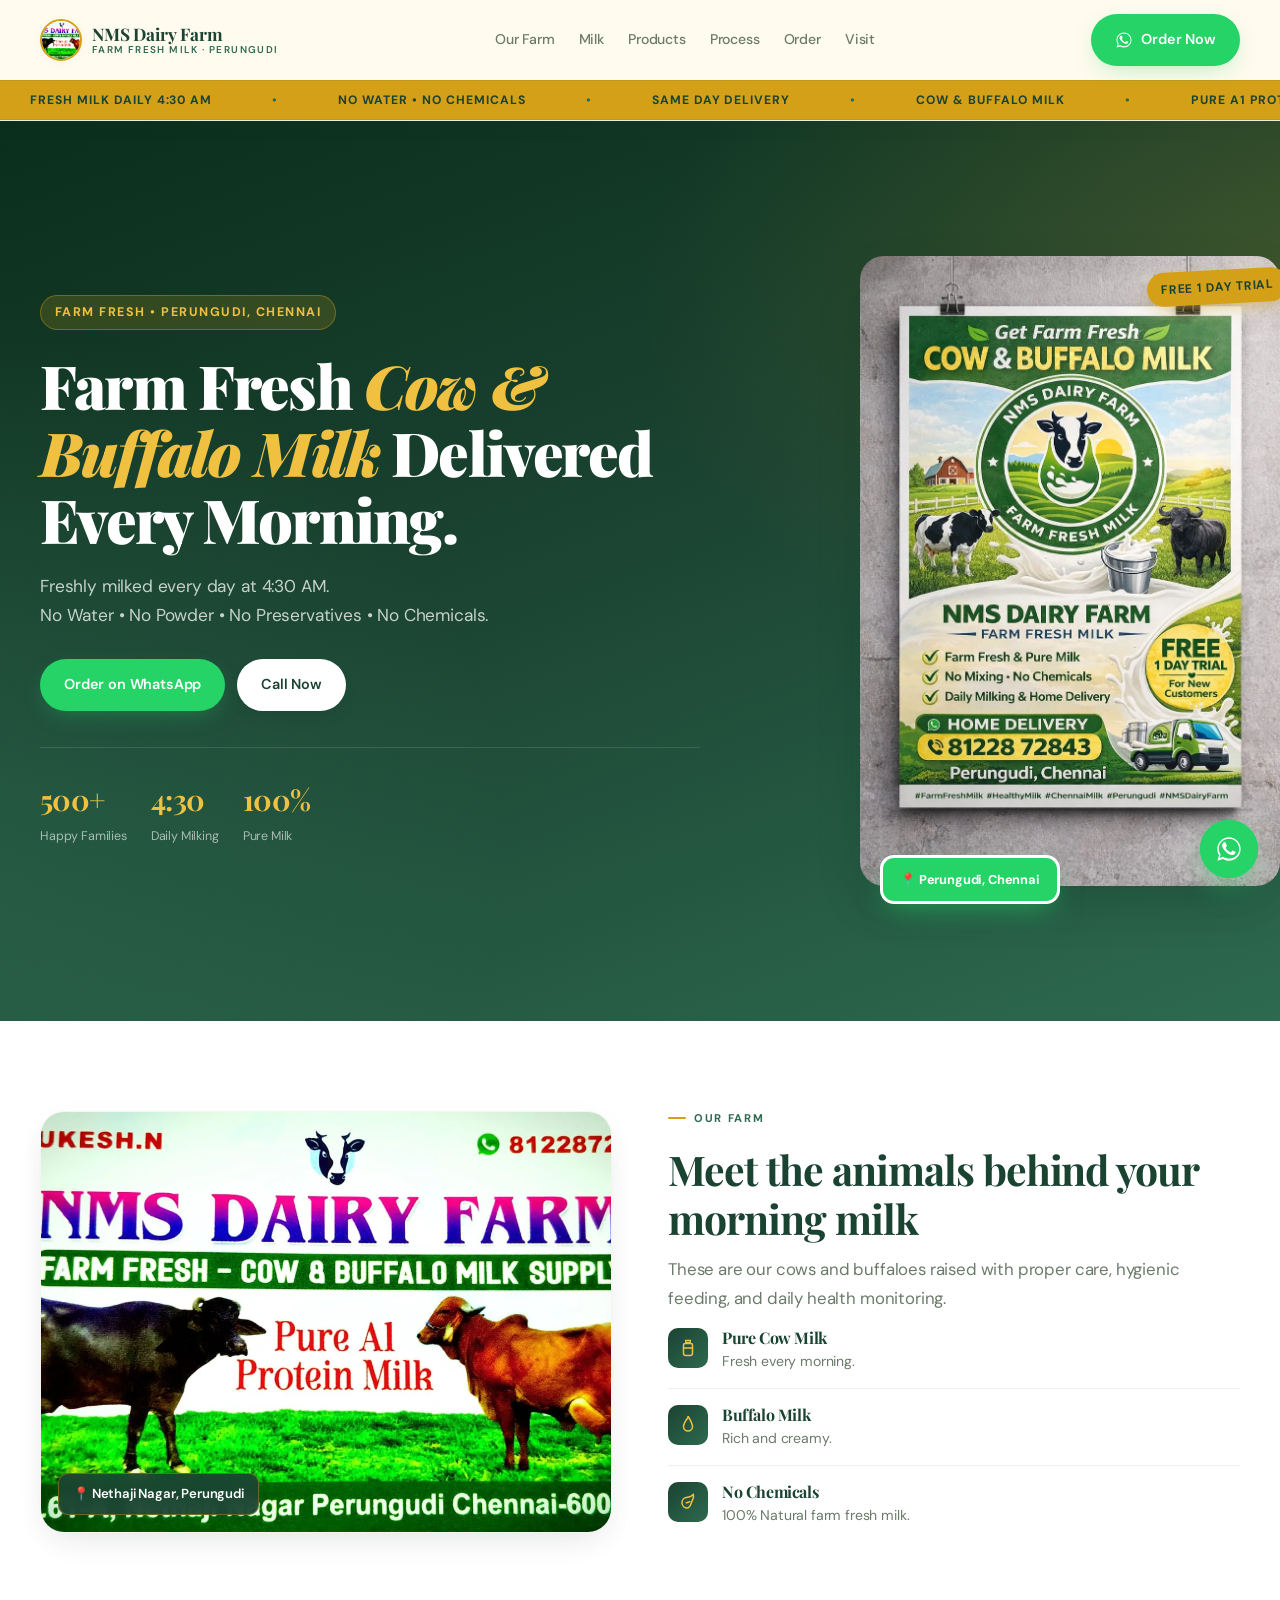
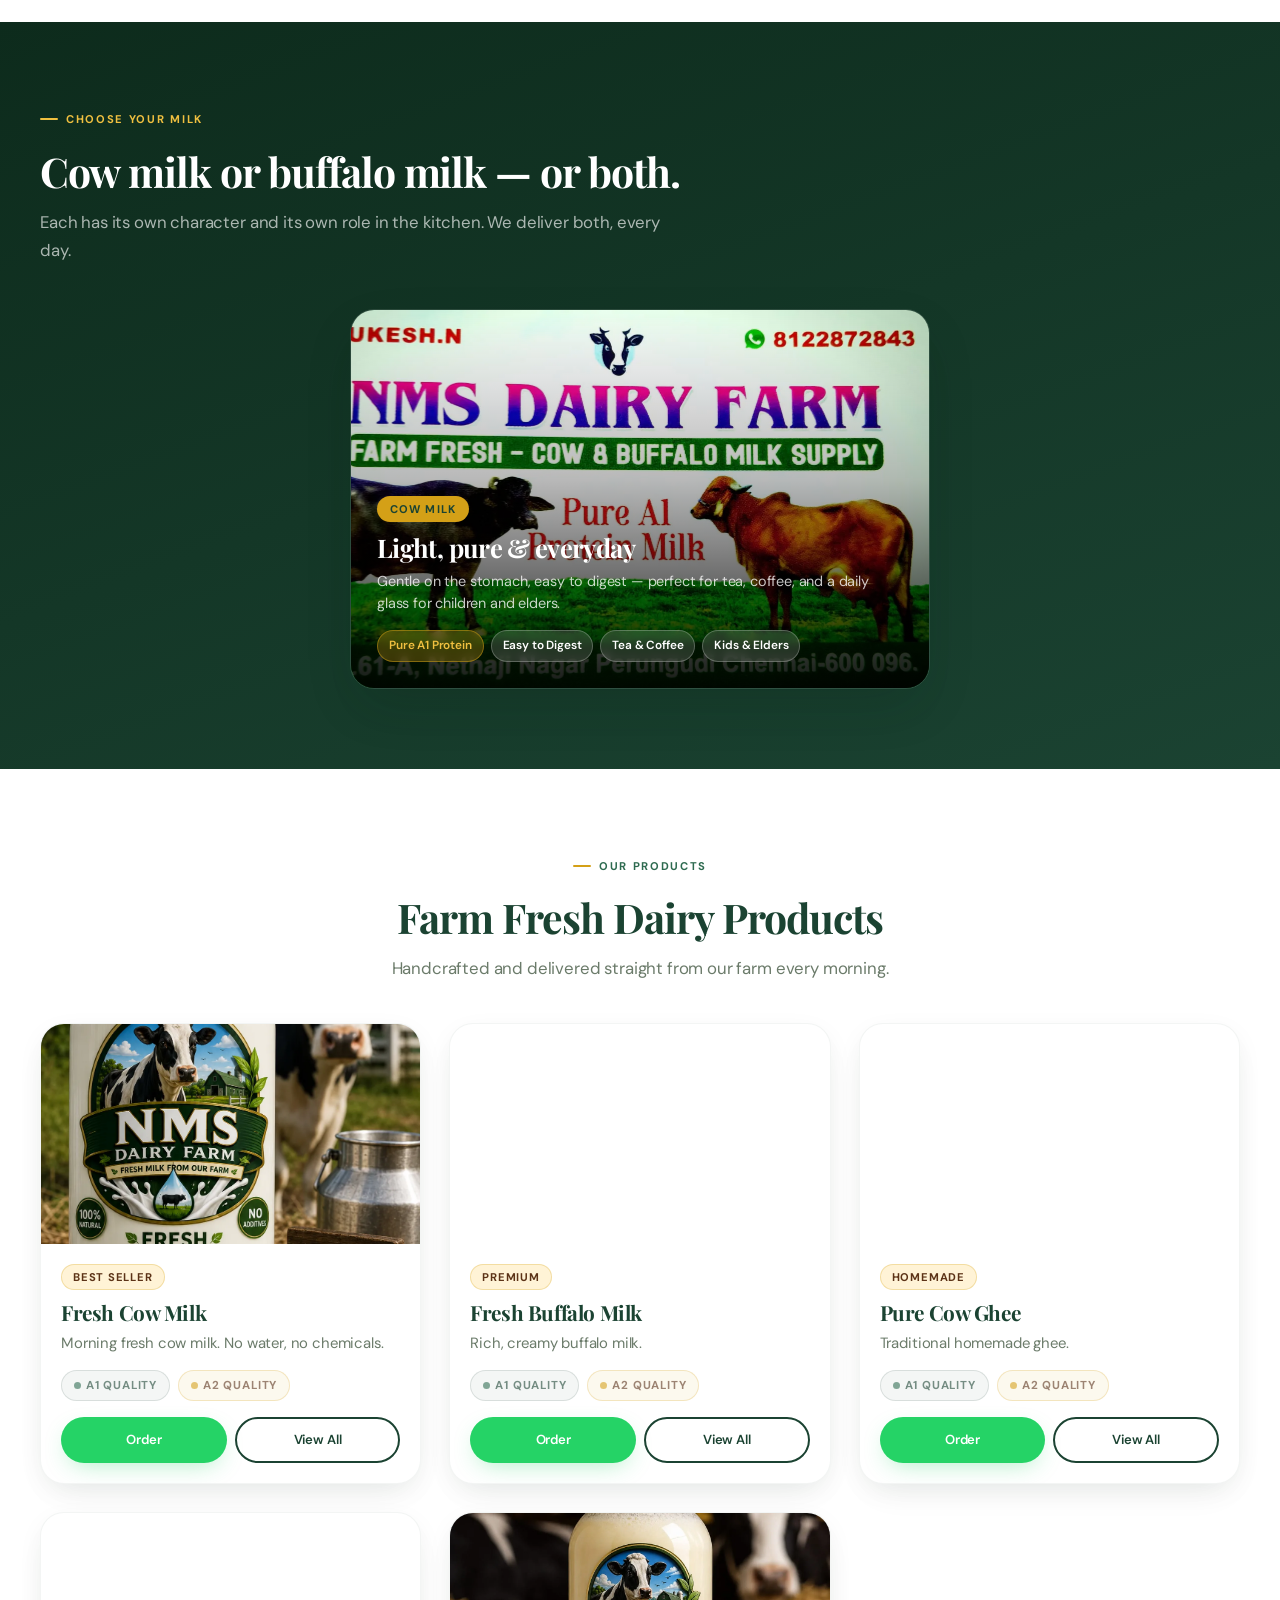
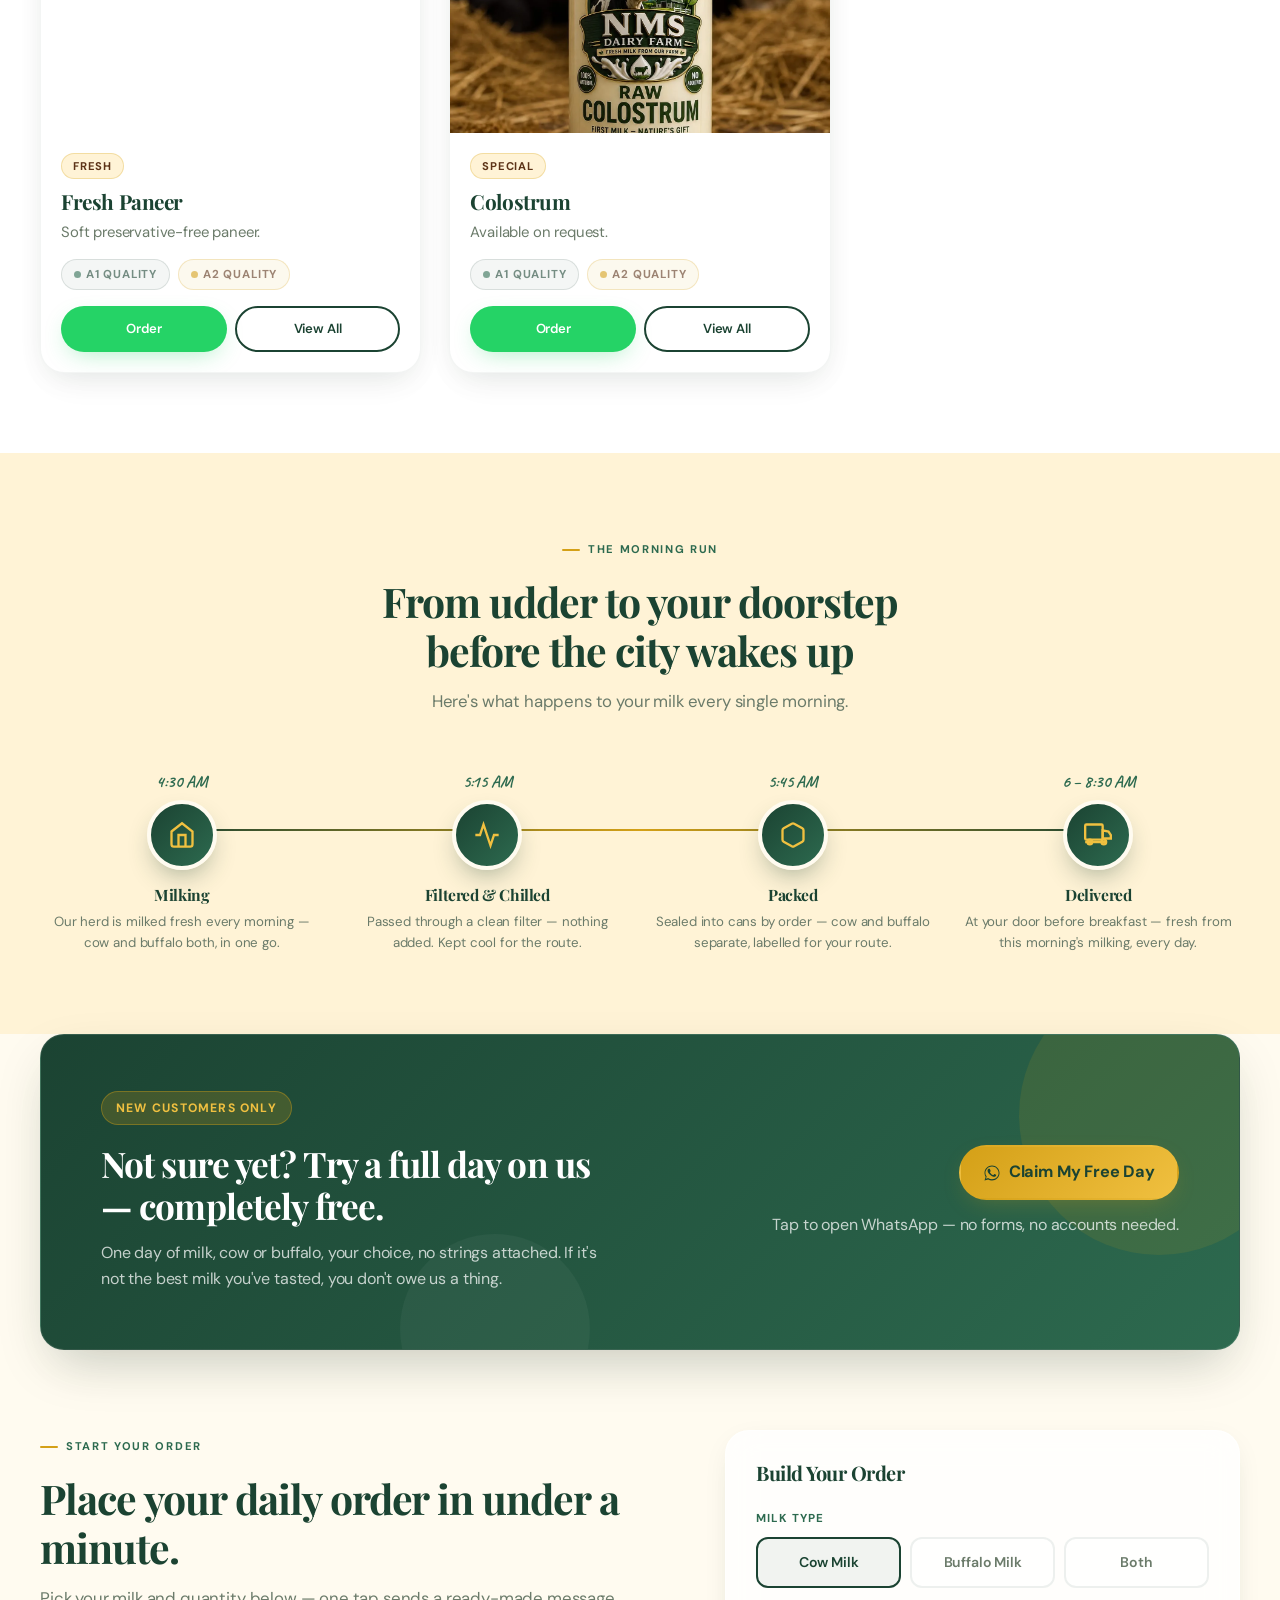
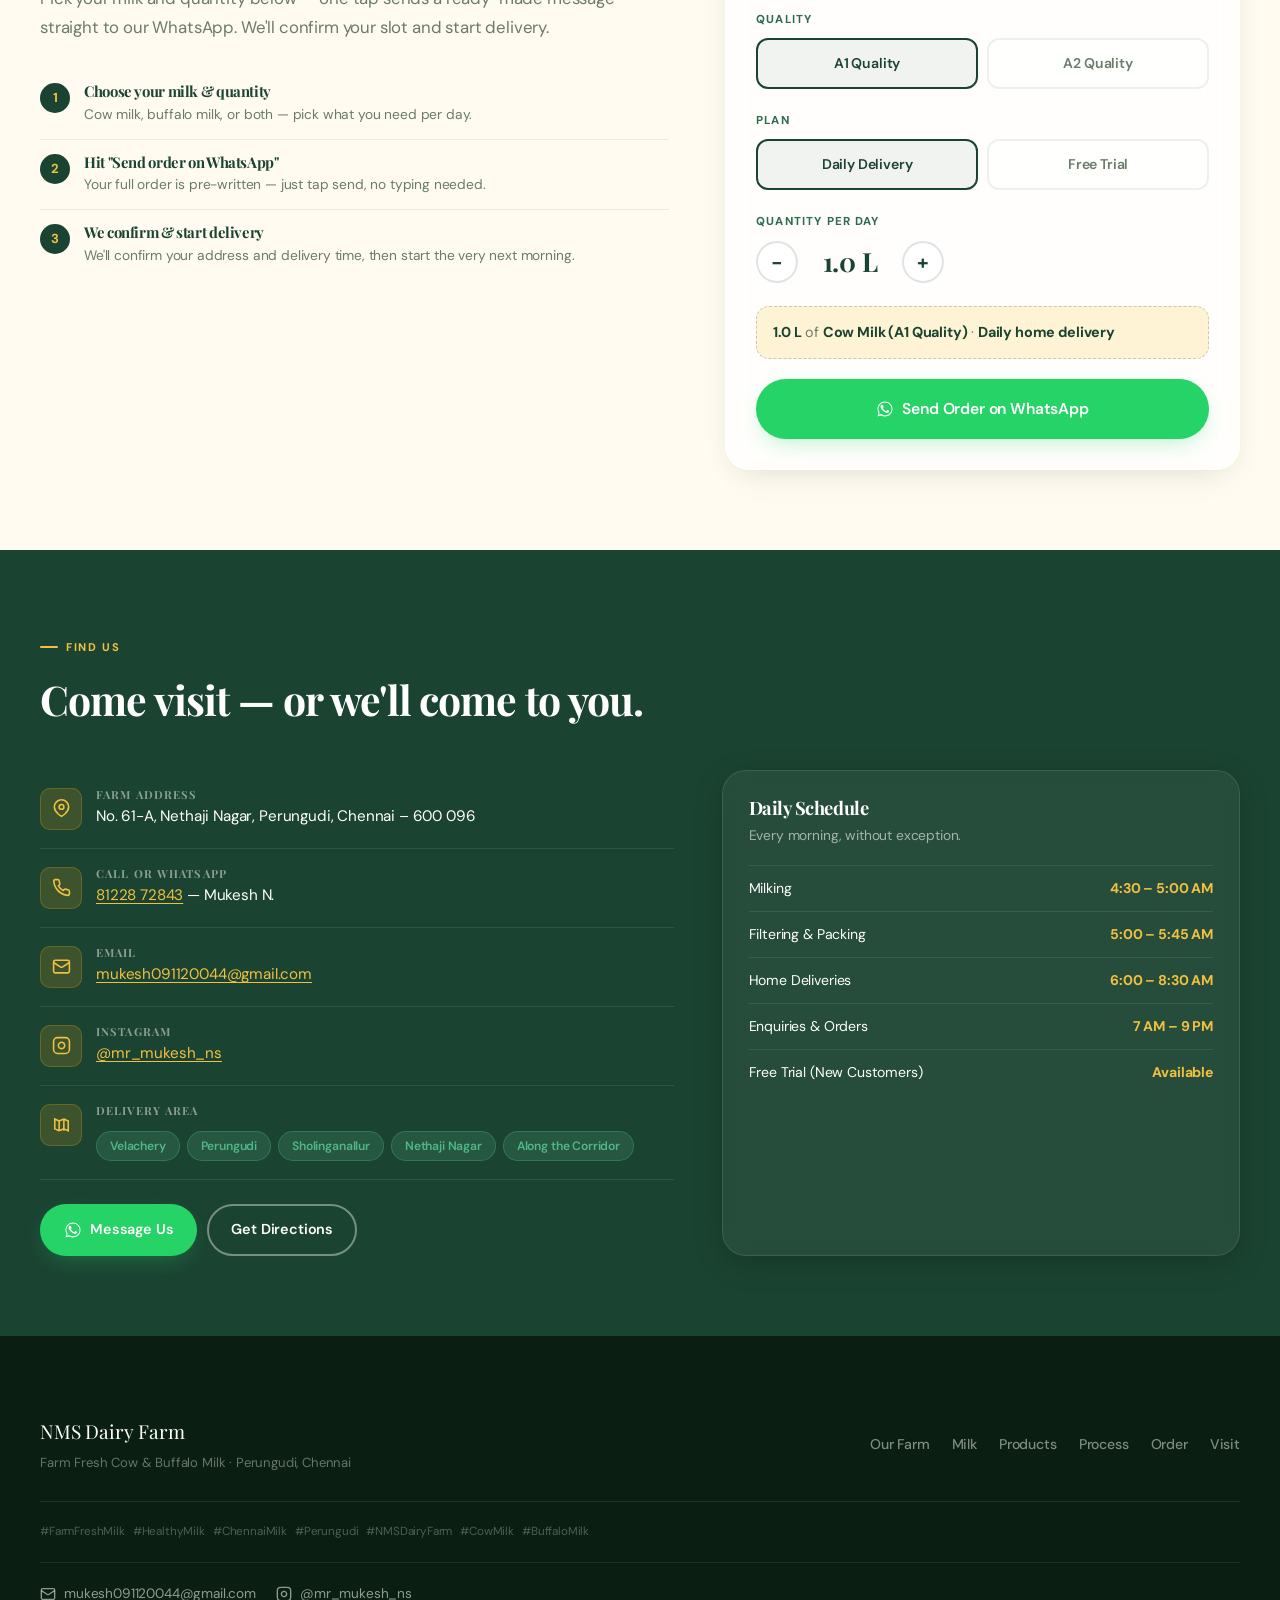
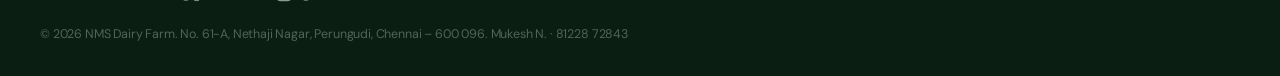
==== index.html @ 17b7739c "Add files via upload" ====
<!DOCTYPE html>
<html lang="en">

<head>
  <meta name="google-site-verification" content="FIwdEo8dIdttKMompDkvit5PTXpS1z3GjPGA3_YH7To" />
  <meta charset="UTF-8">
  <meta name="viewport" content="width=device-width, initial-scale=1.0">
  <title>NMS Dairy Farm | Farm Fresh Cow &amp; Buffalo Milk</title>
  <meta name="description"
    content="Pure cow and buffalo milk, milked at 4:30 AM and delivered to your door in Perungudi, Velachery, Sholinganallur. No mixing, no chemicals.">
  <meta name="keywords"
    content="NMS Dairy Farm, fresh milk Chennai, cow milk Perungudi, buffalo milk Velachery, organic ghee, homemade paneer, daily milk delivery Chennai, A1 milk Chennai, A2 milk Chennai">
  <meta name="robots" content="index, follow">
  <meta name="theme-color" content="#1B4332">
  <link rel="canonical" href="https://nmsdairyfarm.com/">

  <!-- Open Graph / Facebook -->
  <meta property="og:type" content="website">
  <meta property="og:url" content="https://nmsdairyfarm.com/">
  <meta property="og:title" content="NMS Dairy Farm | Farm Fresh Cow &amp; Buffalo Milk">
  <meta property="og:description"
    content="Pure cow and buffalo milk, milked at 4:30 AM and delivered to your door in Perungudi, Velachery, Sholinganallur. No mixing, no chemicals.">
  <meta property="og:image" content="https://nmsdairyfarm.com/img/one.webp">
  <meta property="og:site_name" content="NMS Dairy Farm">

  <!-- Twitter -->
  <meta name="twitter:card" content="summary_large_image">
  <meta name="twitter:url" content="https://nmsdairyfarm.com/">
  <meta name="twitter:title" content="NMS Dairy Farm | Farm Fresh Cow &amp; Buffalo Milk">
  <meta name="twitter:description"
    content="Pure cow and buffalo milk, milked at 4:30 AM and delivered to your door in Perungudi, Velachery, Sholinganallur. No mixing, no chemicals.">
  <meta name="twitter:image" content="https://nmsdairyfarm.com/img/one.webp">

  <!-- Favicon -->
  <link rel="icon" type="image/webp" href="img/logo.webp">
  <link rel="apple-touch-icon" href="img/logo.webp">

  <!-- Preload critical LCP assets -->
  <link rel="preload" as="image" href="img/one.webp" type="image/webp">
  <link rel="preload" as="image" href="img/two.webp" type="image/webp">

  <link rel="preconnect" href="https://fonts.googleapis.com">
  <link rel="preconnect" href="https://fonts.gstatic.com" crossorigin>
  <link
    href="https://fonts.googleapis.com/css2?family=Playfair+Display:ital,wght@0,700;0,900;1,700&family=DM+Sans:wght@400;500;600;700&family=Caveat:wght@700&display=swap"
    rel="stylesheet">
  <link rel="stylesheet" href="style.css">
</head>

<body>

  <!-- ── HEADER ── -->
  <header>
    <div class="nav">
      <a href="#home" class="brand">
        <div class="brand-logo">
          <img src="img/two.webp" alt="NMS Dairy Farm logo" width="42" height="42" decoding="async">
        </div>
        <div class="brand-name">NMS Dairy Farm<span>Farm Fresh Milk · Perungudi</span></div>
      </a>
      <nav class="nav-links" aria-label="Main navigation">
        <a href="#showcase">Our Farm</a>
        <a href="#animals">Milk</a>
        <a href="products.html">Products</a>
        <a href="#process">Process</a>
        <a href="#order">Order</a>
        <a href="#visit">Visit</a>
      </nav>
      <a class="btn btn-wa nav-wa" id="navWa" href="#" target="_blank" rel="noopener" aria-label="Order on WhatsApp">
        <svg viewBox="0 0 24 24" fill="currentColor" aria-hidden="true">
          <path
            d="M17.5 14.4c-.3-.1-1.7-.8-2-1-.3-.1-.5-.1-.7.1-.2.3-.8 1-.9 1.1-.2.2-.3.2-.6.1-.3-.1-1.2-.5-2.4-1.5-.9-.8-1.5-1.8-1.6-2.1-.2-.3 0-.5.1-.6.1-.1.3-.3.4-.5.1-.1.2-.3.3-.4.1-.2 0-.4 0-.5 0-.1-.7-1.7-.9-2.3-.3-.6-.5-.5-.7-.5h-.6c-.2 0-.5.1-.8.4-.3.3-1 1-1 2.4s1 2.8 1.2 3c.1.2 2 3 4.8 4.3.7.3 1.2.5 1.6.6.7.2 1.3.2 1.8.1.5-.1 1.7-.7 1.9-1.4.2-.7.2-1.3.2-1.4-.1-.2-.3-.2-.6-.4Z" />
          <path
            d="M12 2C6.5 2 2 6.5 2 12c0 1.9.5 3.7 1.5 5.3L2 22l4.8-1.5C8.3 21.5 10.1 22 12 22c5.5 0 10-4.5 10-10S17.5 2 12 2Zm0 18.2c-1.7 0-3.3-.5-4.7-1.3l-.3-.2-3.1 1 1-3-.2-.3C3.7 15 3.2 13.5 3.2 12 3.2 7.1 7.1 3.2 12 3.2S20.8 7.1 20.8 12 16.9 20.2 12 20.2Z" />
        </svg>
        Order Now
      </a>
      <button class="hamburger" id="menuOpen" aria-label="Open menu" aria-expanded="false" aria-controls="mobileNav">
        <svg viewBox="0 0 24 24" fill="none" stroke="currentColor" stroke-width="2" aria-hidden="true">
          <path d="M3 6h18M3 12h18M3 18h18" stroke-linecap="round" />
        </svg>
      </button>
    </div>
    <!-- ticker -->
    <div class="ticker-wrap" aria-hidden="true">
      <div class="ticker-track">
        <div class="ticker-item">Fresh Milk Daily 4:30 AM</div>
        <div class="ticker-item">No Water • No Chemicals</div>
        <div class="ticker-item">Same Day Delivery</div>
        <div class="ticker-item">Cow &amp; Buffalo Milk</div>
        <div class="ticker-item">Pure A1 Protein Milk</div>
        <div class="ticker-item">Serving Perungudi, Velachery, Thoraipakkam &amp; Sholinganallur</div>
        <!-- duplicate for seamless loop -->
        <div class="ticker-item">Fresh Milk Daily 4:30 AM</div>
        <div class="ticker-item">No Water • No Chemicals</div>
        <div class="ticker-item">Same Day Delivery</div>
        <div class="ticker-item">Cow &amp; Buffalo Milk</div>
        <div class="ticker-item">Pure A1 Protein Milk</div>
        <div class="ticker-item">Serving Perungudi, Velachery, Thoraipakkam &amp; Sholinganallur</div>
      </div>
    </div>
  </header>

  <!-- MOBILE NAV -->
  <div class="mobile-nav" id="mobileNav" role="dialog" aria-modal="true" aria-label="Mobile navigation">
    <button class="close" id="menuClose" aria-label="Close menu">
      <svg viewBox="0 0 24 24" fill="none" stroke="currentColor" stroke-width="2" aria-hidden="true">
        <path d="M6 6l12 12M18 6L6 18" stroke-linecap="round" />
      </svg>
    </button>
    <a href="#showcase">Our Farm</a>
    <a href="#animals">Milk</a>
    <a href="products.html">Products</a>
    <a href="#process">Process</a>
    <a href="#order">Order</a>
    <a href="#visit">Visit</a>
  </div>

  <main>
    <!-- ── HERO ── -->
    <section class="hero" id="home">
      <div class="hero-bg"></div>
      <div class="hero-particles" id="particles" aria-hidden="true"></div>
      <div class="hero-grid">
        <!-- LEFT -->
        <div class="hero-content">
          <div class="hero-eyebrow">Farm Fresh • Perungudi, Chennai</div>
          <h1>Farm Fresh <em>Cow &amp; Buffalo Milk</em> Delivered Every Morning.</h1>
          <p class="hero-sub">Freshly milked every day at 4:30 AM.<br>No Water • No Powder • No Preservatives • No
            Chemicals.</p>
          <div class="hero-cta">
            <a class="btn btn-wa" id="heroWa" href="#" target="_blank" rel="noopener">Order on WhatsApp</a>
            <a class="btn btn-white" href="tel:+918122872843">Call Now</a>
          </div>
          <div class="hero-stats">
            <div class="hero-stat">
              <div class="num">500+</div>
              <div class="lbl">Happy Families</div>
            </div>
            <div class="hero-stat">
              <div class="num">4:30</div>
              <div class="lbl">Daily Milking</div>
            </div>
            <div class="hero-stat">
              <div class="num">100%</div>
              <div class="lbl">Pure Milk</div>
            </div>
          </div>
        </div>
        <!-- RIGHT -->
        <div class="poster-wrap">
          <div class="poster-frame">
            <img src="img/one.webp" alt="NMS Dairy Farm fresh milk" width="420" height="560" fetchpriority="high">
            <div class="poster-tag">FREE 1 DAY TRIAL</div>
            <div class="poster-badge">📍 Perungudi, Chennai</div>
          </div>
        </div>
      </div>
    </section>

    <!-- ── SHOWCASE ── -->
    <section class="showcase section" id="showcase">
      <div class="section-inner">
        <div class="showcase-grid">
          <div class="showcase-img-wrap reveal">
            <div class="showcase-img">
              <img src="img/two.webp" alt="NMS Dairy Farm cows at Perungudi" loading="lazy" width="600" height="420" decoding="async">
              <div class="img-label">📍 Nethaji Nagar, Perungudi</div>
            </div>
          </div>
          <div class="reveal">
            <span class="label">Our Farm</span>
            <div class="section-head">
              <h2>Meet the animals behind your morning milk</h2>
              <p>These are our cows and buffaloes raised with proper care, hygienic feeding, and daily health
                monitoring.
              </p>
            </div>
            <div>
              <div class="showcase-point">
                <div class="point-icon">
                  <svg viewBox="0 0 24 24" fill="none" stroke="currentColor" stroke-width="2" width="20" height="20"
                    aria-hidden="true">
                    <path d="M9 2h6v3H9zM6 8a2 2 0 0 1 2-2h8a2 2 0 0 1 2 2v11a3 3 0 0 1-3 3H9a3 3 0 0 1-3-3V8z" />
                    <path d="M6 12h12" />
                  </svg>
                </div>
                <div class="point-text">
                  <h3>Pure Cow Milk</h3>
                  <p>Fresh every morning.</p>
                </div>
              </div>
              <div class="showcase-point">
                <div class="point-icon">
                  <svg viewBox="0 0 24 24" fill="none" stroke="currentColor" stroke-width="2" width="20" height="20"
                    aria-hidden="true">
                    <path d="M12 2C12 2 6 10 6 14a6 6 0 0 0 12 0c0-4-6-14-6-14z" />
                  </svg>
                </div>
                <div class="point-text">
                  <h3>Buffalo Milk</h3>
                  <p>Rich and creamy.</p>
                </div>
              </div>
              <div class="showcase-point">
                <div class="point-icon">
                  <svg viewBox="0 0 24 24" fill="none" stroke="currentColor" stroke-width="2" width="20" height="20"
                    aria-hidden="true">
                    <path d="M11 20A7 7 0 0 1 9.8 6.1C15.5 5 17 4.48 19 2c1 2 0.2 5-1.5 8.5C16 13.9 14.9 20 11 20z" />
                    <path d="M9 13.5c2-1 4.5-1 6-2.5" />
                  </svg>
                </div>
                <div class="point-text">
                  <h3>No Chemicals</h3>
                  <p>100% Natural farm fresh milk.</p>
                </div>
              </div>
            </div>
          </div>
        </div>
      </div>
    </section>

    <!-- ── ANIMALS ── -->
    <section class="animals" id="animals">
      <div class="animals-inner">
        <div class="section-head reveal">
          <span class="label">Choose Your Milk</span>
          <h2>Cow milk or buffalo milk — or both.</h2>
          <p>Each has its own character and its own role in the kitchen. We deliver both, every day.</p>
        </div>
        <div class="animal-cards">
          <div class="animal-card reveal">
            <img src="img/two.webp" alt="Cow at NMS Dairy Farm Perungudi" loading="lazy" width="580" height="380"
              style="object-position:right center;" decoding="async">
            <div class="animal-card-overlay"></div>
            <div class="animal-card-content">
              <span class="animal-card-tag">Cow Milk</span>
              <h3>Light, pure &amp; everyday</h3>
              <p>Gentle on the stomach, easy to digest — perfect for tea, coffee, and a daily glass for children and
                elders.</p>
              <div class="benefits">
                <span class="benefit gold">Pure A1 Protein</span>
                <span class="benefit">Easy to Digest</span>
                <span class="benefit">Tea &amp; Coffee</span>
                <span class="benefit">Kids &amp; Elders</span>
              </div>
            </div>
          </div>
        </div>
      </div>
    </section>

    <!-- ── PRODUCTS SECTION ── -->
    <section class="section" id="products-homepage" style="background:#fff;">
      <div class="section-inner">
        <div class="section-head reveal text-center" style="max-width:580px;margin:0 auto 40px;">
          <span class="label" style="justify-content:center;">Our Products</span>
          <h2>Farm Fresh Dairy Products</h2>
          <p style="margin:12px auto 0;">Handcrafted and delivered straight from our farm every morning.</p>
        </div>
        <div class="grid">
          <!-- Cow Milk -->
          <div class="card reveal">
            <img src="img/cow milk.webp" alt="Fresh Cow Milk" loading="lazy" width="400" height="220" decoding="async">
            <div class="content">
              <span class="tag">Best Seller</span>
              <h3>Fresh Cow Milk</h3>
              <p>Morning fresh cow milk. No water, no chemicals.</p>
              <div class="quality-badges">
                <span class="quality-badge a1">A1 Quality</span>
                <span class="quality-badge a2">A2 Quality</span>
              </div>
              <div class="card-actions">
                <a class="btn btn-wa"
                  href="https://wa.me/918122872843?text=Hi%20NMS%20Dairy%20Farm!%20I'd%20like%20to%20order%20Fresh%20Cow%20Milk%20%5BPlease%20specify%20A1%20or%20A2%20Quality%5D."
                  target="_blank" rel="noopener">Order</a>
                <a class="btn btn-outline" href="products.html">View All</a>
              </div>
            </div>
          </div>
          <!-- Buffalo Milk -->
          <div class="card reveal">
            <img src="img/bmilk.webp" alt="Fresh Buffalo Milk" loading="lazy" width="400" height="220" decoding="async">
            <div class="content">
              <span class="tag">Premium</span>
              <h3>Fresh Buffalo Milk</h3>
              <p>Rich, creamy buffalo milk.</p>
              <div class="quality-badges">
                <span class="quality-badge a1">A1 Quality</span>
                <span class="quality-badge a2">A2 Quality</span>
              </div>
              <div class="card-actions">
                <a class="btn btn-wa"
                  href="https://wa.me/918122872843?text=Hi%20NMS%20Dairy%20Farm!%20I'd%20like%20to%20order%20Fresh%20Buffalo%20Milk%20%5BPlease%20specify%20A1%20or%20A2%20Quality%5D."
                  target="_blank" rel="noopener">Order</a>
                <a class="btn btn-outline" href="products.html">View All</a>
              </div>
            </div>
          </div>
          <!-- Ghee -->
          <div class="card reveal">
            <img src="img/ghee.webp" alt="Pure Cow Ghee" loading="lazy" width="400" height="220" decoding="async">
            <div class="content">
              <span class="tag">Homemade</span>
              <h3>Pure Cow Ghee</h3>
              <p>Traditional homemade ghee.</p>
              <div class="quality-badges">
                <span class="quality-badge a1">A1 Quality</span>
                <span class="quality-badge a2">A2 Quality</span>
              </div>
              <div class="card-actions">
                <a class="btn btn-wa"
                  href="https://wa.me/918122872843?text=Hi%20NMS%20Dairy%20Farm!%20I'd%20like%20to%20order%20Pure%20Cow%20Ghee."
                  target="_blank" rel="noopener">Order</a>
                <a class="btn btn-outline" href="products.html">View All</a>
              </div>
            </div>
          </div>
          <!-- Paneer -->
          <div class="card reveal">
            <img src="img/panneer.webp" alt="Fresh Paneer" loading="lazy" width="400" height="220" decoding="async">
            <div class="content">
              <span class="tag">Fresh</span>
              <h3>Fresh Paneer</h3>
              <p>Soft preservative-free paneer.</p>
              <div class="quality-badges">
                <span class="quality-badge a1">A1 Quality</span>
                <span class="quality-badge a2">A2 Quality</span>
              </div>
              <div class="card-actions">
                <a class="btn btn-wa"
                  href="https://wa.me/918122872843?text=Hi%20NMS%20Dairy%20Farm!%20I'd%20like%20to%20order%20Fresh%20Paneer."
                  target="_blank" rel="noopener">Order</a>
                <a class="btn btn-outline" href="products.html">View All</a>
              </div>
            </div>
          </div>
          <!-- Colostrum -->
          <div class="card reveal">
            <img src="img/colostrum.webp" alt="Colostrum" loading="lazy" width="400" height="220" decoding="async">
            <div class="content">
              <span class="tag">Special</span>
              <h3>Colostrum</h3>
              <p>Available on request.</p>
              <div class="quality-badges">
                <span class="quality-badge a1">A1 Quality</span>
                <span class="quality-badge a2">A2 Quality</span>
              </div>
              <div class="card-actions">
                <a class="btn btn-wa"
                  href="https://wa.me/918122872843?text=Hi%20NMS%20Dairy%20Farm!%20I'd%20like%20to%20order%20Colostrum."
                  target="_blank" rel="noopener">Order</a>
                <a class="btn btn-outline" href="products.html">View All</a>
              </div>
            </div>
          </div>
        </div>
      </div>
    </section>

    <!-- ── PROCESS ── -->
    <section class="section process" id="process">
      <div class="section-inner">
        <div class="section-head reveal text-center" style="max-width:580px;margin:0 auto;">
          <span class="label" style="justify-content:center;">The Morning Run</span>
          <h2 style="text-align:center;">From udder to your doorstep before the city wakes up</h2>
          <p style="text-align:center;margin:12px auto 0;">Here's what happens to your milk every single morning.</p>
        </div>
        <div class="process-steps">
          <div class="process-step reveal">
            <div class="step-time">4:30 AM</div>
            <div class="step-circle"><svg viewBox="0 0 24 24" fill="none" stroke="currentColor" stroke-width="2"
                aria-hidden="true">
                <path d="M3 9l9-7 9 7v11a2 2 0 0 1-2 2H5a2 2 0 0 1-2-2z" />
                <polyline points="9 22 9 12 15 12 15 22" />
              </svg></div>
            <h3>Milking</h3>
            <p>Our herd is milked fresh every morning — cow and buffalo both, in one go.</p>
          </div>
          <div class="process-step reveal">
            <div class="step-time">5:15 AM</div>
            <div class="step-circle"><svg viewBox="0 0 24 24" fill="none" stroke="currentColor" stroke-width="2"
                aria-hidden="true">
                <path d="M22 12h-4l-3 9L9 3l-3 9H2" />
              </svg></div>
            <h3>Filtered &amp; Chilled</h3>
            <p>Passed through a clean filter — nothing added. Kept cool for the route.</p>
          </div>
          <div class="process-step reveal">
            <div class="step-time">5:45 AM</div>
            <div class="step-circle"><svg viewBox="0 0 24 24" fill="none" stroke="currentColor" stroke-width="2"
                aria-hidden="true">
                <path
                  d="M21 16V8a2 2 0 0 0-1-1.73l-7-4a2 2 0 0 0-2 0l-7 4A2 2 0 0 0 3 8v8a2 2 0 0 0 1 1.73l7 4a2 2 0 0 0 2 0l7-4A2 2 0 0 0 21 16z" />
              </svg></div>
            <h3>Packed</h3>
            <p>Sealed into cans by order — cow and buffalo separate, labelled for your route.</p>
          </div>
          <div class="process-step reveal">
            <div class="step-time">6 – 8:30 AM</div>
            <div class="step-circle"><svg viewBox="0 0 24 24" fill="none" stroke="currentColor" stroke-width="2"
                aria-hidden="true">
                <rect x="1" y="3" width="15" height="13" rx="1" />
                <path d="m16 8 5 1 2 3v3h-7V8ZM1 18h18" />
                <circle cx="5" cy="18" r="2" />
                <circle cx="17" cy="18" r="2" />
              </svg></div>
            <h3>Delivered</h3>
            <p>At your door before breakfast — fresh from this morning's milking, every day.</p>
          </div>
        </div>
      </div>
    </section>

    <!-- ── TRIAL BANNER ── -->
    <div class="trial-wrap">
      <div class="trial reveal">
        <div>
          <div class="trial-badge">New Customers Only</div>
          <h2>Not sure yet? Try a full day on us — completely free.</h2>
          <p>One day of milk, cow or buffalo, your choice, no strings attached. If it's not the best milk you've tasted,
            you don't owe us a thing.</p>
        </div>
        <div class="trial-cta">
          <a class="btn btn-gold" id="trialWa" href="#" target="_blank" rel="noopener" style="font-size:1.02rem;">
            <svg viewBox="0 0 24 24" fill="currentColor" aria-hidden="true">
              <path
                d="M17.5 14.4c-.3-.1-1.7-.8-2-1-.3-.1-.5-.1-.7.1-.2.3-.8 1-.9 1.1-.2.2-.3.2-.6.1-.3-.1-1.2-.5-2.4-1.5-.9-.8-1.5-1.8-1.6-2.1-.2-.3 0-.5.1-.6.1-.1.3-.3.4-.5.1-.1.2-.3.3-.4.1-.2 0-.4 0-.5 0-.1-.7-1.7-.9-2.3-.3-.6-.5-.5-.7-.5h-.6c-.2 0-.5.1-.8.4-.3.3-1 1-1 2.4s1 2.8 1.2 3c.1.2 2 3 4.8 4.3.7.3 1.2.5 1.6.6.7.2 1.3.2 1.8.1.5-.1 1.7-.7 1.9-1.4.2-.7.2-1.3.2-1.4-.1-.2-.3-.2-.6-.4Z" />
              <path
                d="M12 2C6.5 2 2 6.5 2 12c0 1.9.5 3.7 1.5 5.3L2 22l4.8-1.5C8.3 21.5 10.1 22 12 22c5.5 0 10-4.5 10-10S17.5 2 12 2Zm0 18.2c-1.7 0-3.3-.5-4.7-1.3l-.3-.2-3.1 1 1-3-.2-.3C3.7 15 3.2 13.5 3.2 12 3.2 7.1 7.1 3.2 12 3.2S20.8 7.1 20.8 12 16.9 20.2 12 20.2Z" />
            </svg>
            Claim My Free Day
          </a>
          <p class="trial-note">Tap to open WhatsApp — no forms, no accounts needed.</p>
        </div>
      </div>
    </div>

    <!-- ── ORDER ── -->
    <section class="section order" id="order" style="padding-top:0;">
      <div class="section-inner">
        <div class="order-grid">
          <div class="reveal">
            <span class="label">Start Your Order</span>
            <div class="section-head">
              <h2>Place your daily order in under a minute.</h2>
              <p>Pick your milk and quantity below — one tap sends a ready-made message straight to our WhatsApp. We'll
                confirm your slot and start delivery.</p>
            </div>
            <div class="order-steps-list">
              <div class="order-step-item">
                <span class="step-num">1</span>
                <div>
                  <h3>Choose your milk &amp; quantity</h3>
                  <p>Cow milk, buffalo milk, or both — pick what you need per day.</p>
                </div>
              </div>
              <div class="order-step-item">
                <span class="step-num">2</span>
                <div>
                  <h3>Hit "Send order on WhatsApp"</h3>
                  <p>Your full order is pre-written — just tap send, no typing needed.</p>
                </div>
              </div>
              <div class="order-step-item">
                <span class="step-num">3</span>
                <div>
                  <h3>We confirm &amp; start delivery</h3>
                  <p>We'll confirm your address and delivery time, then start the very next morning.</p>
                </div>
              </div>
            </div>
          </div>
          <div class="order-builder reveal">
            <h3 class="builder-title">Build Your Order</h3>
            <span class="field-label">Milk type</span>
            <div class="choice-wrap" id="milkChoice">
              <label class="choice active"><input type="radio" name="mt" value="Cow Milk" checked class="sr-only"> Cow
                Milk</label>
              <label class="choice"><input type="radio" name="mt" value="Buffalo Milk" class="sr-only"> Buffalo Milk</label>
              <label class="choice"><input type="radio" name="mt" value="Both Cow &amp; Buffalo Milk" class="sr-only">
                Both</label>
            </div>
            <span class="field-label">Quality</span>
            <div class="choice-wrap" id="qualityChoice">
              <label class="choice active"><input type="radio" name="quality" value="A1 Quality" checked class="sr-only"> A1 Quality</label>
              <label class="choice"><input type="radio" name="quality" value="A2 Quality" class="sr-only"> A2 Quality</label>
            </div>
            <span class="field-label">Plan</span>
            <div class="choice-wrap" id="planChoice">
              <label class="choice active"><input type="radio" name="plan" value="Daily home delivery" checked class="sr-only">
                Daily Delivery</label>
              <label class="choice"><input type="radio" name="plan" value="Free 1-day trial" class="sr-only"> Free Trial</label>
            </div>
            <span class="field-label">Quantity per day</span>
            <div class="qty-wrap">
              <button class="qty-btn" id="qtyMinus" aria-label="Decrease quantity">−</button>
              <span class="qty-display" id="qtyVal">1.0 L</span>
              <button class="qty-btn" id="qtyPlus" aria-label="Increase quantity">+</button>
            </div>
            <div class="order-preview" id="orderPreview">
              <strong>1.0 L</strong> of <strong>Cow Milk</strong> · <strong>Daily home delivery</strong>
            </div>
            <a class="btn btn-wa" id="orderWa" href="#" target="_blank" rel="noopener">
              <svg viewBox="0 0 24 24" fill="currentColor" aria-hidden="true">
                <path
                  d="M17.5 14.4c-.3-.1-1.7-.8-2-1-.3-.1-.5-.1-.7.1-.2.3-.8 1-.9 1.1-.2.2-.3.2-.6.1-.3-.1-1.2-.5-2.4-1.5-.9-.8-1.5-1.8-1.6-2.1-.2-.3 0-.5.1-.6.1-.1.3-.3.4-.5.1-.1.2-.3.3-.4.1-.2 0-.4 0-.5 0-.1-.7-1.7-.9-2.3-.3-.6-.5-.5-.7-.5h-.6c-.2 0-.5.1-.8.4-.3.3-1 1-1 2.4s1 2.8 1.2 3c.1.2 2 3 4.8 4.3.7.3 1.2.5 1.6.6.7.2 1.3.2 1.8.1.5-.1 1.7-.7 1.9-1.4.2-.7.2-1.3.2-1.4-.1-.2-.3-.2-.6-.4Z" />
                <path
                  d="M12 2C6.5 2 2 6.5 2 12c0 1.9.5 3.7 1.5 5.3L2 22l4.8-1.5C8.3 21.5 10.1 22 12 22c5.5 0 10-4.5 10-10S17.5 2 12 2Zm0 18.2c-1.7 0-3.3-.5-4.7-1.3l-.3-.2-3.1 1 1-3-.2-.3C3.7 15 3.2 13.5 3.2 12 3.2 7.1 7.1 3.2 12 3.2S20.8 7.1 20.8 12 16.9 20.2 12 20.2Z" />
              </svg>
              Send Order on WhatsApp
            </a>
          </div>
        </div>
      </div>
    </section>

    <!-- ── VISIT ── -->
    <section class="section visit" id="visit">
      <div class="section-inner">
        <div class="reveal">
          <span class="label">Find Us</span>
          <h2 style="color:#fff;font-size:clamp(1.7rem,3.2vw,2.6rem);margin-top:6px;">Come visit — or we'll come to you.
          </h2>
        </div>
        <div class="visit-grid">
          <div class="reveal">
            <div class="info-item">
              <div class="info-icon"><svg viewBox="0 0 24 24" fill="none" stroke="currentColor" stroke-width="2"
                  aria-hidden="true">
                  <path d="M21 10c0 7-9 12-9 12s-9-5-9-12a9 9 0 0 1 18 0Z" />
                  <circle cx="12" cy="10" r="3" />
                </svg></div>
              <div>
                <h3>Farm Address</h3>
                <p>No. 61-A, Nethaji Nagar, Perungudi, Chennai – 600 096</p>
              </div>
            </div>
            <div class="info-item">
              <div class="info-icon"><svg viewBox="0 0 24 24" fill="none" stroke="currentColor" stroke-width="2"
                  aria-hidden="true">
                  <path
                    d="M22 16.9v3a2 2 0 0 1-2.2 2 19.8 19.8 0 0 1-8.6-3 19.5 19.5 0 0 1-6-6 19.8 19.8 0 0 1-3-8.7A2 2 0 0 1 4.1 2h3a2 2 0 0 1 2 1.7c.1 1 .4 2 .7 2.9a2 2 0 0 1-.5 2.1L8.1 9.9a16 16 0 0 0 6 6l1.2-1.2a2 2 0 0 1 2.1-.5c.9.3 1.9.6 2.9.7a2 2 0 0 1 1.7 2.1Z" />
                </svg></div>
              <div>
                <h3>Call or WhatsApp</h3>
                <p><a href="tel:+918122872843">81228 72843</a> — Mukesh N.</p>
              </div>
            </div>
            <div class="info-item">
              <div class="info-icon"><svg viewBox="0 0 24 24" fill="none" stroke="currentColor" stroke-width="2"
                  aria-hidden="true">
                  <rect width="20" height="16" x="2" y="4" rx="2" />
                  <path d="m22 7-8.97 5.7a1.94 1.94 0 0 1-2.06 0L2 7" />
                </svg></div>
              <div>
                <h3>Email</h3>
                <p><a href="mailto:mukesh091120044@gmail.com">mukesh091120044@gmail.com</a></p>
              </div>
            </div>
            <div class="info-item">
              <div class="info-icon"><svg viewBox="0 0 24 24" fill="none" stroke="currentColor" stroke-width="2"
                  aria-hidden="true">
                  <rect width="20" height="20" x="2" y="2" rx="5" ry="5" />
                  <path d="M16 11.37A4 4 0 1 1 12.63 8 4 4 0 0 1 16 11.37z" />
                  <line x1="17.5" x2="17.51" y1="6.5" y2="6.5" />
                </svg></div>
              <div>
                <h3>Instagram</h3>
                <p><a href="https://instagram.com/mr_mukesh_ns" target="_blank" rel="noopener">@mr_mukesh_ns</a></p>
              </div>
            </div>
            <div class="info-item">
              <div class="info-icon"><svg viewBox="0 0 24 24" fill="none" stroke="currentColor" stroke-width="2"
                  aria-hidden="true">
                  <path d="M9 20l-5.5-2.5V5L9 7.5m0 12.5 6-2.5m-6 2.5V7.5m6 10 5.5 2.5V7.5L15 5m0 15V5m0 0L9 7.5" />
                </svg></div>
              <div>
                <h3>Delivery Area</h3>
                <div class="area-pills">
                  <span class="area-pill">Velachery</span>
                  <span class="area-pill">Perungudi</span>
                  <span class="area-pill">Sholinganallur</span>
                  <span class="area-pill">Nethaji Nagar</span>
                  <span class="area-pill">Along the Corridor</span>
                </div>
              </div>
            </div>
            <div class="visit-actions">
              <a class="btn btn-wa" id="visitWa" href="#" target="_blank" rel="noopener">
                <svg viewBox="0 0 24 24" fill="currentColor" aria-hidden="true">
                  <path
                    d="M17.5 14.4c-.3-.1-1.7-.8-2-1-.3-.1-.5-.1-.7.1-.2.3-.8 1-.9 1.1-.2.2-.3.2-.6.1-.3-.1-1.2-.5-2.4-1.5-.9-.8-1.5-1.8-1.6-2.1-.2-.3 0-.5.1-.6.1-.1.3-.3.4-.5.1-.1.2-.3.3-.4.1-.2 0-.4 0-.5 0-.1-.7-1.7-.9-2.3-.3-.6-.5-.5-.7-.5h-.6c-.2 0-.5.1-.8.4-.3.3-1 1-1 2.4s1 2.8 1.2 3c.1.2 2 3 4.8 4.3.7.3 1.2.5 1.6.6.7.2 1.3.2 1.8.1.5-.1 1.7-.7 1.9-1.4.2-.7.2-1.3.2-1.4-.1-.2-.3-.2-.6-.4Z" />
                  <path
                    d="M12 2C6.5 2 2 6.5 2 12c0 1.9.5 3.7 1.5 5.3L2 22l4.8-1.5C8.3 21.5 10.1 22 12 22c5.5 0 10-4.5 10-10S17.5 2 12 2Zm0 18.2c-1.7 0-3.3-.5-4.7-1.3l-.3-.2-3.1 1 1-3-.2-.3C3.7 15 3.2 13.5 3.2 12 3.2 7.1 7.1 3.2 12 3.2S20.8 7.1 20.8 12 16.9 20.2 12 20.2Z" />
                </svg>
                Message Us
              </a>
              <a class="btn btn-outline" style="border-color:rgba(255,255,255,0.4);color:#fff;" id="directionsBtn" href="#"
                target="_blank" rel="noopener">Get Directions</a>
            </div>
          </div>
          <div class="hours-card reveal">
            <h3>Daily Schedule</h3>
            <p>Every morning, without exception.</p>
            <div class="hour-row"><span>Milking</span><span class="time">4:30 – 5:00 AM</span></div>
            <div class="hour-row"><span>Filtering &amp; Packing</span><span class="time">5:00 – 5:45 AM</span></div>
            <div class="hour-row"><span>Home Deliveries</span><span class="time">6:00 – 8:30 AM</span></div>
            <div class="hour-row"><span>Enquiries &amp; Orders</span><span class="time">7 AM – 9 PM</span></div>
            <div class="hour-row"><span>Free Trial (New Customers)</span><span class="time"
                style="color:var(--gold2);">Available</span></div>
          </div>
        </div>
      </div>
    </section>
  </main>

  <!-- ── FOOTER ── -->
  <footer>
    <div class="footer-inner">
      <div class="footer-top">
        <div>
          <div class="footer-brand-name">NMS Dairy Farm</div>
          <p style="color:rgba(255,255,255,0.38);font-size:.82rem;margin-top:4px;">Farm Fresh Cow &amp; Buffalo Milk ·
            Perungudi, Chennai</p>
        </div>
        <nav class="footer-links" aria-label="Footer navigation">
          <a href="#showcase">Our Farm</a>
          <a href="#animals">Milk</a>
          <a href="products.html">Products</a>
          <a href="#process">Process</a>
          <a href="#order">Order</a>
          <a href="#visit">Visit</a>
        </nav>
      </div>
      <div class="footer-tags" style="margin-top:20px;">
        <span>#FarmFreshMilk</span><span>#HealthyMilk</span><span>#ChennaiMilk</span><span>#Perungudi</span><span>#NMSDairyFarm</span><span>#CowMilk</span><span>#BuffaloMilk</span>
      </div>
      <div class="footer-social"
        style="display:flex;gap:20px;align-items:center;margin-top:20px;padding-top:20px;border-top:1px solid rgba(255,255,255,.08);">
        <a href="mailto:mukesh091120044@gmail.com"
          style="display:inline-flex;align-items:center;gap:8px;color:rgba(255,255,255,.55);font-size:.85rem;transition:color .25s;"
          onmouseover="this.style.color='var(--gold2)'" onmouseout="this.style.color='rgba(255,255,255,.55)'">
          <svg width="16" height="16" viewBox="0 0 24 24" fill="none" stroke="currentColor" stroke-width="2"
            aria-hidden="true">
            <rect width="20" height="16" x="2" y="4" rx="2" />
            <path d="m22 7-8.97 5.7a1.94 1.94 0 0 1-2.06 0L2 7" />
          </svg>
          mukesh091120044@gmail.com
        </a>
        <a href="https://instagram.com/mr_mukesh_ns" target="_blank" rel="noopener"
          style="display:inline-flex;align-items:center;gap:8px;color:rgba(255,255,255,.55);font-size:.85rem;transition:color .25s;"
          onmouseover="this.style.color='var(--gold2)'" onmouseout="this.style.color='rgba(255,255,255,.55)'">
          <svg width="16" height="16" viewBox="0 0 24 24" fill="none" stroke="currentColor" stroke-width="2"
            aria-hidden="true">
            <rect width="20" height="20" x="2" y="2" rx="5" ry="5" />
            <path d="M16 11.37A4 4 0 1 1 12.63 8 4 4 0 0 1 16 11.37z" />
            <line x1="17.5" x2="17.51" y1="6.5" y2="6.5" />
          </svg>
          @mr_mukesh_ns
        </a>
      </div>
      <div class="footer-bottom">
        <p>© <span id="yr"></span> NMS Dairy Farm. No. 61-A, Nethaji Nagar, Perungudi, Chennai – 600 096. Mukesh N. ·
          81228 72843</p>
      </div>
    </div>
  </footer>

  <!-- ── FAB ── -->
  <a class="fab" id="fabWa" href="#" target="_blank" rel="noopener" aria-label="Chat on WhatsApp">
    <span class="fab-pulse" aria-hidden="true"></span>
    <svg viewBox="0 0 24 24" fill="currentColor" aria-hidden="true">
      <path
        d="M17.5 14.4c-.3-.1-1.7-.8-2-1-.3-.1-.5-.1-.7.1-.2.3-.8 1-.9 1.1-.2.2-.3.2-.6.1-.3-.1-1.2-.5-2.4-1.5-.9-.8-1.5-1.8-1.6-2.1-.2-.3 0-.5.1-.6.1-.1.3-.3.4-.5.1-.1.2-.3.3-.4.1-.2 0-.4 0-.5 0-.1-.7-1.7-.9-2.3-.3-.6-.5-.5-.7-.5h-.6c-.2 0-.5.1-.8.4-.3.3-1 1-1 2.4s1 2.8 1.2 3c.1.2 2 3 4.8 4.3.7.3 1.2.5 1.6.6.7.2 1.3.2 1.8.1.5-.1 1.7-.7 1.9-1.4.2-.7.2-1.3.2-1.4-.1-.2-.3-.2-.6-.4Z" />
      <path
        d="M12 2C6.5 2 2 6.5 2 12c0 1.9.5 3.7 1.5 5.3L2 22l4.8-1.5C8.3 21.5 10.1 22 12 22c5.5 0 10-4.5 10-10S17.5 2 12 2Zm0 18.2c-1.7 0-3.3-.5-4.7-1.3l-.3-.2-3.1 1 1-3-.2-.3C3.7 15 3.2 13.5 3.2 12 3.2 7.1 7.1 3.2 12 3.2S20.8 7.1 20.8 12 16.9 20.2 12 20.2Z" />
    </svg>
  </a>

  <script>
    (function () {
      'use strict';
      var PHONE = '918122872843';
      function wa(msg) { return 'https://wa.me/' + PHONE + '?text=' + encodeURIComponent(msg); }

      /* Year */
      document.getElementById('yr').textContent = new Date().getFullYear();

      /* WA links */
      document.getElementById('navWa').href = wa("Hi NMS Dairy Farm! I'd like to order farm fresh milk.");
      document.getElementById('heroWa').href = wa("Hi NMS Dairy Farm! I'd like to start ordering farm fresh milk for daily delivery.");
      document.getElementById('trialWa').href = wa("Hi! I'm a new customer and I'd like to claim my FREE 1-day trial of farm fresh milk from NMS Dairy Farm.");
      document.getElementById('visitWa').href = wa("Hi NMS Dairy Farm! I have a question about your milk delivery.");
      document.getElementById('fabWa').href = wa("Hi NMS Dairy Farm! I'd like to know more about your farm fresh milk.");
      document.getElementById('directionsBtn').href = 'https://www.google.com/maps/search/?api=1&query=' + encodeURIComponent('No.61-A Nethaji Nagar Perungudi Chennai 600096');

      /* Particles */
      var pw = document.getElementById('particles');
      for (var i = 0; i < 14; i++) {
        var s = document.createElement('span');
        var sz = Math.random() * 70 + 20;
        s.style.cssText = 'width:' + sz + 'px;height:' + sz + 'px;left:' + (Math.random() * 100) + '%;bottom:-' + sz + 'px;animation-duration:' + (Math.random() * 18 + 10) + 's;animation-delay:' + (Math.random() * 14) + 's;';
        pw.appendChild(s);
      }

      /* Order builder */
      var milkType = 'Cow Milk', plan = 'Daily home delivery', qty = 1.0, quality = 'A1 Quality';
      function setActive(groupId, clicked) {
        document.querySelectorAll('#' + groupId + ' .choice').forEach(function (el) { el.classList.remove('active'); });
        clicked.classList.add('active');
      }
      document.querySelectorAll('#milkChoice .choice').forEach(function (lbl) {
        lbl.addEventListener('click', function () { milkType = lbl.querySelector('input').value; setActive('milkChoice', lbl); update(); });
      });
      document.querySelectorAll('#qualityChoice .choice').forEach(function (lbl) {
        lbl.addEventListener('click', function () { quality = lbl.querySelector('input').value; setActive('qualityChoice', lbl); update(); });
      });
      document.querySelectorAll('#planChoice .choice').forEach(function (lbl) {
        lbl.addEventListener('click', function () { plan = lbl.querySelector('input').value; setActive('planChoice', lbl); update(); });
      });
      document.getElementById('qtyMinus').onclick = function () { qty = Math.max(0.5, +(qty - 0.5).toFixed(1)); update(); };
      document.getElementById('qtyPlus').onclick = function () { qty = Math.min(10, +(qty + 0.5).toFixed(1)); update(); };
      function update() {
        document.getElementById('qtyVal').textContent = qty.toFixed(1) + ' L';
        document.getElementById('orderPreview').innerHTML = '<strong>' + qty.toFixed(1) + ' L</strong> of <strong>' + milkType + ' (' + quality + ')</strong> · <strong>' + plan + '</strong>';
        var msg = "Hi NMS Dairy Farm!\n\nI'd like to place an order:\n• Milk: " + milkType + " (" + quality + ")\n• Quantity: " + qty.toFixed(1) + " litre(s) per day\n• Plan: " + plan + "\n\nPlease confirm delivery to my address.";
        document.getElementById('orderWa').href = wa(msg);
      }
      update();

      /* Mobile nav */
      var mNav = document.getElementById('mobileNav');
      var menuOpen = document.getElementById('menuOpen');
      var menuClose = document.getElementById('menuClose');
      function openMenu() { mNav.classList.add('open'); menuOpen.setAttribute('aria-expanded', 'true'); document.body.style.overflow = 'hidden'; }
      function closeMenu() { mNav.classList.remove('open'); menuOpen.setAttribute('aria-expanded', 'false'); document.body.style.overflow = ''; }
      menuOpen.onclick = openMenu;
      menuClose.onclick = closeMenu;
      mNav.querySelectorAll('a').forEach(function (a) { a.onclick = closeMenu; });
      /* Close on Escape */
      document.addEventListener('keydown', function (e) { if (e.key === 'Escape' && mNav.classList.contains('open')) closeMenu(); });

      /* Scroll reveal */
      if ('IntersectionObserver' in window) {
        var io = new IntersectionObserver(function (entries) {
          entries.forEach(function (e) { if (e.isIntersecting) { e.target.classList.add('in'); io.unobserve(e.target); } });
        }, { threshold: 0.1, rootMargin: '0px 0px -40px 0px' });
        document.querySelectorAll('.reveal').forEach(function (el) { io.observe(el); });
      } else {
        document.querySelectorAll('.reveal').forEach(function (el) { el.classList.add('in'); });
      }

      /* Quality Badges Selection for Cards */
      document.querySelectorAll('.card').forEach(function (card) {
        var badges = card.querySelectorAll('.quality-badge');
        var waBtn = card.querySelector('.btn-wa');
        if (badges.length > 0 && waBtn) {
          var originalHref = waBtn.getAttribute('href');
          var baseHref = originalHref.replace('%20%5BPlease%20specify%20A1%20or%20A2%20Quality%5D', '');
          badges.forEach(function (badge) {
            badge.addEventListener('click', function () {
              badges.forEach(function (b) { b.classList.remove('active'); });
              badge.classList.add('active');
              var quality = badge.textContent.trim();
              waBtn.setAttribute('href', baseHref + '%20(' + encodeURIComponent(quality) + ')');
            });
          });
        }
      });
    })();
  </script>

  <!-- JSON-LD: LocalBusiness -->
  <script type="application/ld+json">
  {
    "@context": "https://schema.org",
    "@type": "LocalBusiness",
    "@id": "https://nmsdairyfarm.com/#business",
    "name": "NMS Dairy Farm",
    "description": "Pure cow and buffalo milk, milked at 4:30 AM and delivered to your door in Perungudi, Velachery, Sholinganallur. No mixing, no chemicals.",
    "url": "https://nmsdairyfarm.com/",
    "telephone": "+918122872843",
    "email": "mukesh091120044@gmail.com",
    "image": "https://nmsdairyfarm.com/img/one.webp",
    "logo": "https://nmsdairyfarm.com/img/logo.webp",
    "address": {
      "@type": "PostalAddress",
      "streetAddress": "No. 61-A, Nethaji Nagar, Perungudi",
      "addressLocality": "Chennai",
      "addressRegion": "Tamil Nadu",
      "postalCode": "600096",
      "addressCountry": "IN"
    },
    "geo": {
      "@type": "GeoCoordinates",
      "latitude": 12.9611,
      "longitude": 80.2394
    },
    "openingHoursSpecification": [
      {
        "@type": "OpeningHoursSpecification",
        "dayOfWeek": ["Monday","Tuesday","Wednesday","Thursday","Friday","Saturday","Sunday"],
        "opens": "04:30",
        "closes": "21:00"
      }
    ],
    "areaServed": [
      { "@type": "Place", "name": "Perungudi, Chennai" },
      { "@type": "Place", "name": "Velachery, Chennai" },
      { "@type": "Place", "name": "Sholinganallur, Chennai" },
      { "@type": "Place", "name": "Thoraipakkam, Chennai" },
      { "@type": "Place", "name": "Nethaji Nagar, Chennai" }
    ],
    "sameAs": [
      "https://instagram.com/mr_mukesh_ns"
    ],
    "priceRange": "$$",
    "currenciesAccepted": "INR",
    "paymentAccepted": "Cash, UPI"
  }
  </script>

  <!-- JSON-LD: Products -->
  <script type="application/ld+json">
  [
    {
      "@context": "https://schema.org",
      "@type": "Product",
      "name": "Fresh Cow Milk",
      "description": "Morning fresh cow milk milked at 4:30 AM daily. Pure A1 protein, no water, no chemicals, no preservatives.",
      "image": "https://nmsdairyfarm.com/img/cow milk.webp",
      "brand": { "@type": "Brand", "name": "NMS Dairy Farm" },
      "category": "Dairy Products",
      "url": "https://nmsdairyfarm.com/products.html",
      "offers": {
        "@type": "Offer",
        "availability": "https://schema.org/InStock",
        "priceCurrency": "INR",
        "price": "0",
        "priceValidUntil": "2027-12-31",
        "url": "https://nmsdairyfarm.com/products.html",
        "seller": { "@type": "Organization", "name": "NMS Dairy Farm" }
      }
    },
    {
      "@context": "https://schema.org",
      "@type": "Product",
      "name": "Fresh Buffalo Milk",
      "description": "Rich, thick and creamy buffalo milk with higher fat content. Ideal for curd, paneer and sweets.",
      "image": "https://nmsdairyfarm.com/img/bmilk.webp",
      "brand": { "@type": "Brand", "name": "NMS Dairy Farm" },
      "category": "Dairy Products",
      "url": "https://nmsdairyfarm.com/products.html",
      "offers": {
        "@type": "Offer",
        "availability": "https://schema.org/InStock",
        "priceCurrency": "INR",
        "price": "0",
        "priceValidUntil": "2027-12-31",
        "url": "https://nmsdairyfarm.com/products.html",
        "seller": { "@type": "Organization", "name": "NMS Dairy Farm" }
      }
    },
    {
      "@context": "https://schema.org",
      "@type": "Product",
      "name": "Pure Cow Ghee",
      "description": "Traditional homemade ghee prepared from fresh cow milk. Pure, aromatic, no additives. Perfect for cooking and health.",
      "image": "https://nmsdairyfarm.com/img/ghee.webp",
      "brand": { "@type": "Brand", "name": "NMS Dairy Farm" },
      "category": "Dairy Products",
      "url": "https://nmsdairyfarm.com/products.html",
      "offers": {
        "@type": "Offer",
        "availability": "https://schema.org/InStock",
        "priceCurrency": "INR",
        "price": "0",
        "priceValidUntil": "2027-12-31",
        "url": "https://nmsdairyfarm.com/products.html",
        "seller": { "@type": "Organization", "name": "NMS Dairy Farm" }
      }
    },
    {
      "@context": "https://schema.org",
      "@type": "Product",
      "name": "Fresh Paneer",
      "description": "Soft, fresh paneer made without preservatives, directly from farm milk. Ideal for curries, grills and snacks.",
      "image": "https://nmsdairyfarm.com/img/panneer.webp",
      "brand": { "@type": "Brand", "name": "NMS Dairy Farm" },
      "category": "Dairy Products",
      "url": "https://nmsdairyfarm.com/products.html",
      "offers": {
        "@type": "Offer",
        "availability": "https://schema.org/InStock",
        "priceCurrency": "INR",
        "price": "0",
        "priceValidUntil": "2027-12-31",
        "url": "https://nmsdairyfarm.com/products.html",
        "seller": { "@type": "Organization", "name": "NMS Dairy Farm" }
      }
    },
    {
      "@context": "https://schema.org",
      "@type": "Product",
      "name": "Colostrum",
      "description": "Highly nutritious first milk produced right after calving, packed with antibodies and nutrients. Available on request.",
      "image": "https://nmsdairyfarm.com/img/colostrum.webp",
      "brand": { "@type": "Brand", "name": "NMS Dairy Farm" },
      "category": "Dairy Products",
      "url": "https://nmsdairyfarm.com/products.html",
      "offers": {
        "@type": "Offer",
        "availability": "https://schema.org/LimitedAvailability",
        "priceCurrency": "INR",
        "price": "0",
        "priceValidUntil": "2027-12-31",
        "url": "https://nmsdairyfarm.com/products.html",
        "seller": { "@type": "Organization", "name": "NMS Dairy Farm" }
      }
    }
  ]
  </script>
</body>

</html>
---- style.css ----
*,*::before,*::after{box-sizing:border-box;margin:0;padding:0;}:root{--g:#1B4332;--g2:#2D6A4F;--g3:#52B788;--gold:#D4A017;--gold2:#F0C040;--cream:#FFFBF0;--warm:#FFF3D6;--brown:#5C3317;--ink:#1A1A1A;--muted:#6B7B6A;--wa:#25D366;--wa2:#128C7E;--sp:80px;--sp-m:60px;--mw:1280px;--px:clamp(16px,4vw,40px);--r-lg:24px;--r-md:16px;--r-sm:12px;--r-pill:999px;--sh-a:0 2px 12px rgba(10,47,27,.04);--sh-b:0 8px 30px -8px rgba(10,47,27,.10),0 16px 40px -12px rgba(0,0,0,.05);--sh-c:0 20px 55px -12px rgba(10,47,27,.18),0 28px 48px -18px rgba(0,0,0,.07);--glass-bg:rgba(255,255,255,.78);--glass-border:1px solid rgba(255,255,255,.65);--glass-dark-bg:rgba(255,255,255,.05);--glass-dark-border:1px solid rgba(255,255,255,.10);--ease:cubic-bezier(.16,1,.3,1);--ease-std:cubic-bezier(.4,0,.2,1);}html{scroll-behavior:smooth;-webkit-text-size-adjust:100%;}body{font-family:'DM Sans',sans-serif;background:var(--cream);color:var(--ink);overflow-x:hidden;line-height:1.65;letter-spacing:-.01em;-webkit-font-smoothing:antialiased;}img{display:block;max-width:100%;height:auto;}a{color:inherit;text-decoration:none;}button{font-family:inherit;}h1,h2,h3,h4{font-family:'Playfair Display',serif;line-height:1.2;color:var(--g);letter-spacing:-.025em;}::-webkit-scrollbar{width:6px;}::-webkit-scrollbar-track{background:var(--cream);}::-webkit-scrollbar-thumb{background:var(--g2);border-radius:6px;}header{position:sticky;top:0;z-index:100;width:100%;background:rgba(255,251,240,.88);backdrop-filter:blur(20px) saturate(180%);-webkit-backdrop-filter:blur(20px) saturate(180%);border-bottom:1px solid rgba(27,67,50,.08);box-shadow:0 4px 24px rgba(10,47,27,.04);}.nav{display:flex;align-items:center;justify-content:space-between;padding:14px var(--px);max-width:var(--mw);margin:0 auto;width:100%;gap:16px;}.brand{display:flex;align-items:center;gap:10px;flex-shrink:0;}.brand-logo{width:42px;height:42px;border-radius:50%;border:2px solid var(--gold);overflow:hidden;flex:0 0 auto;box-shadow:var(--sh-a);}.brand-logo img{width:100%;height:100%;object-fit:cover;}.brand-name{font-family:'Playfair Display',serif;font-size:1.08rem;font-weight:700;color:var(--g);line-height:1.1;}.brand-name span{display:block;font-family:'DM Sans',sans-serif;font-size:.62rem;font-weight:600;letter-spacing:.14em;text-transform:uppercase;color:var(--g2);margin-top:2px;}.nav-links{display:flex;gap:24px;font-weight:500;font-size:.88rem;flex-shrink:0;}.nav-links a{color:var(--muted);transition:color .25s var(--ease-std);position:relative;white-space:nowrap;}.nav-links a:hover{color:var(--g);}.nav-links a::after{content:"";position:absolute;bottom:-3px;left:0;width:100%;height:2px;background:var(--g2);transform:scaleX(0);transform-origin:right;transition:transform .3s var(--ease-std);}.nav-links a:hover::after{transform:scaleX(1);transform-origin:left;}.hamburger{display:none;background:none;border:none;cursor:pointer;padding:4px;color:var(--g);transition:opacity .2s;}.hamburger:active{opacity:.6;}.hamburger svg{width:24px;height:24px;}@media(max-width:960px){.nav-links,.nav-wa{display:none;}.hamburger{display:flex;align-items:center;justify-content:center;}}@media(max-width:480px){.brand-name span{display:none;}.brand-name{font-size:1rem;}}.mobile-nav{display:none;flex-direction:column;align-items:center;justify-content:center;gap:28px;position:fixed;inset:0;z-index:200;background:var(--g);padding:24px;}.mobile-nav.open{display:flex;}.mobile-nav a{font-family:'Playfair Display',serif;font-size:clamp(1.6rem,5vw,2.2rem);color:#fff;font-weight:700;transition:color .2s;}.mobile-nav a:hover{color:var(--gold2);}.mobile-nav .close{position:absolute;top:20px;right:20px;background:none;border:none;color:#fff;cursor:pointer;}.mobile-nav .close svg{width:28px;height:28px;}.btn{display:inline-flex;align-items:center;justify-content:center;gap:8px;padding:12px 22px;border-radius:var(--r-pill);font-weight:600;font-size:.9rem;border:2px solid transparent;cursor:pointer;transition:all .3s var(--ease);white-space:nowrap;-webkit-tap-highlight-color:transparent;}.btn svg{width:18px;height:18px;flex-shrink:0;}.btn-wa{background:var(--wa);color:#fff;box-shadow:0 8px 24px -8px rgba(37,211,102,.4);}.btn-wa:hover{background:var(--wa2);transform:translateY(-2px);box-shadow:0 12px 28px -6px rgba(37,211,102,.6);}.btn-gold{background:linear-gradient(135deg,var(--gold),var(--gold2));color:var(--g);font-weight:700;box-shadow:0 8px 24px -8px rgba(212,160,23,.3);}.btn-gold:hover{transform:translateY(-2px);box-shadow:0 12px 28px -6px rgba(212,160,23,.5);}.btn-outline{background:transparent;border-color:var(--g);color:var(--g);}.btn-outline:hover{background:var(--g);color:#fff;transform:translateY(-2px);}.btn-white{background:#fff;color:var(--g);box-shadow:0 8px 20px -8px rgba(0,0,0,.12);}.btn-white:hover{transform:translateY(-2px);box-shadow:0 12px 24px -6px rgba(0,0,0,.22);}@media(max-width:480px){.btn{padding:11px 18px;font-size:.85rem;}}.hero{position:relative;min-height:100svh;background:linear-gradient(160deg,#0A2F1B 0%,#1B4332 45%,#2D6A4F 100%);display:flex;align-items:center;overflow:hidden;padding:0 var(--px);}.hero-bg{position:absolute;inset:0;background-image:radial-gradient(ellipse 60% 50% at 110% 20%,rgba(212,160,23,.22),transparent),radial-gradient(ellipse 50% 60% at -10% 80%,rgba(82,183,136,.18),transparent);pointer-events:none;}.hero-particles{position:absolute;inset:0;overflow:hidden;pointer-events:none;}.hero-particles span{position:absolute;border-radius:50%;background:rgba(212,160,23,.15);animation:float linear infinite;}@keyframes float{0%{transform:translateY(0) scale(1);opacity:.7;}100%{transform:translateY(-120vh) scale(1.5);opacity:0;}}.hero-grid{position:relative;z-index:2;display:grid;grid-template-columns:55% 45%;gap:40px;align-items:center;max-width:var(--mw);margin:0 auto;width:100%;padding:100px 0;}.hero-eyebrow{display:inline-flex;align-items:center;gap:8px;background:rgba(212,160,23,.18);border:1px solid rgba(212,160,23,.4);border-radius:var(--r-pill);padding:6px 14px;font-size:.78rem;font-weight:700;letter-spacing:.12em;text-transform:uppercase;color:var(--gold2);margin-bottom:22px;}.hero h1{font-size:clamp(2rem,5vw,3.8rem);font-weight:900;color:#fff;line-height:1.1;letter-spacing:-.03em;}.hero h1 em{font-style:italic;color:var(--gold2);}.hero-sub{margin-top:20px;color:rgba(255,255,255,.75);font-size:clamp(.95rem,2vw,1.08rem);line-height:1.65;max-width:42ch;}.hero-cta{display:flex;flex-wrap:wrap;gap:12px;margin-top:30px;}.hero-stats{display:flex;gap:24px;flex-wrap:wrap;margin-top:36px;padding-top:28px;border-top:1px solid rgba(255,255,255,.12);}.hero-stat .num{font-family:'Playfair Display',serif;font-size:1.8rem;font-weight:700;color:var(--gold2);letter-spacing:-.02em;}.hero-stat .lbl{font-size:.78rem;color:rgba(255,255,255,.6);margin-top:2px;}.poster-wrap{display:flex;justify-content:flex-end;align-items:center;}.poster-frame{position:relative;width:100%;max-width:420px;border-radius:var(--r-lg);box-shadow:var(--sh-c);overflow:visible;transition:transform .5s var(--ease),box-shadow .5s var(--ease);}.poster-frame img{width:100%;height:auto;display:block;border-radius:var(--r-lg);}.poster-frame:hover{transform:translateY(-10px) scale(1.01);box-shadow:0 40px 80px rgba(10,47,27,.38);}.poster-badge{position:absolute;bottom:-18px;left:20px;z-index:3;background:var(--wa);color:#fff;border-radius:14px;padding:11px 17px;font-weight:700;font-size:.8rem;box-shadow:0 12px 28px -8px rgba(37,211,102,.55);display:flex;align-items:center;gap:8px;border:3px solid #fff;}.poster-tag{position:absolute;top:14px;right:-8px;z-index:3;background:var(--gold);color:var(--g);border-radius:var(--r-pill);padding:7px 14px;font-weight:700;font-size:.76rem;letter-spacing:.06em;text-transform:uppercase;box-shadow:0 6px 18px -6px rgba(212,160,23,.65);transform:rotate(-3deg);}@media(max-width:900px){.hero{min-height:auto;padding-top:calc(var(--sp-m) + 40px);padding-bottom:var(--sp-m);}.hero-grid{grid-template-columns:1fr;padding:40px 0 0;gap:40px;}.poster-wrap{justify-content:center;}.poster-frame{max-width:360px;}}@media(max-width:480px){.hero-grid{gap:32px;padding:28px 0 0;}.hero-stats{gap:16px;}.hero-cta{flex-direction:column;}.hero-cta .btn{width:100%;justify-content:center;}.poster-frame{max-width:100%;}.poster-badge{font-size:.72rem;padding:9px 13px;}.poster-tag{right:-4px;font-size:.7rem;}}.section{padding:var(--sp) var(--px);display:flex;justify-content:center;width:100%;}.section-inner{max-width:var(--mw);margin:0 auto;width:100%;}@media(max-width:768px){.section{padding:var(--sp-m) var(--px);}}.label{display:inline-flex;align-items:center;gap:8px;font-size:.7rem;font-weight:700;letter-spacing:.15em;text-transform:uppercase;color:var(--g2);margin-bottom:12px;}.label::before{content:"";width:18px;height:2px;background:var(--gold);border-radius:2px;}.section-head h2{font-size:clamp(1.7rem,3.2vw,2.6rem);color:var(--g);margin-top:6px;}.section-head p{margin-top:12px;color:var(--muted);font-size:clamp(.95rem,1.5vw,1.05rem);line-height:1.7;max-width:52ch;}.showcase{background:#fff;}.showcase-grid{display:grid;grid-template-columns:1fr 1fr;gap:56px;align-items:center;}.showcase-img-wrap{position:relative;}.showcase-img{border-radius:var(--r-lg);overflow:hidden;box-shadow:var(--sh-b);border:1px solid rgba(27,67,50,.05);}.showcase-img img{width:100%;height:420px;object-fit:cover;transition:transform .6s var(--ease);}.showcase-img:hover img{transform:scale(1.03);}.img-label{position:absolute;bottom:18px;left:18px;background:rgba(27,67,50,.92);backdrop-filter:blur(8px);color:#fff;border-radius:10px;padding:9px 14px;font-weight:600;font-size:.82rem;display:flex;align-items:center;gap:8px;border:1px solid rgba(212,160,23,.4);}.showcase-point{display:flex;gap:14px;padding:16px 0;border-bottom:1px solid rgba(27,67,50,.08);}.showcase-point:last-child{border-bottom:none;}.point-icon{width:40px;height:40px;border-radius:10px;flex-shrink:0;background:linear-gradient(135deg,var(--g),var(--g2));display:flex;align-items:center;justify-content:center;}.point-icon svg{width:18px;height:18px;color:var(--gold2);}.point-text h3{font-family:'Playfair Display',serif;font-size:1rem;color:var(--g);margin-bottom:3px;}.point-text p{font-size:.88rem;color:var(--muted);line-height:1.55;}@media(max-width:860px){.showcase-grid{grid-template-columns:1fr;gap:36px;}.showcase-img img{height:320px;}}@media(max-width:480px){.showcase-img img{height:240px;}}.animals{background:linear-gradient(160deg,#0D2B1C,#1B4332);padding:var(--sp) var(--px);}@media(max-width:768px){.animals{padding:var(--sp-m) var(--px);}}.animals-inner{max-width:var(--mw);margin:0 auto;}.animals .label{color:var(--gold2);}.animals .label::before{background:var(--gold2);}.animals .section-head h2{color:#fff;}.animals .section-head p{color:rgba(255,255,255,.65);}.animal-cards{display:flex;justify-content:center;margin-top:44px;width:100%;}.animal-card{border-radius:var(--r-lg);overflow:hidden;position:relative;min-height:380px;display:flex;flex-direction:column;justify-content:flex-end;width:100%;max-width:580px;box-shadow:var(--sh-c);border:1px solid rgba(255,255,255,.1);}.animal-card img{position:absolute;inset:0;width:100%;height:100%;object-fit:cover;transition:transform .5s var(--ease);}.animal-card:hover img{transform:scale(1.05);}.animal-card-overlay{position:absolute;inset:0;background:linear-gradient(to top,rgba(0,0,0,.9) 0%,rgba(0,0,0,.28) 55%,transparent 100%);}.animal-card-content{position:relative;z-index:2;padding:26px;}.animal-card-tag{display:inline-block;background:var(--gold);color:var(--g);border-radius:var(--r-pill);padding:4px 13px;font-size:.7rem;font-weight:700;letter-spacing:.1em;text-transform:uppercase;margin-bottom:10px;}.animal-card h3{font-size:1.6rem;color:#fff;margin-bottom:7px;}.animal-card p{color:rgba(255,255,255,.78);font-size:.9rem;line-height:1.55;margin-bottom:16px;}.animal-card .benefits{display:flex;flex-wrap:wrap;gap:7px;}.benefit{background:rgba(255,255,255,.14);backdrop-filter:blur(4px);-webkit-backdrop-filter:blur(4px);border:1px solid rgba(255,255,255,.24);border-radius:var(--r-pill);padding:5px 11px;font-size:.74rem;font-weight:600;color:#fff;}.benefit.gold{background:rgba(212,160,23,.28);border-color:rgba(212,160,23,.48);color:var(--gold2);}@media(max-width:480px){.animal-card{min-height:320px;}.animal-card h3{font-size:1.35rem;}.animal-card-content{padding:20px;}}.products-container{max-width:var(--mw);margin:0 auto;padding:var(--sp) var(--px);}@media(max-width:768px){.products-container{padding:var(--sp-m) var(--px);}}.grid{display:grid;grid-template-columns:repeat(auto-fill,minmax(min(280px,100%),1fr));gap:28px;}@media(max-width:600px){.grid{gap:20px;}}.card{background:#fff;border-radius:var(--r-lg);overflow:hidden;box-shadow:var(--sh-b);border:1px solid rgba(27,67,50,.05);display:flex;flex-direction:column;transition:transform .4s var(--ease),box-shadow .4s var(--ease);}.card:hover{transform:translateY(-7px);box-shadow:var(--sh-c);}.card img{width:100%;height:220px;object-fit:cover;transition:transform .5s var(--ease);}.card:hover img{transform:scale(1.04);}.card .content{padding:20px;display:flex;flex-direction:column;flex:1;}.card .tag{align-self:flex-start;background:var(--warm);color:var(--brown);border:1px solid rgba(212,160,23,.28);padding:3px 11px;border-radius:30px;font-size:.7rem;font-weight:700;text-transform:uppercase;letter-spacing:.07em;}.card h3{font-family:'Playfair Display',serif;font-size:1.3rem;color:var(--g);margin:10px 0 7px;letter-spacing:-.02em;}.card p{font-size:.93rem;color:var(--muted);line-height:1.6;flex:1;margin-bottom:14px;}.card .price{font-family:'Playfair Display',serif;font-size:1.25rem;font-weight:700;color:var(--g);margin-bottom:14px;}.card .card-actions{display:flex;gap:8px;margin-top:auto;}.card .card-actions .btn{flex:1;padding:10px 12px;font-size:.82rem;}@media(max-width:480px){.card img{height:190px;}.card .content{padding:16px;}}.process{background:var(--warm);}.process-steps{display:grid;grid-template-columns:repeat(4,1fr);gap:22px;margin-top:52px;position:relative;}.process-steps::before{content:"";position:absolute;top:61px;left:10%;right:10%;height:2px;background:linear-gradient(90deg,var(--g),var(--gold),var(--g));z-index:0;}.process-step{text-align:center;position:relative;z-index:1;transition:transform .35s var(--ease);}.process-step:hover{transform:translateY(-6px);}.step-time{font-family:'Caveat',cursive;font-size:1.05rem;color:var(--g2);font-weight:700;margin-bottom:5px;}.step-circle{width:70px;height:70px;border-radius:50%;margin:0 auto 16px;background:linear-gradient(135deg,var(--g),var(--g2));display:flex;align-items:center;justify-content:center;box-shadow:0 12px 28px -10px rgba(27,67,50,.48);border:4px solid var(--cream);transition:all .3s var(--ease);}.process-step:hover .step-circle{transform:scale(1.06);box-shadow:0 14px 32px -8px rgba(27,67,50,.55);}.step-circle svg{width:28px;height:28px;color:var(--gold2);}.process-step h3{font-family:'Playfair Display',serif;font-size:.98rem;color:var(--g);margin-bottom:7px;}.process-step p{font-size:.83rem;color:var(--muted);line-height:1.58;}@media(max-width:860px){.process-steps{grid-template-columns:1fr 1fr;gap:28px;}.process-steps::before{display:none;}}@media(max-width:480px){.process-steps{grid-template-columns:1fr;}}.trial-wrap{padding:0 var(--px) var(--sp);display:flex;justify-content:center;width:100%;}@media(max-width:768px){.trial-wrap{padding-bottom:var(--sp-m);}}.trial{max-width:var(--mw);margin:0 auto;width:100%;background:linear-gradient(135deg,var(--g) 0%,var(--g2) 100%);border-radius:var(--r-lg);padding:56px 5%;display:grid;grid-template-columns:1fr 1fr;gap:40px;align-items:center;position:relative;overflow:hidden;box-shadow:var(--sh-c);border:1px solid rgba(255,255,255,.1);}.trial::before{content:"";position:absolute;top:-60px;right:-60px;width:280px;height:280px;border-radius:50%;background:rgba(212,160,23,.11);}.trial::after{content:"";position:absolute;bottom:-75px;left:30%;width:190px;height:190px;border-radius:50%;background:rgba(255,255,255,.04);}.trial-badge{display:inline-flex;align-items:center;gap:8px;background:rgba(212,160,23,.2);border:1px solid rgba(212,160,23,.38);border-radius:var(--r-pill);padding:6px 14px;font-size:.76rem;font-weight:700;letter-spacing:.1em;text-transform:uppercase;color:var(--gold2);margin-bottom:18px;}.trial h2{color:#fff;font-size:clamp(1.5rem,2.8vw,2.2rem);}.trial p{color:rgba(255,255,255,.74);margin-top:12px;font-size:1rem;line-height:1.65;}.trial-cta{position:relative;z-index:1;text-align:right;}.trial-note{color:rgba(255,255,255,.5);font-size:.8rem;margin-top:12px;}@media(max-width:768px){.trial{grid-template-columns:1fr;padding:38px 24px;gap:24px;}.trial-cta{text-align:left;}}@media(max-width:480px){.trial{padding:30px 18px;}.trial-cta .btn{width:100%;justify-content:center;}}.order{background:var(--cream);}.order-grid{display:grid;grid-template-columns:1.1fr .9fr;gap:56px;align-items:start;}.order-steps-list{margin-top:28px;}.order-step-item{display:flex;gap:14px;padding:14px 0;border-bottom:1px solid rgba(27,67,50,.09);}.order-step-item:last-child{border-bottom:none;}.step-num{width:30px;height:30px;border-radius:50%;flex-shrink:0;background:var(--g);color:var(--gold2);display:flex;align-items:center;justify-content:center;font-weight:700;font-size:.82rem;}.order-step-item h3{font-size:.93rem;color:var(--g);margin-bottom:3px;font-family:'Playfair Display',serif;}.order-step-item p{font-size:.86rem;color:var(--muted);line-height:1.5;}.order-builder{background:var(--glass-bg);backdrop-filter:blur(16px);-webkit-backdrop-filter:blur(16px);border:var(--glass-border);border-radius:var(--r-lg);padding:30px;box-shadow:var(--sh-b);}.builder-title{font-family:'Playfair Display',serif;font-size:1.25rem;color:var(--g);margin-bottom:24px;}.field-label{font-size:.72rem;font-weight:700;letter-spacing:.1em;text-transform:uppercase;color:var(--g2);display:block;margin-bottom:9px;}.choice-wrap{display:flex;gap:9px;margin-bottom:22px;flex-wrap:wrap;}.choice{flex:1;min-width:110px;border:2px solid rgba(27,67,50,.08);border-radius:var(--r-sm);padding:12px 9px;text-align:center;cursor:pointer;font-weight:600;font-size:.88rem;color:var(--muted);background:rgba(255,255,255,.5);transition:all .3s var(--ease-std);}.choice:hover{border-color:var(--g3);color:var(--g);transform:translateY(-2px);background:#fff;box-shadow:var(--sh-a);}.choice.active{border-color:var(--g);background:rgba(27,67,50,.06);color:var(--g);}.choice.active:hover{transform:none;box-shadow:none;}.qty-wrap{display:flex;align-items:center;gap:14px;margin-bottom:22px;}.qty-btn{width:42px;height:42px;border-radius:50%;border:2px solid rgba(27,67,50,.14);background:#fff;font-size:1.25rem;font-weight:700;color:var(--g);cursor:pointer;display:flex;align-items:center;justify-content:center;transition:all .3s var(--ease-std);}.qty-btn:hover{border-color:var(--g);background:var(--g);color:#fff;transform:scale(1.08);}.qty-btn:active{transform:scale(.94);}.qty-display{font-family:'Playfair Display',serif;font-size:1.65rem;font-weight:700;color:var(--g);min-width:76px;text-align:center;}.order-preview{background:var(--warm);border:1.5px dashed rgba(27,67,50,.24);border-radius:13px;padding:14px 16px;margin-bottom:20px;font-size:.9rem;color:var(--muted);}.order-preview strong{color:var(--g);}.order-builder .btn{width:100%;justify-content:center;font-size:.98rem;padding:15px;}@media(max-width:960px){.order-grid{grid-template-columns:1fr;gap:44px;}}@media(max-width:480px){.order-builder{padding:20px 14px;}.choice{min-width:90px;padding:10px 6px;}}.visit{background:var(--g);padding:var(--sp) var(--px);}@media(max-width:768px){.visit{padding:var(--sp-m) var(--px);}}.visit .label{color:var(--gold2);}.visit .label::before{background:var(--gold2);}.visit-grid{display:grid;grid-template-columns:1.1fr .9fr;gap:48px;margin-top:46px;width:100%;}@media(max-width:860px){.visit-grid{grid-template-columns:1fr;gap:36px;}}.info-item{display:flex;gap:14px;padding:18px 0;border-bottom:1px solid rgba(255,255,255,.09);}.info-item:last-child{border-bottom:none;}.info-icon{width:42px;height:42px;border-radius:10px;flex-shrink:0;background:rgba(212,160,23,.18);border:1px solid rgba(212,160,23,.28);display:flex;align-items:center;justify-content:center;}.info-icon svg{width:19px;height:19px;color:var(--gold2);}.info-item h3{font-size:.7rem;font-weight:700;letter-spacing:.1em;text-transform:uppercase;color:rgba(255,255,255,.48);margin-bottom:4px;}.info-item p{color:#fff;font-size:.95rem;line-height:1.5;}.info-item a{color:var(--gold2);text-decoration:underline;text-underline-offset:3px;}.visit-actions{display:flex;gap:10px;flex-wrap:wrap;margin-top:24px;}.hours-card{background:rgba(255,255,255,.05);backdrop-filter:blur(12px);-webkit-backdrop-filter:blur(12px);border:1px solid rgba(255,255,255,.1);border-radius:var(--r-lg);padding:26px;box-shadow:0 8px 30px rgba(0,0,0,.18);transition:transform .4s var(--ease),box-shadow .4s var(--ease);}.hours-card:hover{transform:translateY(-5px);box-shadow:0 14px 38px rgba(0,0,0,.28);}.hours-card h3{color:#fff;font-family:'Playfair Display',serif;font-size:1.15rem;margin-bottom:5px;}.hours-card>p{color:rgba(255,255,255,.58);font-size:.86rem;margin-bottom:18px;}.hour-row{display:flex;justify-content:space-between;align-items:center;padding:11px 0;border-top:1px solid rgba(255,255,255,.09);font-size:.88rem;color:#fff;}.hour-row:last-child{padding-bottom:0;}.hour-row .time{color:var(--gold2);font-weight:700;}.area-pills{display:flex;flex-wrap:wrap;gap:7px;margin-top:14px;}.area-pill{background:rgba(82,183,136,.18);border:1px solid rgba(82,183,136,.32);border-radius:var(--r-pill);padding:4px 13px;font-size:.76rem;font-weight:600;color:var(--g3);}@media(max-width:480px){.visit-actions{flex-direction:column;}.visit-actions .btn{width:100%;justify-content:center;}.hours-card{padding:20px 16px;}}.gallery{max-width:var(--mw);margin:0 auto;padding:var(--sp) var(--px);}@media(max-width:768px){.gallery{padding:var(--sp-m) var(--px);}}.gallery h2{font-family:'Playfair Display',serif;font-size:clamp(1.7rem,3.2vw,2.5rem);color:var(--g);margin-bottom:28px;text-align:center;letter-spacing:-.02em;}.gallery-grid{display:grid;grid-template-columns:repeat(auto-fill,minmax(min(210px,100%),1fr));gap:18px;}.gallery-img-wrap{border-radius:var(--r-md);overflow:hidden;box-shadow:var(--sh-a);aspect-ratio:4/3;border:1px solid rgba(27,67,50,.05);}.gallery-img-wrap img{width:100%;height:100%;object-fit:cover;transition:transform .6s var(--ease);}.gallery-img-wrap:hover img{transform:scale(1.05);}footer{background:#0A1F12;padding:var(--sp) var(--px) calc(var(--sp)*.4);width:100%;}@media(max-width:768px){footer{padding:var(--sp-m) var(--px) 24px;}}.footer-inner{max-width:var(--mw);margin:0 auto;width:100%;}.footer-top{display:flex;justify-content:space-between;align-items:center;flex-wrap:wrap;gap:20px;padding-bottom:28px;border-bottom:1px solid rgba(255,255,255,.09);}.footer-brand-name{font-family:'Playfair Display',serif;font-size:1.2rem;color:#fff;}.footer-links{display:flex;gap:22px;flex-wrap:wrap;}.footer-links a{color:rgba(255,255,255,.48);font-size:.88rem;font-weight:500;transition:color .25s var(--ease-std);}.footer-links a:hover{color:var(--gold2);}.footer-tags{display:flex;flex-wrap:wrap;gap:8px;margin-top:20px;}.footer-tags span{color:rgba(255,255,255,.28);font-size:.73rem;}.footer-bottom{padding-top:20px;display:flex;justify-content:space-between;flex-wrap:wrap;gap:10px;}.footer-bottom p{color:rgba(255,255,255,.3);font-size:.78rem;line-height:1.5;}@media(max-width:600px){.footer-top{flex-direction:column;align-items:flex-start;}.footer-links{gap:14px;}}.fab{position:fixed;bottom:22px;right:22px;z-index:99;width:58px;height:58px;border-radius:50%;background:var(--wa);display:flex;align-items:center;justify-content:center;box-shadow:0 14px 32px -10px rgba(37,211,102,.6);transition:transform .3s var(--ease),box-shadow .3s var(--ease);}.fab:hover{transform:scale(1.1);box-shadow:0 18px 38px -10px rgba(37,211,102,.78);}.fab svg{width:28px;height:28px;color:#fff;}.fab-pulse{position:absolute;width:100%;height:100%;border-radius:50%;border:2px solid var(--wa);animation:fab-pulse 2.5s ease-out infinite;}@keyframes fab-pulse{0%{transform:scale(1);opacity:.8;}100%{transform:scale(1.72);opacity:0;}}.reveal{opacity:0;transform:translateY(22px);transition:opacity .65s var(--ease),transform .65s var(--ease);}.reveal.in{opacity:1;transform:none;}@media(prefers-reduced-motion:reduce){.reveal,.reveal.in{opacity:1;transform:none;transition:none;}.ticker-track,.fab-pulse,.hero-particles span{animation:none;}}.ticker-wrap{width:100%;overflow:hidden;padding:9px 0;background:var(--gold);border-top:1px solid rgba(27,67,50,.1);border-bottom:1px solid rgba(27,67,50,.1);}.ticker-track{display:flex;width:max-content;animation:ticker-scroll 32s linear infinite;white-space:nowrap;}.ticker-item{display:inline-flex;align-items:center;padding:0 30px;color:var(--g);font-family:'DM Sans',sans-serif;font-weight:700;font-size:.76rem;letter-spacing:.08em;text-transform:uppercase;}.ticker-item::after{content:"•";margin-left:60px;color:var(--g2);}@keyframes ticker-scroll{0%{transform:translateX(0)}100%{transform:translateX(-50%)}}.products-hero{min-height:auto;padding:calc(var(--sp-m) + 20px) var(--px) 40px;flex-direction:column;justify-content:center;text-align:center;}@media(max-width:768px){.products-hero{padding:calc(var(--sp-m) + 10px) var(--px) 30px;}}.quality-badges{display:flex;gap:8px;flex-wrap:wrap;margin-bottom:16px;align-items:center;}.quality-badge{display:inline-flex;align-items:center;gap:5px;padding:5px 12px;border-radius:var(--r-pill);font-size:.72rem;font-weight:700;letter-spacing:.07em;text-transform:uppercase;cursor:pointer;transition:all .2s var(--ease);opacity:0.6;}.quality-badge:hover{opacity:0.8;}.quality-badge.active{opacity:1;transform:translateY(-2px);box-shadow:0 4px 12px rgba(0,0,0,0.08);}.quality-badge.a1{background:rgba(27,67,50,.08);border:1.5px solid rgba(27,67,50,.22);color:var(--g);}.quality-badge.a2{background:rgba(212,160,23,.12);border:1.5px solid rgba(212,160,23,.38);color:var(--brown);}.quality-badge::before{content:"";width:7px;height:7px;border-radius:50%;flex-shrink:0;}.quality-badge.a1::before{background:var(--g2);}.quality-badge.a2::before{background:var(--gold);}.text-center{text-align:center;}.sr-only{position:absolute;width:1px;height:1px;padding:0;margin:-1px;overflow:hidden;clip:rect(0,0,0,0);white-space:nowrap;border-width:0;}a:focus-visible,button:focus-visible,.choice:focus-within{outline:3px solid var(--g3);outline-offset:2px;}
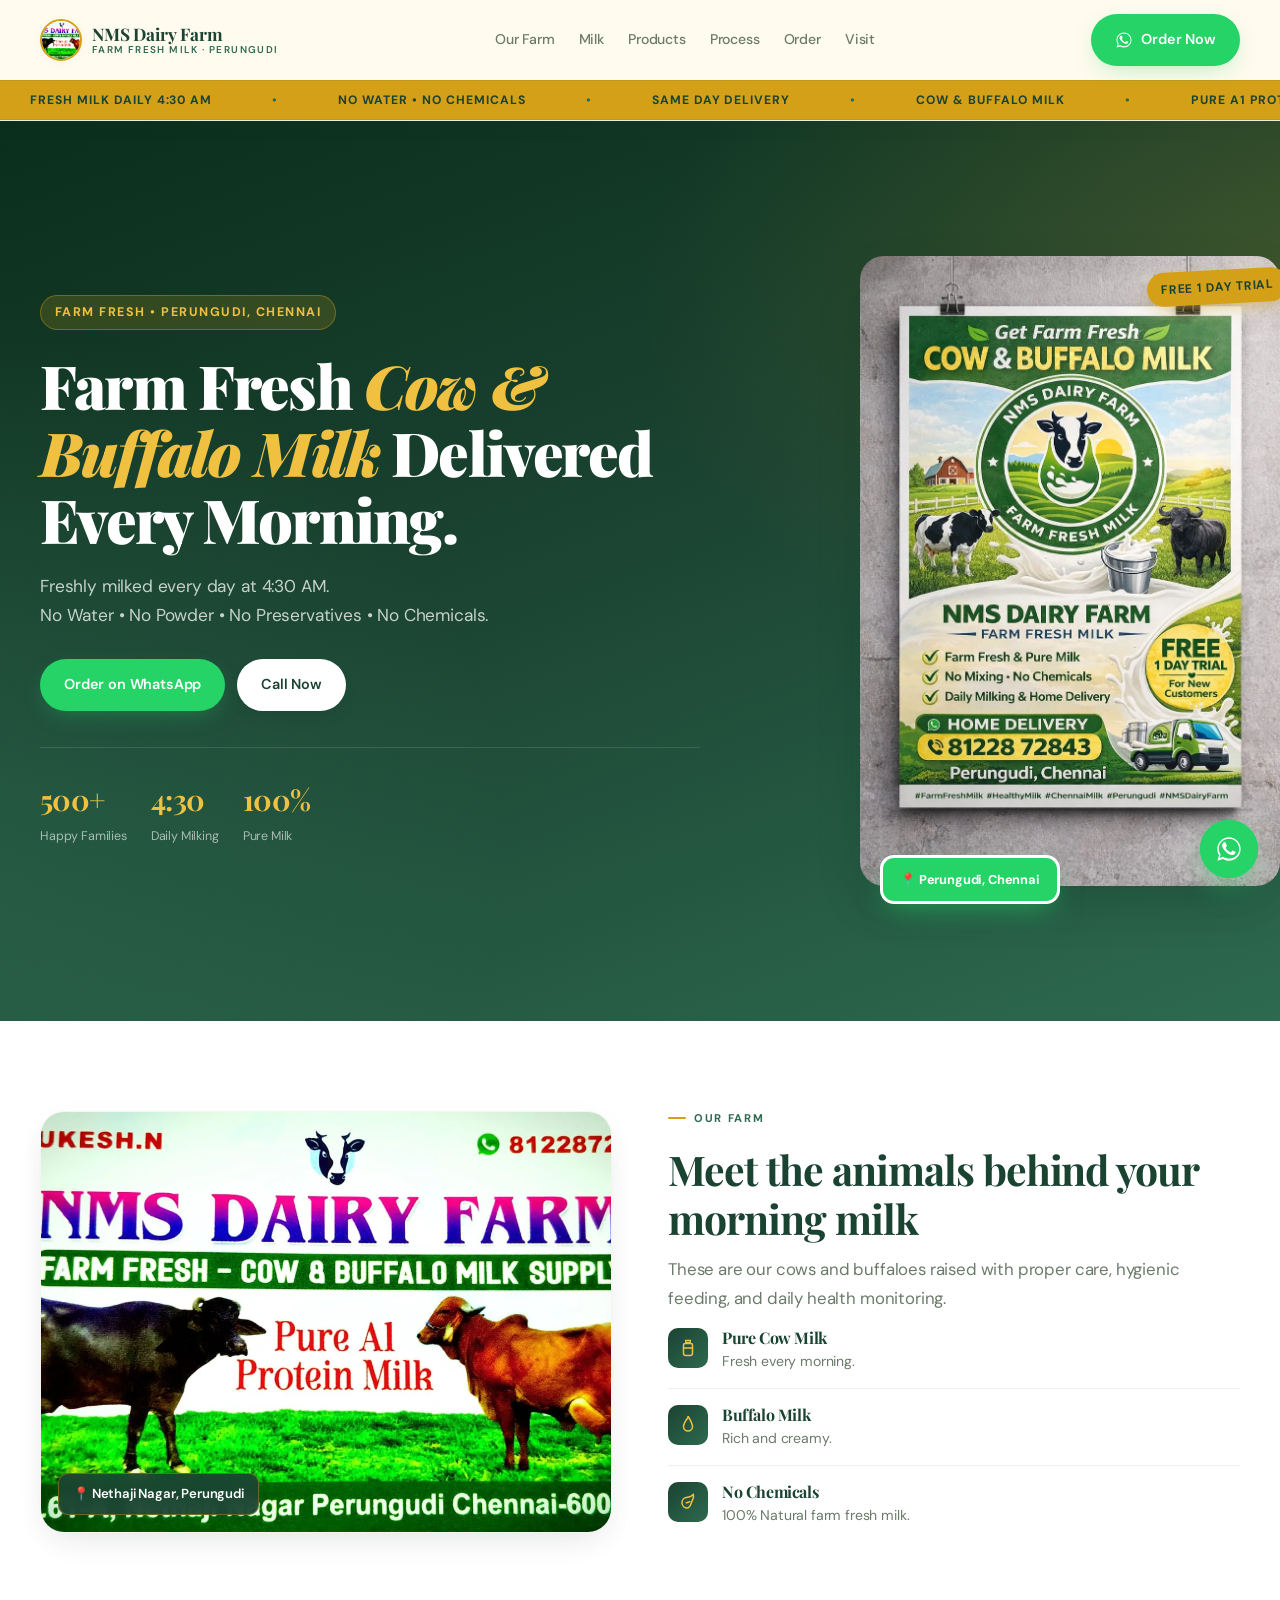
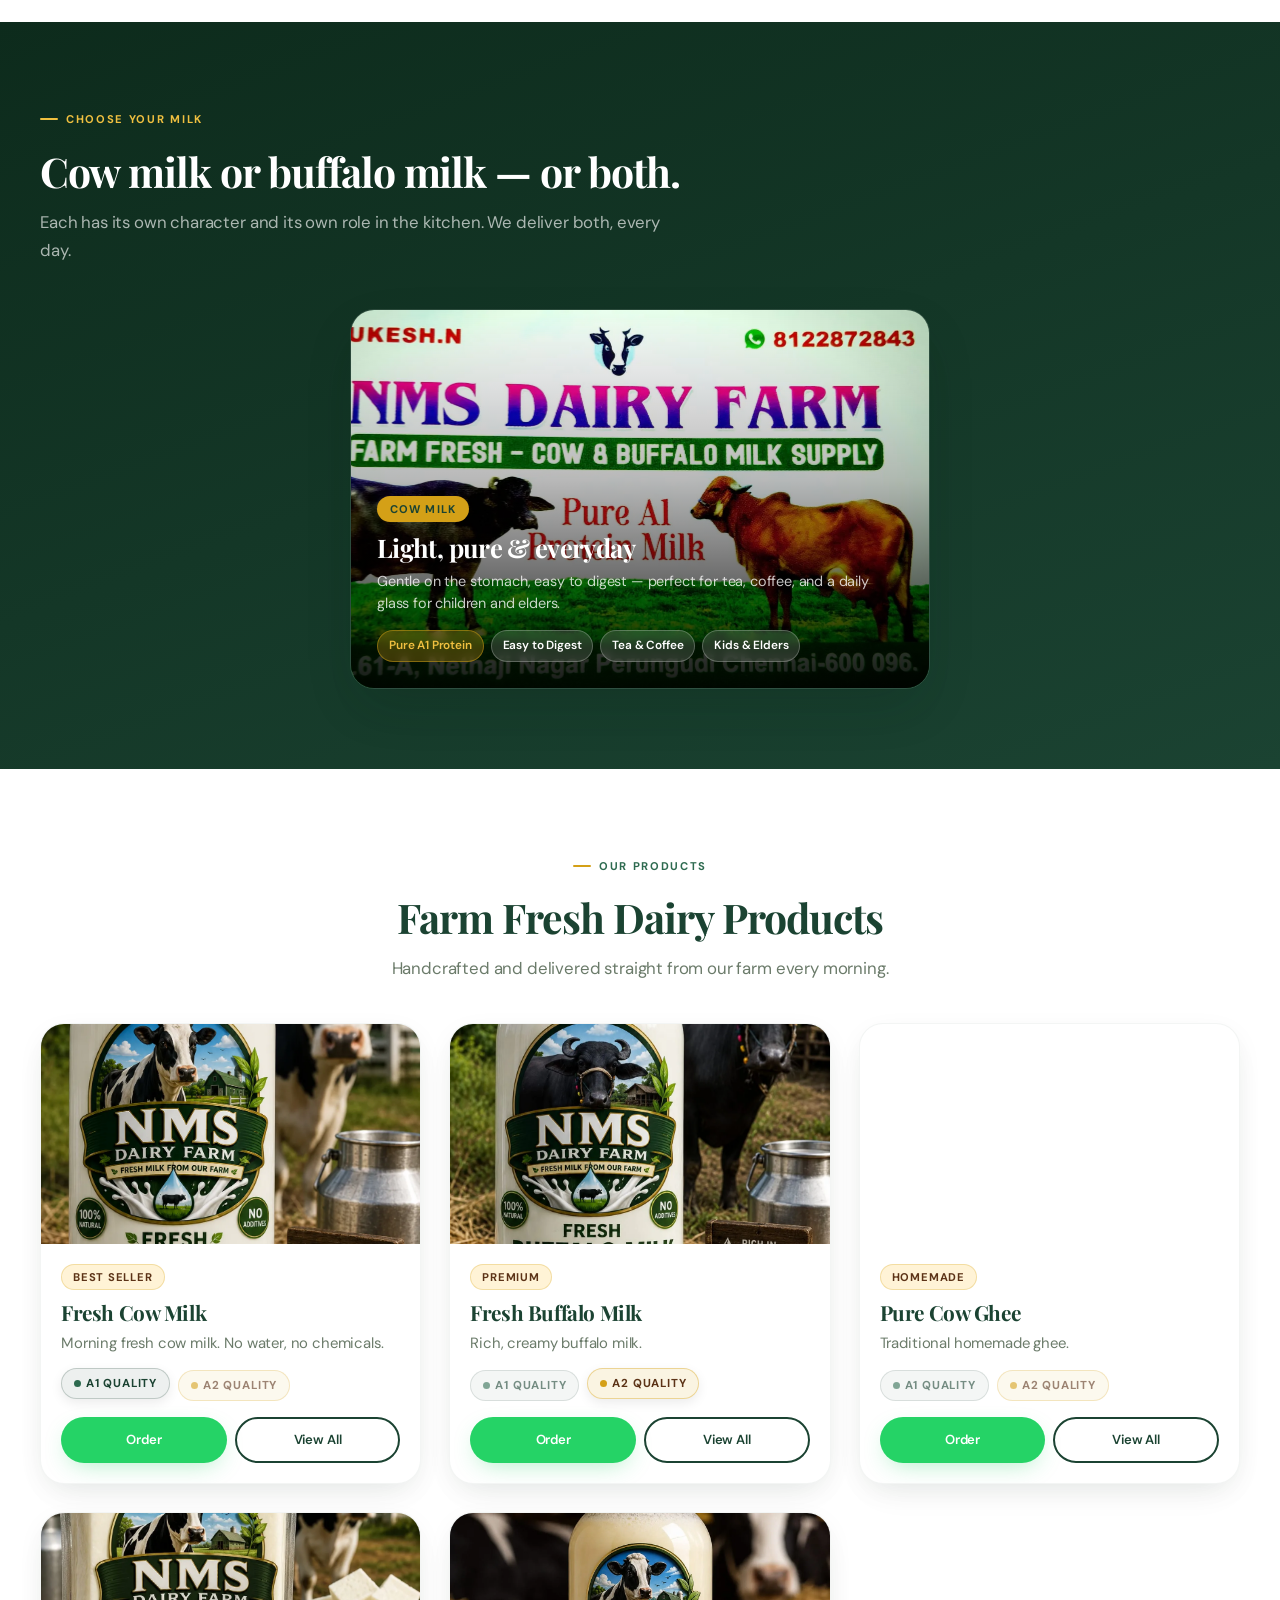
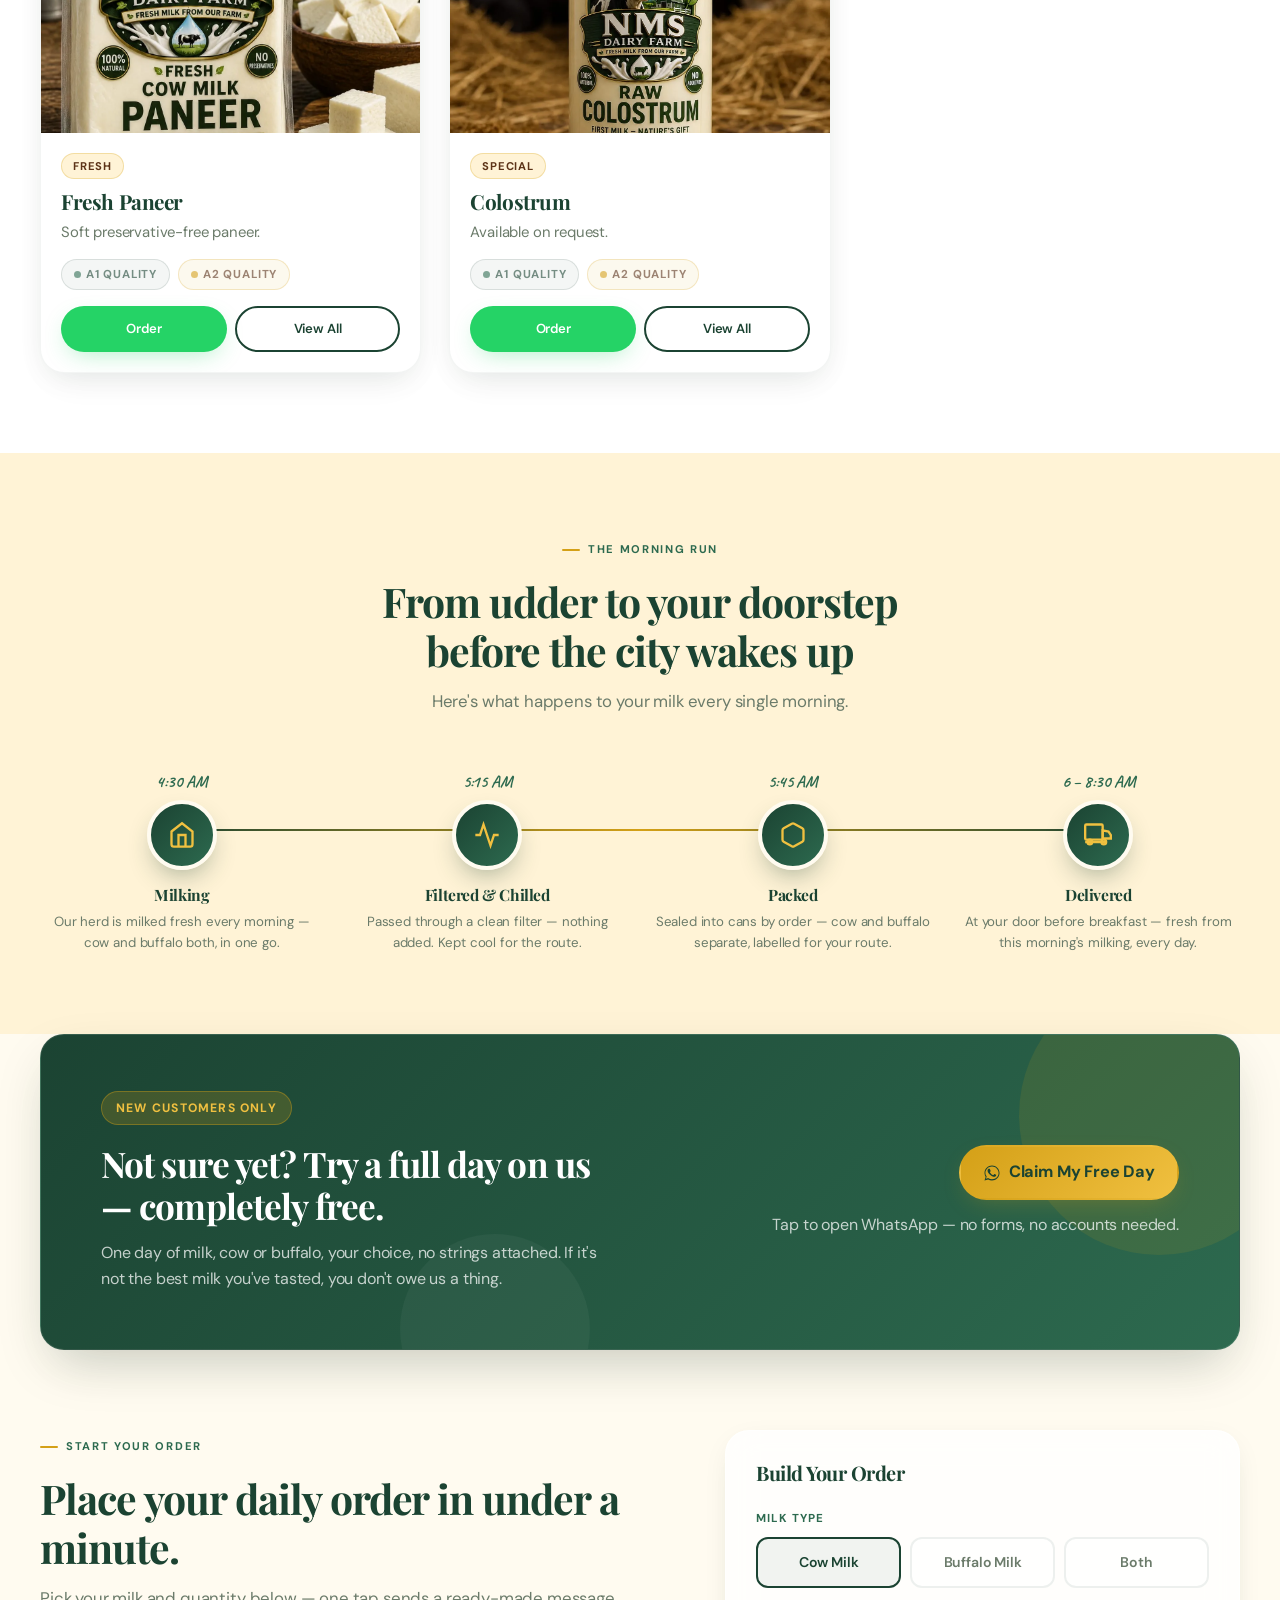
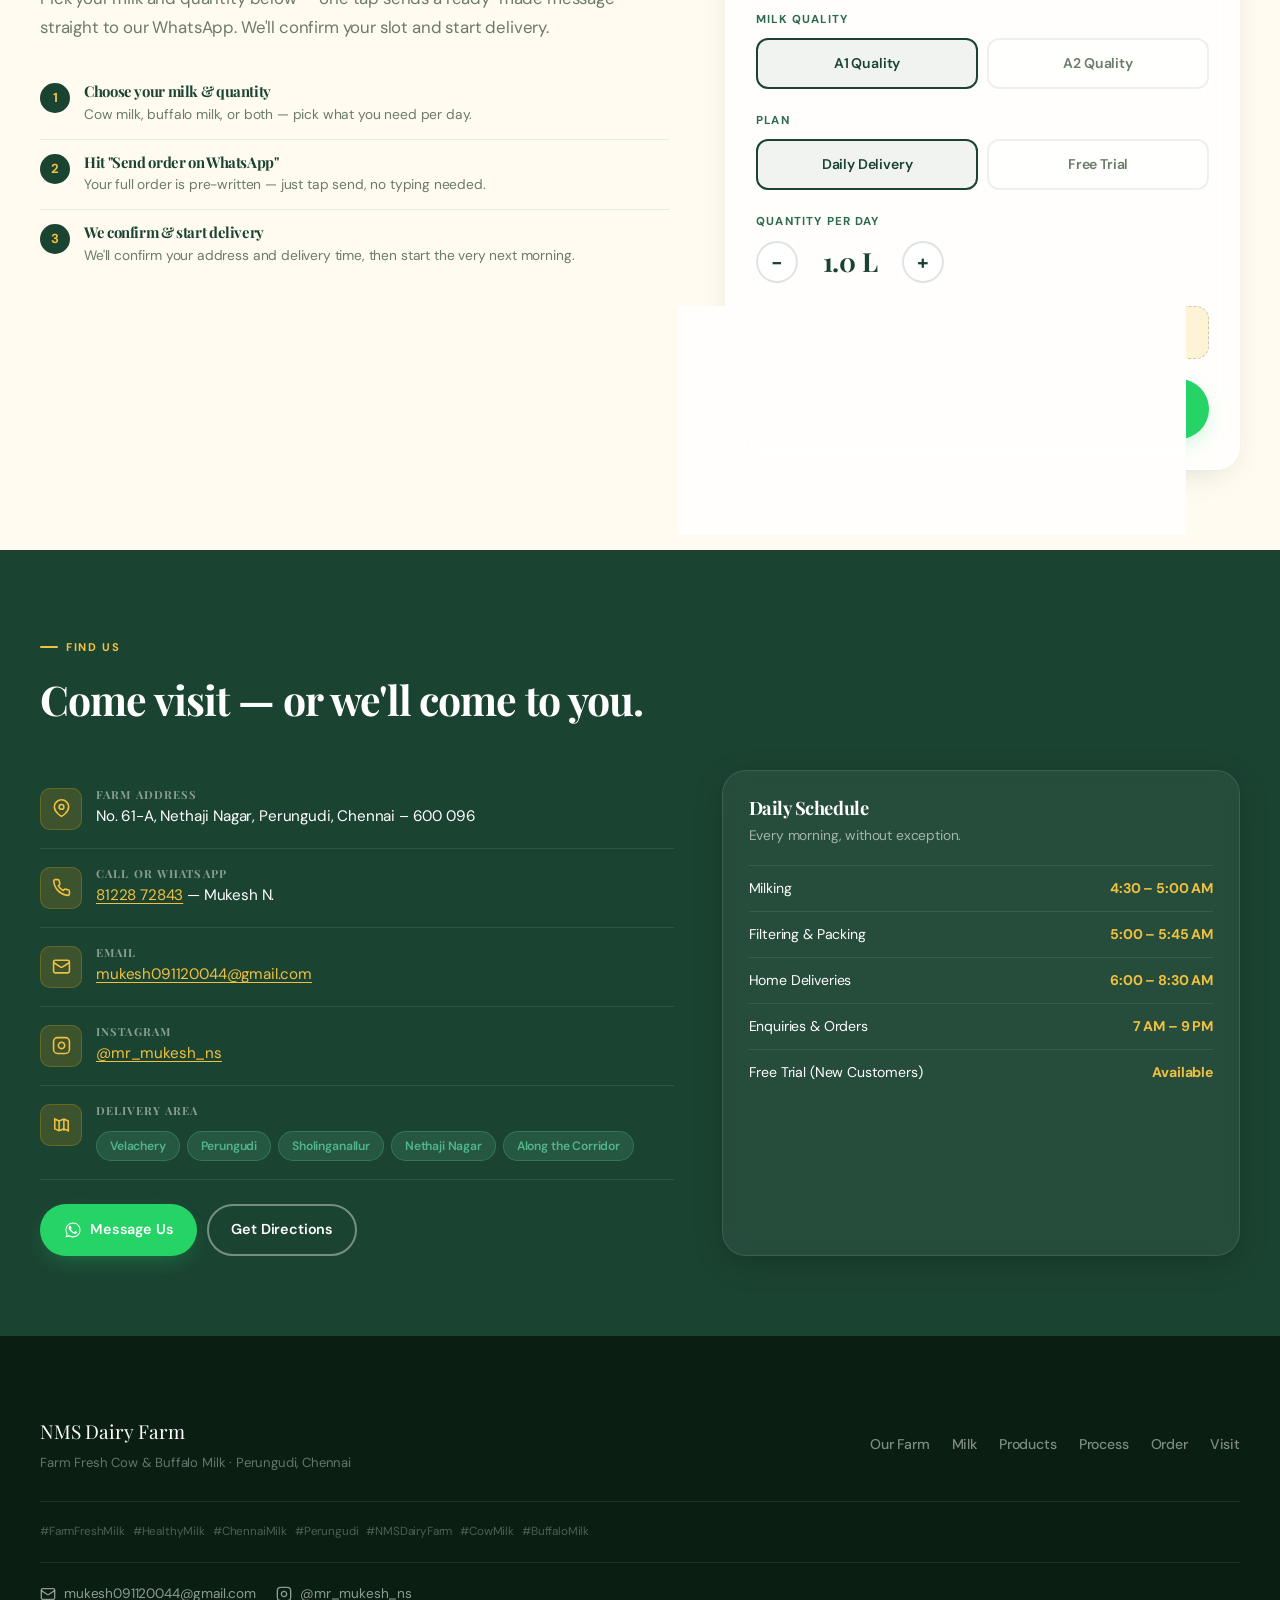
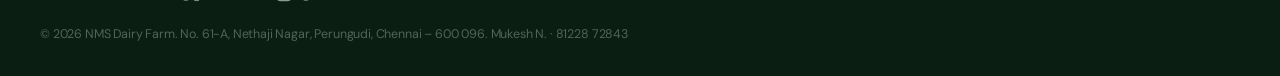
==== commit 5b51be7f: "Update Order section and card click-and-scroll selection behavior" ====
--- a/index.html
+++ b/index.html
@@ -268,7 +268,7 @@
               <h3>Fresh Cow Milk</h3>
               <p>Morning fresh cow milk. No water, no chemicals.</p>
               <div class="quality-badges">
-                <span class="quality-badge a1">A1 Quality</span>
+                <span class="quality-badge a1 active">A1 Quality</span>
                 <span class="quality-badge a2">A2 Quality</span>
               </div>
               <div class="card-actions">
@@ -288,7 +288,7 @@
               <p>Rich, creamy buffalo milk.</p>
               <div class="quality-badges">
                 <span class="quality-badge a1">A1 Quality</span>
-                <span class="quality-badge a2">A2 Quality</span>
+                <span class="quality-badge a2 active">A2 Quality</span>
               </div>
               <div class="card-actions">
                 <a class="btn btn-wa"
@@ -482,7 +482,7 @@
               <label class="choice"><input type="radio" name="mt" value="Both Cow &amp; Buffalo Milk" class="sr-only">
                 Both</label>
             </div>
-            <span class="field-label">Quality</span>
+            <span class="field-label">Milk Quality</span>
             <div class="choice-wrap" id="qualityChoice">
               <label class="choice active"><input type="radio" name="quality" value="A1 Quality" checked class="sr-only"> A1 Quality</label>
               <label class="choice"><input type="radio" name="quality" value="A2 Quality" class="sr-only"> A2 Quality</label>
@@ -711,6 +711,35 @@
         document.querySelectorAll('#' + groupId + ' .choice').forEach(function (el) { el.classList.remove('active'); });
         clicked.classList.add('active');
       }
+      function selectOrderBuilderOptions(type, qual) {
+        if (type) {
+          milkType = type;
+          document.querySelectorAll('#milkChoice .choice').forEach(function (el) {
+            var input = el.querySelector('input');
+            if (input.value === type) {
+              el.classList.add('active');
+              input.checked = true;
+            } else {
+              el.classList.remove('active');
+              input.checked = false;
+            }
+          });
+        }
+        if (qual) {
+          quality = qual;
+          document.querySelectorAll('#qualityChoice .choice').forEach(function (el) {
+            var input = el.querySelector('input');
+            if (input.value === qual) {
+              el.classList.add('active');
+              input.checked = true;
+            } else {
+              el.classList.remove('active');
+              input.checked = false;
+            }
+          });
+        }
+        update();
+      }
       document.querySelectorAll('#milkChoice .choice').forEach(function (lbl) {
         lbl.addEventListener('click', function () { milkType = lbl.querySelector('input').value; setActive('milkChoice', lbl); update(); });
       });
@@ -730,6 +759,14 @@
       }
       update();
 
+      // Parse URL parameters for direct linking from products.html
+      var urlParams = new URLSearchParams(window.location.search);
+      var paramMilkType = urlParams.get('milkType');
+      var paramQuality = urlParams.get('quality');
+      if (paramMilkType || paramQuality) {
+        selectOrderBuilderOptions(paramMilkType, paramQuality);
+      }
+
       /* Mobile nav */
       var mNav = document.getElementById('mobileNav');
       var menuOpen = document.getElementById('menuOpen');
@@ -752,19 +789,59 @@
         document.querySelectorAll('.reveal').forEach(function (el) { el.classList.add('in'); });
       }
 
-      /* Quality Badges Selection for Cards */
+      /* Quality Badges Selection for Cards & Order Button Handling */
       document.querySelectorAll('.card').forEach(function (card) {
         var badges = card.querySelectorAll('.quality-badge');
         var waBtn = card.querySelector('.btn-wa');
-        if (badges.length > 0 && waBtn) {
-          var originalHref = waBtn.getAttribute('href');
-          var baseHref = originalHref.replace('%20%5BPlease%20specify%20A1%20or%20A2%20Quality%5D', '');
+        var titleEl = card.querySelector('h3');
+        var title = titleEl ? titleEl.textContent.trim() : '';
+
+        // If it's Fresh Cow Milk or Fresh Buffalo Milk, intercept click
+        var isMilk = title.toLowerCase().includes('milk') && !title.toLowerCase().includes('ghee') && !title.toLowerCase().includes('paneer') && !title.toLowerCase().includes('colostrum');
+
+        if (isMilk && waBtn) {
+          waBtn.setAttribute('href', '#order');
+          waBtn.removeAttribute('target');
+          waBtn.removeAttribute('rel');
+          
+          waBtn.addEventListener('click', function (e) {
+            e.preventDefault();
+            
+            // Determine Milk Type
+            var mType = 'Cow Milk';
+            if (title.toLowerCase().includes('buffalo')) {
+              mType = 'Buffalo Milk';
+            }
+            
+            // Find active quality badge on this card
+            var activeBadge = card.querySelector('.quality-badge.active');
+            var mQual = activeBadge ? activeBadge.textContent.trim() : (mType === 'Buffalo Milk' ? 'A2 Quality' : 'A1 Quality');
+            
+            // Sync to builder
+            selectOrderBuilderOptions(mType, mQual);
+            
+            // Scroll to the order section
+            var targetSec = document.getElementById('order');
+            if (targetSec) {
+              targetSec.scrollIntoView({ behavior: 'smooth' });
+            }
+          });
+        }
+
+        // Keep badges interactive
+        if (badges.length > 0) {
           badges.forEach(function (badge) {
+            badge.style.cursor = 'pointer';
             badge.addEventListener('click', function () {
               badges.forEach(function (b) { b.classList.remove('active'); });
               badge.classList.add('active');
-              var quality = badge.textContent.trim();
-              waBtn.setAttribute('href', baseHref + '%20(' + encodeURIComponent(quality) + ')');
+              
+              if (!isMilk && waBtn) {
+                var originalHref = waBtn.getAttribute('href');
+                var baseHref = originalHref.replace('%20%5BPlease%20specify%20A1%20or%20A2%20Quality%5D', '').replace(/\s*\([^)]*\)$/, '');
+                var quality = badge.textContent.trim();
+                waBtn.setAttribute('href', baseHref + ' (' + quality + ')');
+              }
             });
           });
         }
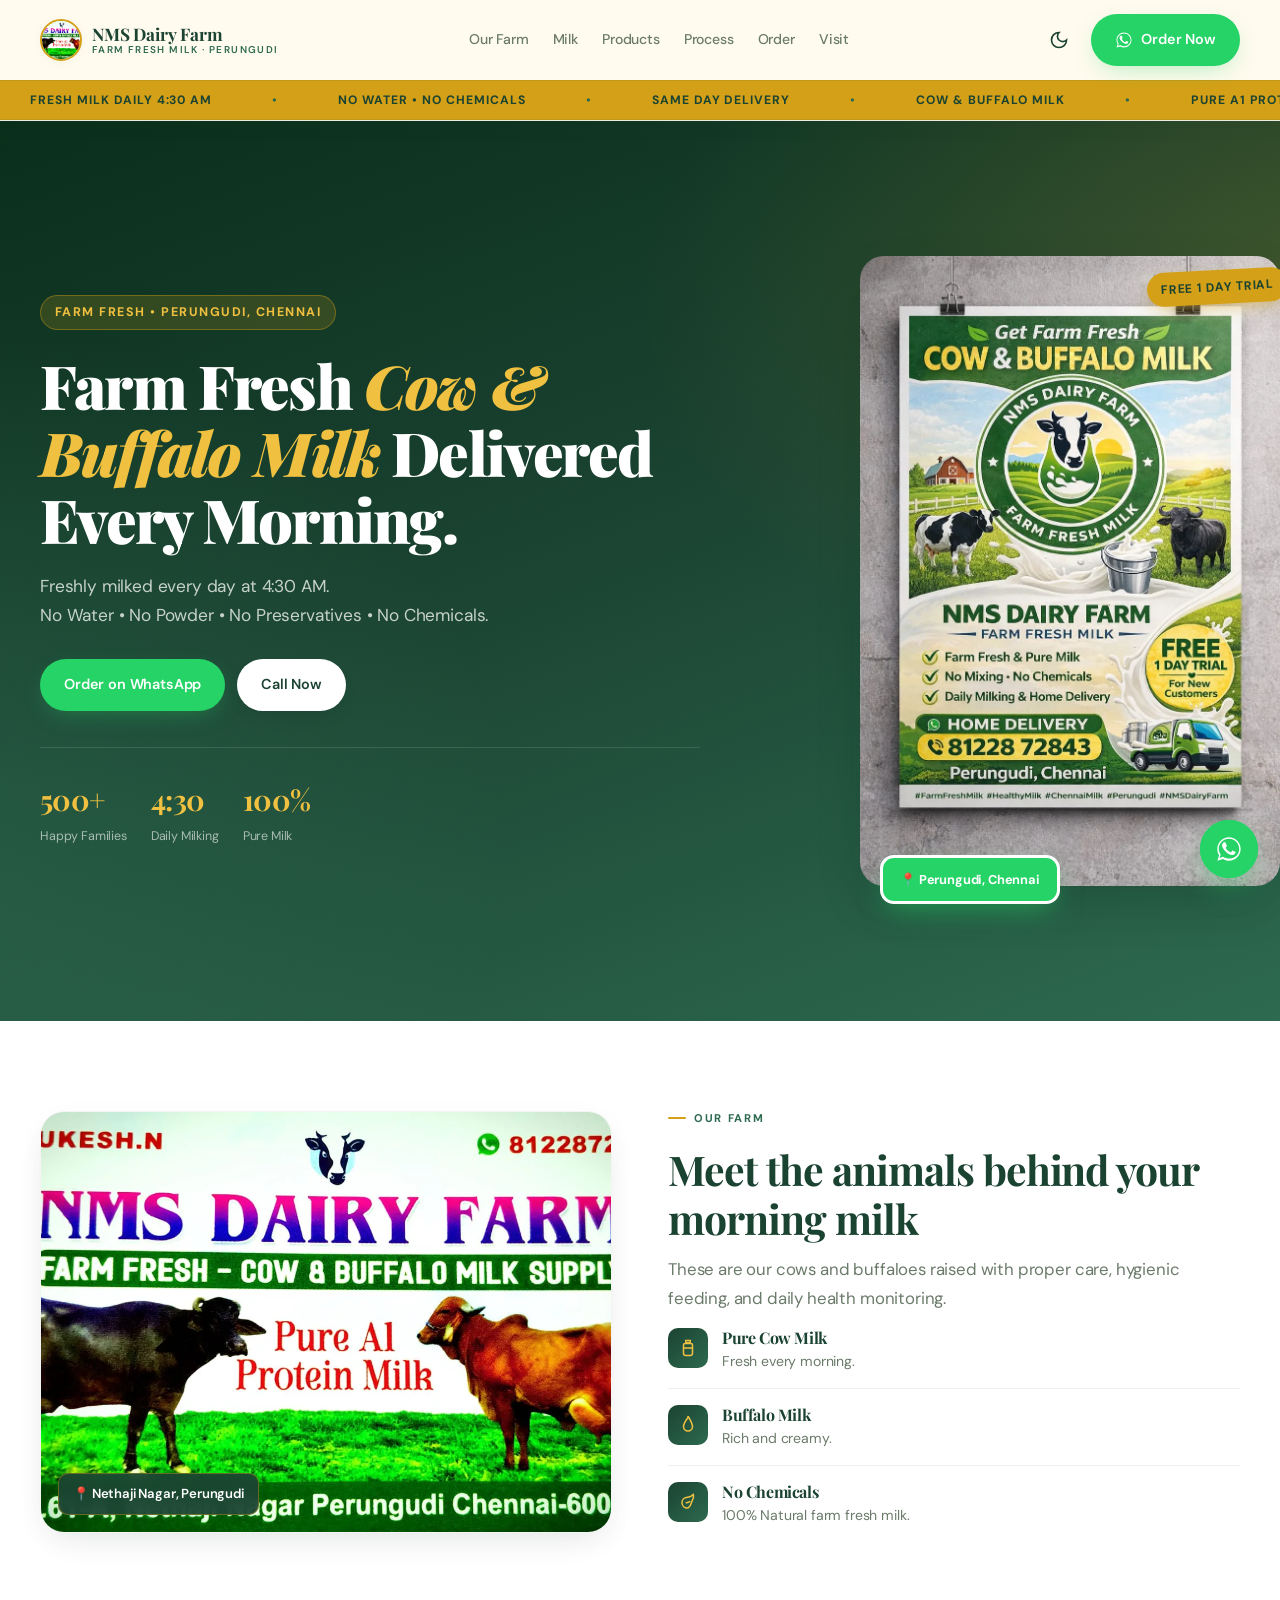
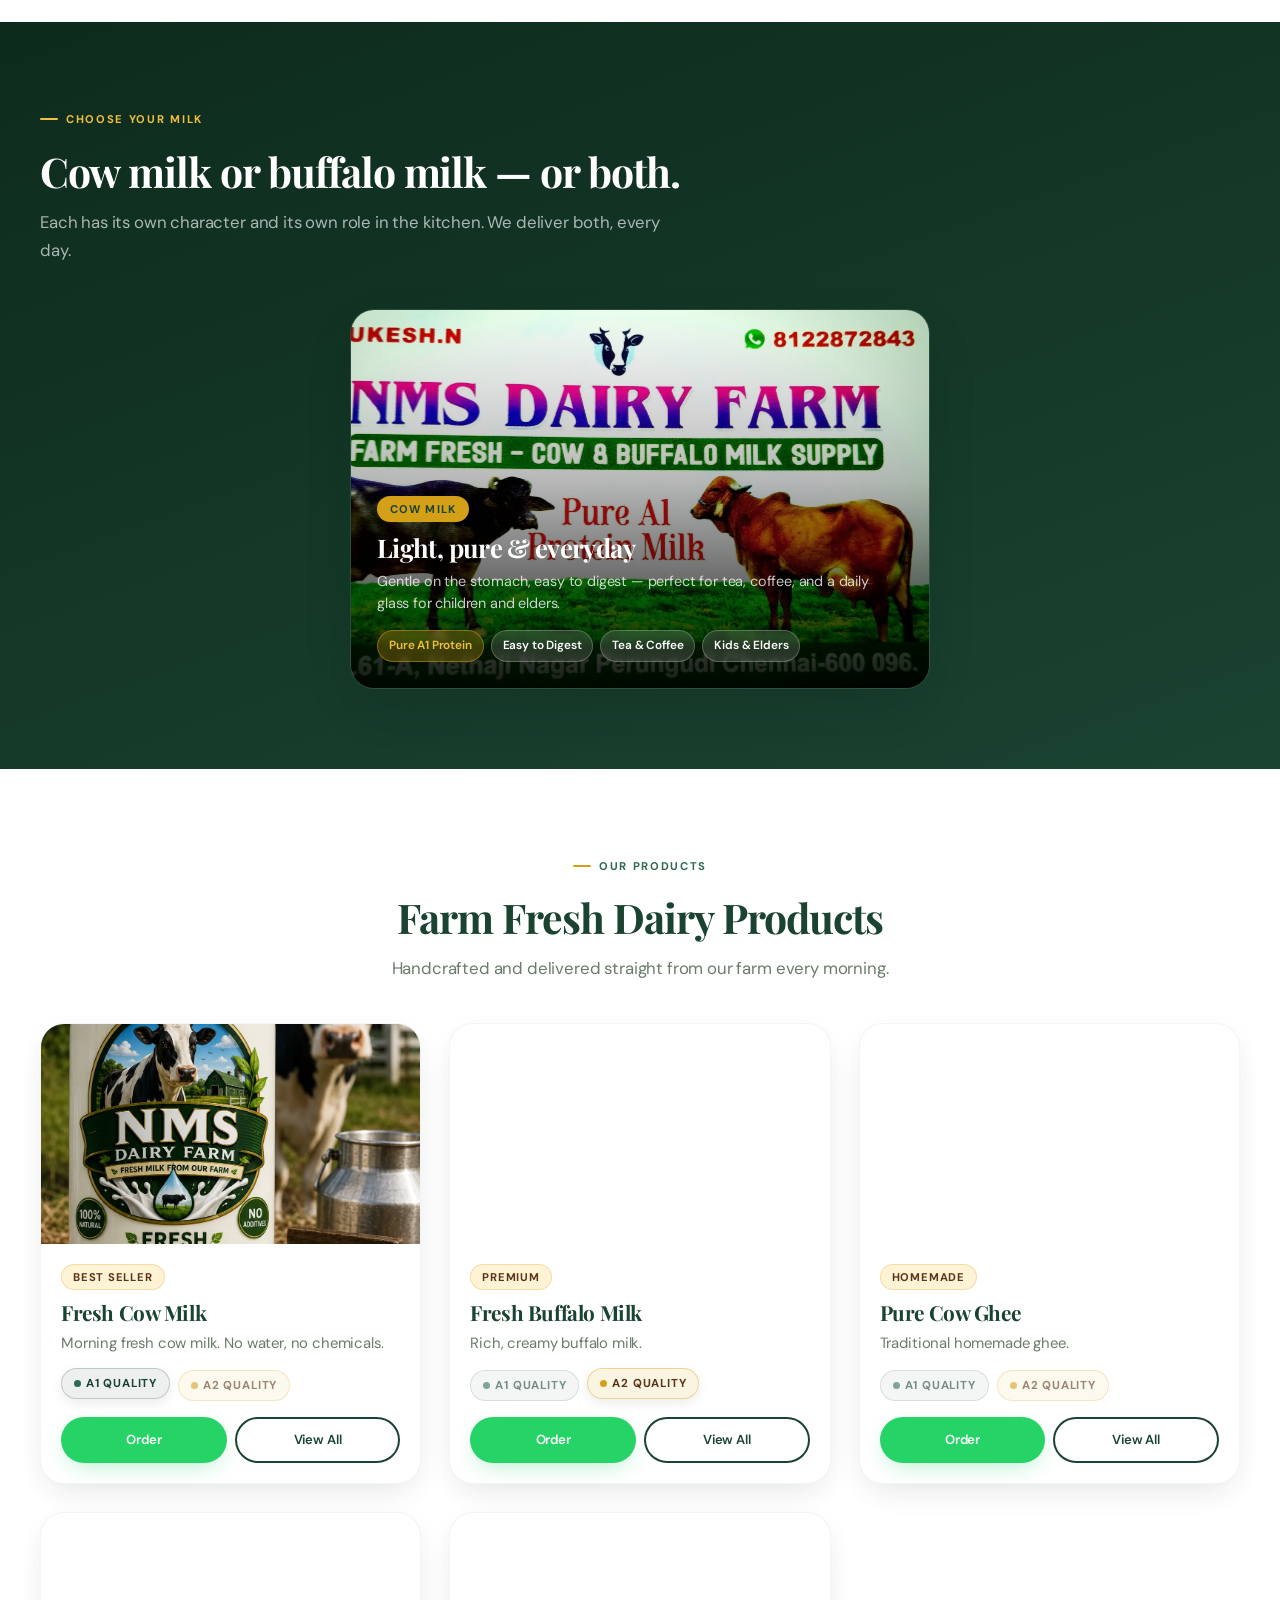
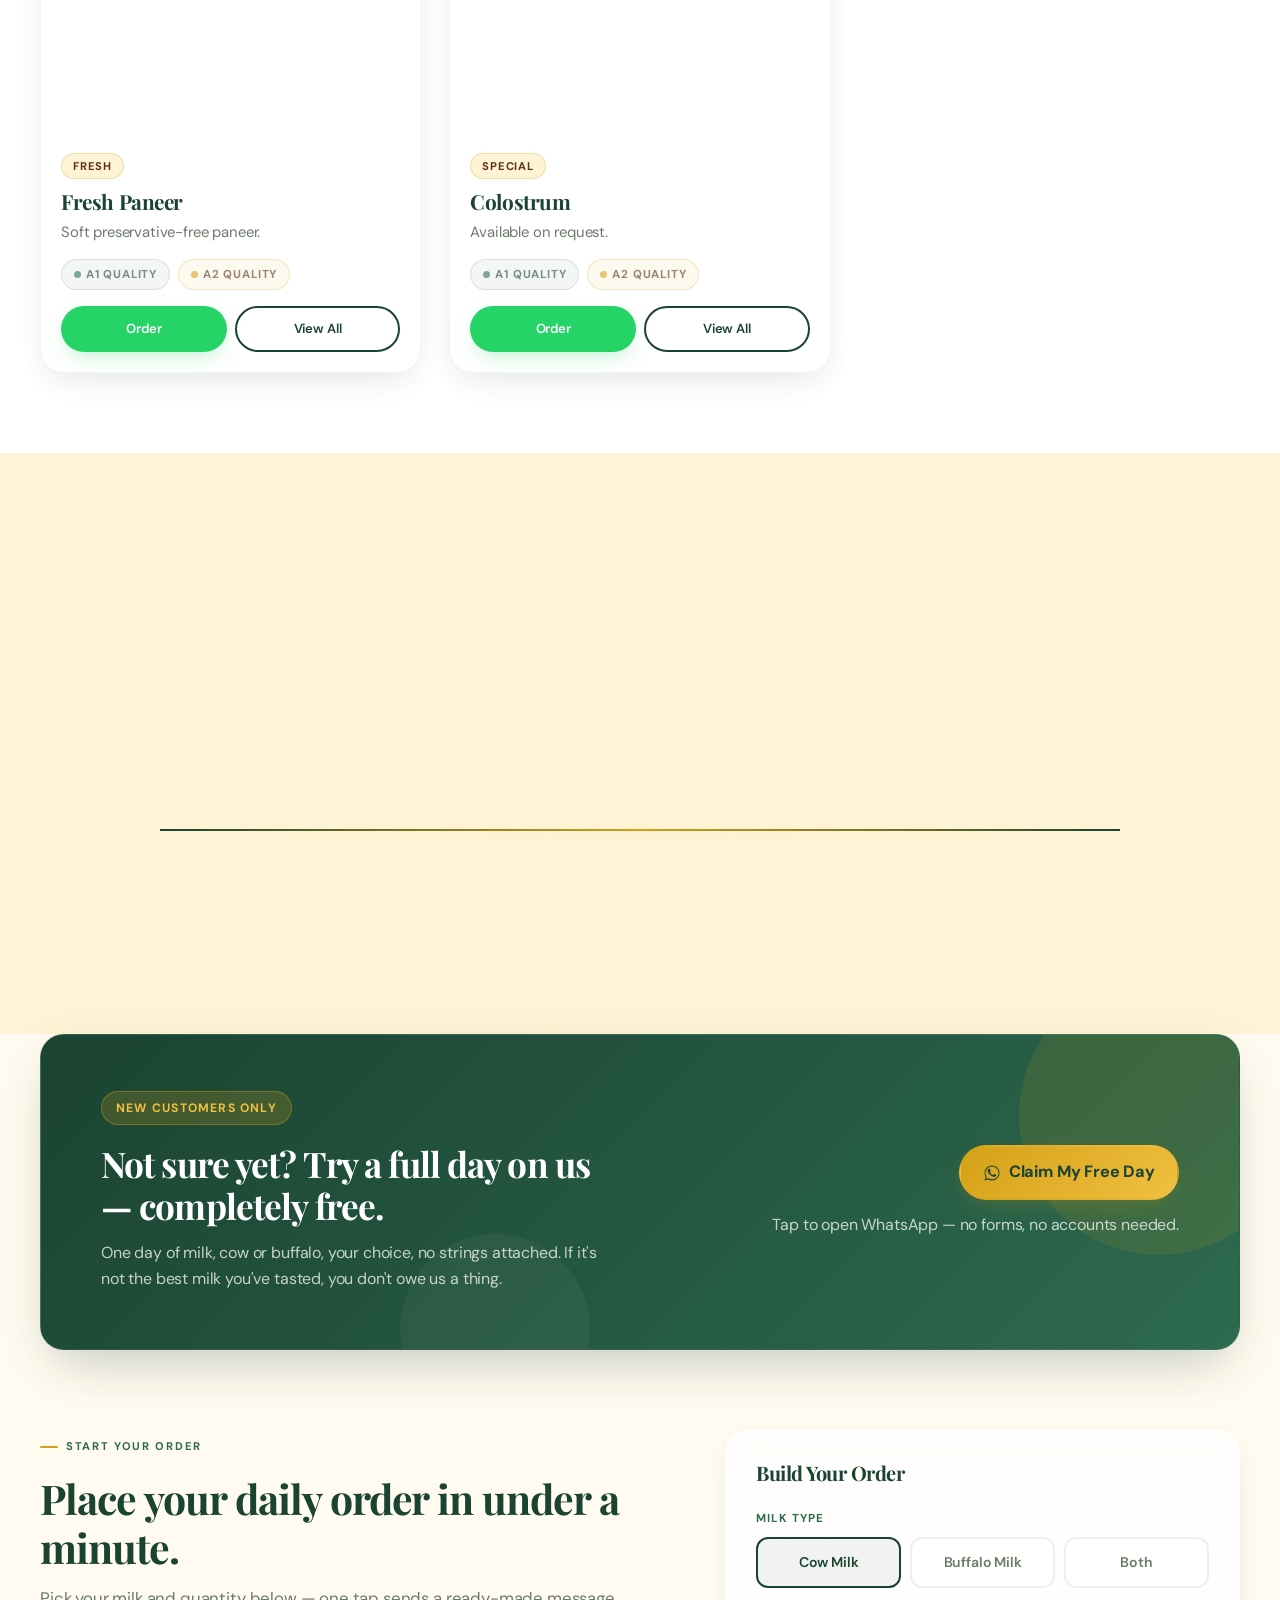
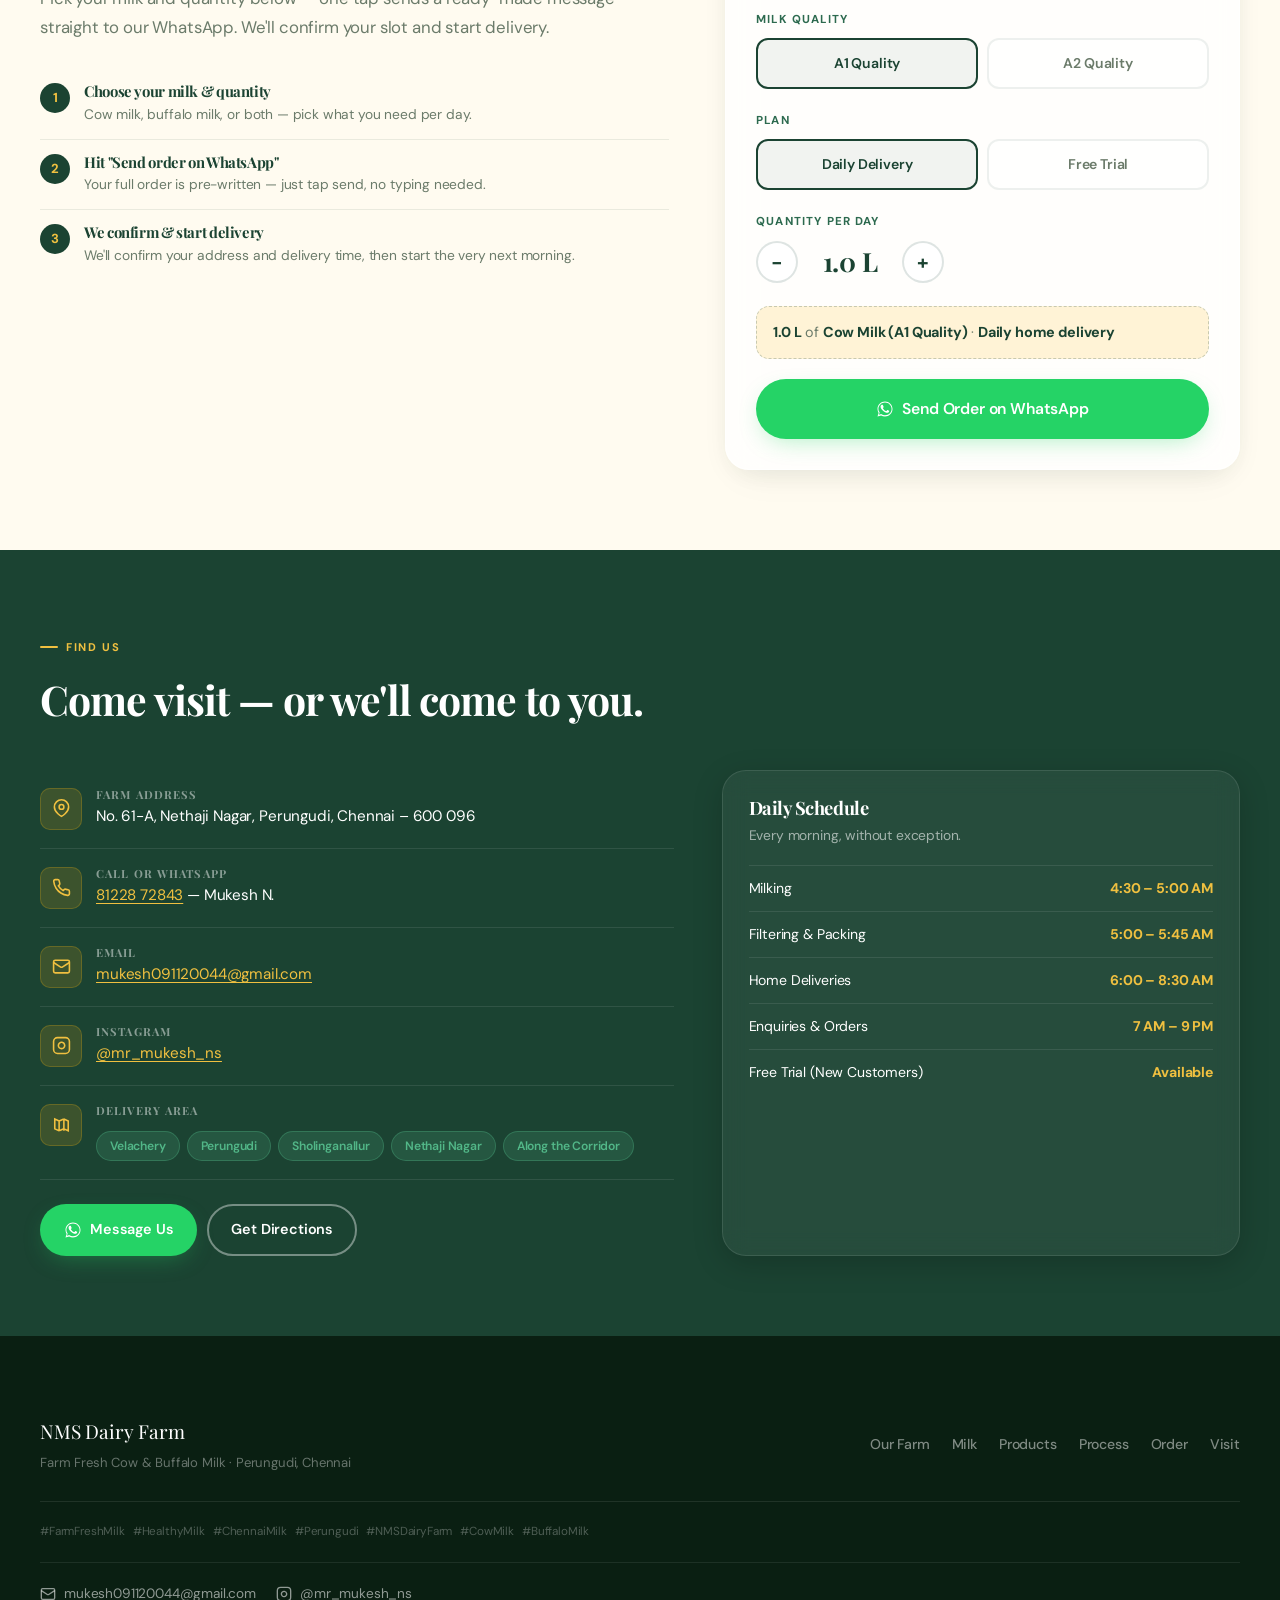
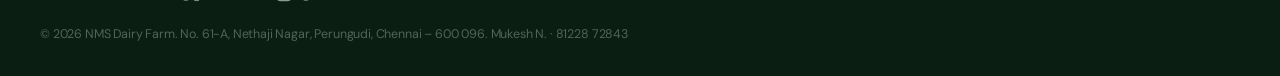
==== commit ec3b30dd: "Add premium light and dark theme mode toggle with persistence" ====
--- a/index.html
+++ b/index.html
@@ -48,6 +48,14 @@
 </head>
 
 <body>
+  <script>
+    (function () {
+      var t = localStorage.getItem('theme');
+      if (t === 'dark' || (!t && window.matchMedia('(prefers-color-scheme: dark)').matches)) {
+        document.body.classList.add('dark-theme');
+      }
+    })();
+  </script>
 
   <!-- ── HEADER ── -->
   <header>
@@ -66,20 +74,31 @@
         <a href="#order">Order</a>
         <a href="#visit">Visit</a>
       </nav>
-      <a class="btn btn-wa nav-wa" id="navWa" href="#" target="_blank" rel="noopener" aria-label="Order on WhatsApp">
-        <svg viewBox="0 0 24 24" fill="currentColor" aria-hidden="true">
-          <path
-            d="M17.5 14.4c-.3-.1-1.7-.8-2-1-.3-.1-.5-.1-.7.1-.2.3-.8 1-.9 1.1-.2.2-.3.2-.6.1-.3-.1-1.2-.5-2.4-1.5-.9-.8-1.5-1.8-1.6-2.1-.2-.3 0-.5.1-.6.1-.1.3-.3.4-.5.1-.1.2-.3.3-.4.1-.2 0-.4 0-.5 0-.1-.7-1.7-.9-2.3-.3-.6-.5-.5-.7-.5h-.6c-.2 0-.5.1-.8.4-.3.3-1 1-1 2.4s1 2.8 1.2 3c.1.2 2 3 4.8 4.3.7.3 1.2.5 1.6.6.7.2 1.3.2 1.8.1.5-.1 1.7-.7 1.9-1.4.2-.7.2-1.3.2-1.4-.1-.2-.3-.2-.6-.4Z" />
-          <path
-            d="M12 2C6.5 2 2 6.5 2 12c0 1.9.5 3.7 1.5 5.3L2 22l4.8-1.5C8.3 21.5 10.1 22 12 22c5.5 0 10-4.5 10-10S17.5 2 12 2Zm0 18.2c-1.7 0-3.3-.5-4.7-1.3l-.3-.2-3.1 1 1-3-.2-.3C3.7 15 3.2 13.5 3.2 12 3.2 7.1 7.1 3.2 12 3.2S20.8 7.1 20.8 12 16.9 20.2 12 20.2Z" />
-        </svg>
-        Order Now
-      </a>
-      <button class="hamburger" id="menuOpen" aria-label="Open menu" aria-expanded="false" aria-controls="mobileNav">
-        <svg viewBox="0 0 24 24" fill="none" stroke="currentColor" stroke-width="2" aria-hidden="true">
-          <path d="M3 6h18M3 12h18M3 18h18" stroke-linecap="round" />
-        </svg>
-      </button>
+      <div class="nav-actions" style="display:flex;align-items:center;gap:12px;">
+        <button class="theme-btn" id="themeToggle" aria-label="Toggle dark mode">
+          <svg class="sun-icon" viewBox="0 0 24 24" fill="none" stroke="currentColor" stroke-width="2" aria-hidden="true">
+            <circle cx="12" cy="12" r="4"/>
+            <path d="M12 2v2M12 20v2M4.93 4.93l1.41 1.41M17.66 17.66l1.41 1.41M2 12h2M20 12h2M6.34 17.66l-1.41 1.41M19.07 4.93l-1.41 1.41"/>
+          </svg>
+          <svg class="moon-icon" viewBox="0 0 24 24" fill="none" stroke="currentColor" stroke-width="2" aria-hidden="true">
+            <path d="M12 3a6 6 0 0 0 9 9 9 9 0 1 1-9-9Z"/>
+          </svg>
+        </button>
+        <a class="btn btn-wa nav-wa" id="navWa" href="#" target="_blank" rel="noopener" aria-label="Order on WhatsApp">
+          <svg viewBox="0 0 24 24" fill="currentColor" aria-hidden="true">
+            <path
+              d="M17.5 14.4c-.3-.1-1.7-.8-2-1-.3-.1-.5-.1-.7.1-.2.3-.8 1-.9 1.1-.2.2-.3.2-.6.1-.3-.1-1.2-.5-2.4-1.5-.9-.8-1.5-1.8-1.6-2.1-.2-.3 0-.5.1-.6.1-.1.3-.3.4-.5.1-.1.2-.3.3-.4.1-.2 0-.4 0-.5 0-.1-.7-1.7-.9-2.3-.3-.6-.5-.5-.7-.5h-.6c-.2 0-.5.1-.8.4-.3.3-1 1-1 2.4s1 2.8 1.2 3c.1.2 2 3 4.8 4.3.7.3 1.2.5 1.6.6.7.2 1.3.2 1.8.1.5-.1 1.7-.7 1.9-1.4.2-.7.2-1.3.2-1.4-.1-.2-.3-.2-.6-.4Z" />
+            <path
+              d="M12 2C6.5 2 2 6.5 2 12c0 1.9.5 3.7 1.5 5.3L2 22l4.8-1.5C8.3 21.5 10.1 22 12 22c5.5 0 10-4.5 10-10S17.5 2 12 2Zm0 18.2c-1.7 0-3.3-.5-4.7-1.3l-.3-.2-3.1 1 1-3-.2-.3C3.7 15 3.2 13.5 3.2 12 3.2 7.1 7.1 3.2 12 3.2S20.8 7.1 20.8 12 16.9 20.2 12 20.2Z" />
+          </svg>
+          Order Now
+        </a>
+        <button class="hamburger" id="menuOpen" aria-label="Open menu" aria-expanded="false" aria-controls="mobileNav">
+          <svg viewBox="0 0 24 24" fill="none" stroke="currentColor" stroke-width="2" aria-hidden="true">
+            <path d="M3 6h18M3 12h18M3 18h18" stroke-linecap="round" />
+          </svg>
+        </button>
+      </div>
     </div>
     <!-- ticker -->
     <div class="ticker-wrap" aria-hidden="true">
@@ -114,6 +133,15 @@
     <a href="#process">Process</a>
     <a href="#order">Order</a>
     <a href="#visit">Visit</a>
+    <button class="theme-btn" aria-label="Toggle dark mode" style="margin-top: 10px; color: #fff;">
+      <svg class="sun-icon" viewBox="0 0 24 24" fill="none" stroke="currentColor" stroke-width="2" aria-hidden="true" style="width:24px; height:24px;">
+        <circle cx="12" cy="12" r="4"/>
+        <path d="M12 2v2M12 20v2M4.93 4.93l1.41 1.41M17.66 17.66l1.41 1.41M2 12h2M20 12h2M6.34 17.66l-1.41 1.41M19.07 4.93l-1.41 1.41"/>
+      </svg>
+      <svg class="moon-icon" viewBox="0 0 24 24" fill="none" stroke="currentColor" stroke-width="2" aria-hidden="true" style="width:24px; height:24px;">
+        <path d="M12 3a6 6 0 0 0 9 9 9 9 0 1 1-9-9Z"/>
+      </svg>
+    </button>
   </div>
 
   <main>
@@ -687,6 +715,14 @@
 
       /* Year */
       document.getElementById('yr').textContent = new Date().getFullYear();
+
+      /* Theme toggle */
+      document.querySelectorAll('.theme-btn').forEach(function (btn) {
+        btn.addEventListener('click', function () {
+          var isDark = document.body.classList.toggle('dark-theme');
+          localStorage.setItem('theme', isDark ? 'dark' : 'light');
+        });
+      });
 
       /* WA links */
       document.getElementById('navWa').href = wa("Hi NMS Dairy Farm! I'd like to order farm fresh milk.");
--- a/style.css
+++ b/style.css
@@ -1 +1,140 @@
-*,*::before,*::after{box-sizing:border-box;margin:0;padding:0;}:root{--g:#1B4332;--g2:#2D6A4F;--g3:#52B788;--gold:#D4A017;--gold2:#F0C040;--cream:#FFFBF0;--warm:#FFF3D6;--brown:#5C3317;--ink:#1A1A1A;--muted:#6B7B6A;--wa:#25D366;--wa2:#128C7E;--sp:80px;--sp-m:60px;--mw:1280px;--px:clamp(16px,4vw,40px);--r-lg:24px;--r-md:16px;--r-sm:12px;--r-pill:999px;--sh-a:0 2px 12px rgba(10,47,27,.04);--sh-b:0 8px 30px -8px rgba(10,47,27,.10),0 16px 40px -12px rgba(0,0,0,.05);--sh-c:0 20px 55px -12px rgba(10,47,27,.18),0 28px 48px -18px rgba(0,0,0,.07);--glass-bg:rgba(255,255,255,.78);--glass-border:1px solid rgba(255,255,255,.65);--glass-dark-bg:rgba(255,255,255,.05);--glass-dark-border:1px solid rgba(255,255,255,.10);--ease:cubic-bezier(.16,1,.3,1);--ease-std:cubic-bezier(.4,0,.2,1);}html{scroll-behavior:smooth;-webkit-text-size-adjust:100%;}body{font-family:'DM Sans',sans-serif;background:var(--cream);color:var(--ink);overflow-x:hidden;line-height:1.65;letter-spacing:-.01em;-webkit-font-smoothing:antialiased;}img{display:block;max-width:100%;height:auto;}a{color:inherit;text-decoration:none;}button{font-family:inherit;}h1,h2,h3,h4{font-family:'Playfair Display',serif;line-height:1.2;color:var(--g);letter-spacing:-.025em;}::-webkit-scrollbar{width:6px;}::-webkit-scrollbar-track{background:var(--cream);}::-webkit-scrollbar-thumb{background:var(--g2);border-radius:6px;}header{position:sticky;top:0;z-index:100;width:100%;background:rgba(255,251,240,.88);backdrop-filter:blur(20px) saturate(180%);-webkit-backdrop-filter:blur(20px) saturate(180%);border-bottom:1px solid rgba(27,67,50,.08);box-shadow:0 4px 24px rgba(10,47,27,.04);}.nav{display:flex;align-items:center;justify-content:space-between;padding:14px var(--px);max-width:var(--mw);margin:0 auto;width:100%;gap:16px;}.brand{display:flex;align-items:center;gap:10px;flex-shrink:0;}.brand-logo{width:42px;height:42px;border-radius:50%;border:2px solid var(--gold);overflow:hidden;flex:0 0 auto;box-shadow:var(--sh-a);}.brand-logo img{width:100%;height:100%;object-fit:cover;}.brand-name{font-family:'Playfair Display',serif;font-size:1.08rem;font-weight:700;color:var(--g);line-height:1.1;}.brand-name span{display:block;font-family:'DM Sans',sans-serif;font-size:.62rem;font-weight:600;letter-spacing:.14em;text-transform:uppercase;color:var(--g2);margin-top:2px;}.nav-links{display:flex;gap:24px;font-weight:500;font-size:.88rem;flex-shrink:0;}.nav-links a{color:var(--muted);transition:color .25s var(--ease-std);position:relative;white-space:nowrap;}.nav-links a:hover{color:var(--g);}.nav-links a::after{content:"";position:absolute;bottom:-3px;left:0;width:100%;height:2px;background:var(--g2);transform:scaleX(0);transform-origin:right;transition:transform .3s var(--ease-std);}.nav-links a:hover::after{transform:scaleX(1);transform-origin:left;}.hamburger{display:none;background:none;border:none;cursor:pointer;padding:4px;color:var(--g);transition:opacity .2s;}.hamburger:active{opacity:.6;}.hamburger svg{width:24px;height:24px;}@media(max-width:960px){.nav-links,.nav-wa{display:none;}.hamburger{display:flex;align-items:center;justify-content:center;}}@media(max-width:480px){.brand-name span{display:none;}.brand-name{font-size:1rem;}}.mobile-nav{display:none;flex-direction:column;align-items:center;justify-content:center;gap:28px;position:fixed;inset:0;z-index:200;background:var(--g);padding:24px;}.mobile-nav.open{display:flex;}.mobile-nav a{font-family:'Playfair Display',serif;font-size:clamp(1.6rem,5vw,2.2rem);color:#fff;font-weight:700;transition:color .2s;}.mobile-nav a:hover{color:var(--gold2);}.mobile-nav .close{position:absolute;top:20px;right:20px;background:none;border:none;color:#fff;cursor:pointer;}.mobile-nav .close svg{width:28px;height:28px;}.btn{display:inline-flex;align-items:center;justify-content:center;gap:8px;padding:12px 22px;border-radius:var(--r-pill);font-weight:600;font-size:.9rem;border:2px solid transparent;cursor:pointer;transition:all .3s var(--ease);white-space:nowrap;-webkit-tap-highlight-color:transparent;}.btn svg{width:18px;height:18px;flex-shrink:0;}.btn-wa{background:var(--wa);color:#fff;box-shadow:0 8px 24px -8px rgba(37,211,102,.4);}.btn-wa:hover{background:var(--wa2);transform:translateY(-2px);box-shadow:0 12px 28px -6px rgba(37,211,102,.6);}.btn-gold{background:linear-gradient(135deg,var(--gold),var(--gold2));color:var(--g);font-weight:700;box-shadow:0 8px 24px -8px rgba(212,160,23,.3);}.btn-gold:hover{transform:translateY(-2px);box-shadow:0 12px 28px -6px rgba(212,160,23,.5);}.btn-outline{background:transparent;border-color:var(--g);color:var(--g);}.btn-outline:hover{background:var(--g);color:#fff;transform:translateY(-2px);}.btn-white{background:#fff;color:var(--g);box-shadow:0 8px 20px -8px rgba(0,0,0,.12);}.btn-white:hover{transform:translateY(-2px);box-shadow:0 12px 24px -6px rgba(0,0,0,.22);}@media(max-width:480px){.btn{padding:11px 18px;font-size:.85rem;}}.hero{position:relative;min-height:100svh;background:linear-gradient(160deg,#0A2F1B 0%,#1B4332 45%,#2D6A4F 100%);display:flex;align-items:center;overflow:hidden;padding:0 var(--px);}.hero-bg{position:absolute;inset:0;background-image:radial-gradient(ellipse 60% 50% at 110% 20%,rgba(212,160,23,.22),transparent),radial-gradient(ellipse 50% 60% at -10% 80%,rgba(82,183,136,.18),transparent);pointer-events:none;}.hero-particles{position:absolute;inset:0;overflow:hidden;pointer-events:none;}.hero-particles span{position:absolute;border-radius:50%;background:rgba(212,160,23,.15);animation:float linear infinite;}@keyframes float{0%{transform:translateY(0) scale(1);opacity:.7;}100%{transform:translateY(-120vh) scale(1.5);opacity:0;}}.hero-grid{position:relative;z-index:2;display:grid;grid-template-columns:55% 45%;gap:40px;align-items:center;max-width:var(--mw);margin:0 auto;width:100%;padding:100px 0;}.hero-eyebrow{display:inline-flex;align-items:center;gap:8px;background:rgba(212,160,23,.18);border:1px solid rgba(212,160,23,.4);border-radius:var(--r-pill);padding:6px 14px;font-size:.78rem;font-weight:700;letter-spacing:.12em;text-transform:uppercase;color:var(--gold2);margin-bottom:22px;}.hero h1{font-size:clamp(2rem,5vw,3.8rem);font-weight:900;color:#fff;line-height:1.1;letter-spacing:-.03em;}.hero h1 em{font-style:italic;color:var(--gold2);}.hero-sub{margin-top:20px;color:rgba(255,255,255,.75);font-size:clamp(.95rem,2vw,1.08rem);line-height:1.65;max-width:42ch;}.hero-cta{display:flex;flex-wrap:wrap;gap:12px;margin-top:30px;}.hero-stats{display:flex;gap:24px;flex-wrap:wrap;margin-top:36px;padding-top:28px;border-top:1px solid rgba(255,255,255,.12);}.hero-stat .num{font-family:'Playfair Display',serif;font-size:1.8rem;font-weight:700;color:var(--gold2);letter-spacing:-.02em;}.hero-stat .lbl{font-size:.78rem;color:rgba(255,255,255,.6);margin-top:2px;}.poster-wrap{display:flex;justify-content:flex-end;align-items:center;}.poster-frame{position:relative;width:100%;max-width:420px;border-radius:var(--r-lg);box-shadow:var(--sh-c);overflow:visible;transition:transform .5s var(--ease),box-shadow .5s var(--ease);}.poster-frame img{width:100%;height:auto;display:block;border-radius:var(--r-lg);}.poster-frame:hover{transform:translateY(-10px) scale(1.01);box-shadow:0 40px 80px rgba(10,47,27,.38);}.poster-badge{position:absolute;bottom:-18px;left:20px;z-index:3;background:var(--wa);color:#fff;border-radius:14px;padding:11px 17px;font-weight:700;font-size:.8rem;box-shadow:0 12px 28px -8px rgba(37,211,102,.55);display:flex;align-items:center;gap:8px;border:3px solid #fff;}.poster-tag{position:absolute;top:14px;right:-8px;z-index:3;background:var(--gold);color:var(--g);border-radius:var(--r-pill);padding:7px 14px;font-weight:700;font-size:.76rem;letter-spacing:.06em;text-transform:uppercase;box-shadow:0 6px 18px -6px rgba(212,160,23,.65);transform:rotate(-3deg);}@media(max-width:900px){.hero{min-height:auto;padding-top:calc(var(--sp-m) + 40px);padding-bottom:var(--sp-m);}.hero-grid{grid-template-columns:1fr;padding:40px 0 0;gap:40px;}.poster-wrap{justify-content:center;}.poster-frame{max-width:360px;}}@media(max-width:480px){.hero-grid{gap:32px;padding:28px 0 0;}.hero-stats{gap:16px;}.hero-cta{flex-direction:column;}.hero-cta .btn{width:100%;justify-content:center;}.poster-frame{max-width:100%;}.poster-badge{font-size:.72rem;padding:9px 13px;}.poster-tag{right:-4px;font-size:.7rem;}}.section{padding:var(--sp) var(--px);display:flex;justify-content:center;width:100%;}.section-inner{max-width:var(--mw);margin:0 auto;width:100%;}@media(max-width:768px){.section{padding:var(--sp-m) var(--px);}}.label{display:inline-flex;align-items:center;gap:8px;font-size:.7rem;font-weight:700;letter-spacing:.15em;text-transform:uppercase;color:var(--g2);margin-bottom:12px;}.label::before{content:"";width:18px;height:2px;background:var(--gold);border-radius:2px;}.section-head h2{font-size:clamp(1.7rem,3.2vw,2.6rem);color:var(--g);margin-top:6px;}.section-head p{margin-top:12px;color:var(--muted);font-size:clamp(.95rem,1.5vw,1.05rem);line-height:1.7;max-width:52ch;}.showcase{background:#fff;}.showcase-grid{display:grid;grid-template-columns:1fr 1fr;gap:56px;align-items:center;}.showcase-img-wrap{position:relative;}.showcase-img{border-radius:var(--r-lg);overflow:hidden;box-shadow:var(--sh-b);border:1px solid rgba(27,67,50,.05);}.showcase-img img{width:100%;height:420px;object-fit:cover;transition:transform .6s var(--ease);}.showcase-img:hover img{transform:scale(1.03);}.img-label{position:absolute;bottom:18px;left:18px;background:rgba(27,67,50,.92);backdrop-filter:blur(8px);color:#fff;border-radius:10px;padding:9px 14px;font-weight:600;font-size:.82rem;display:flex;align-items:center;gap:8px;border:1px solid rgba(212,160,23,.4);}.showcase-point{display:flex;gap:14px;padding:16px 0;border-bottom:1px solid rgba(27,67,50,.08);}.showcase-point:last-child{border-bottom:none;}.point-icon{width:40px;height:40px;border-radius:10px;flex-shrink:0;background:linear-gradient(135deg,var(--g),var(--g2));display:flex;align-items:center;justify-content:center;}.point-icon svg{width:18px;height:18px;color:var(--gold2);}.point-text h3{font-family:'Playfair Display',serif;font-size:1rem;color:var(--g);margin-bottom:3px;}.point-text p{font-size:.88rem;color:var(--muted);line-height:1.55;}@media(max-width:860px){.showcase-grid{grid-template-columns:1fr;gap:36px;}.showcase-img img{height:320px;}}@media(max-width:480px){.showcase-img img{height:240px;}}.animals{background:linear-gradient(160deg,#0D2B1C,#1B4332);padding:var(--sp) var(--px);}@media(max-width:768px){.animals{padding:var(--sp-m) var(--px);}}.animals-inner{max-width:var(--mw);margin:0 auto;}.animals .label{color:var(--gold2);}.animals .label::before{background:var(--gold2);}.animals .section-head h2{color:#fff;}.animals .section-head p{color:rgba(255,255,255,.65);}.animal-cards{display:flex;justify-content:center;margin-top:44px;width:100%;}.animal-card{border-radius:var(--r-lg);overflow:hidden;position:relative;min-height:380px;display:flex;flex-direction:column;justify-content:flex-end;width:100%;max-width:580px;box-shadow:var(--sh-c);border:1px solid rgba(255,255,255,.1);}.animal-card img{position:absolute;inset:0;width:100%;height:100%;object-fit:cover;transition:transform .5s var(--ease);}.animal-card:hover img{transform:scale(1.05);}.animal-card-overlay{position:absolute;inset:0;background:linear-gradient(to top,rgba(0,0,0,.9) 0%,rgba(0,0,0,.28) 55%,transparent 100%);}.animal-card-content{position:relative;z-index:2;padding:26px;}.animal-card-tag{display:inline-block;background:var(--gold);color:var(--g);border-radius:var(--r-pill);padding:4px 13px;font-size:.7rem;font-weight:700;letter-spacing:.1em;text-transform:uppercase;margin-bottom:10px;}.animal-card h3{font-size:1.6rem;color:#fff;margin-bottom:7px;}.animal-card p{color:rgba(255,255,255,.78);font-size:.9rem;line-height:1.55;margin-bottom:16px;}.animal-card .benefits{display:flex;flex-wrap:wrap;gap:7px;}.benefit{background:rgba(255,255,255,.14);backdrop-filter:blur(4px);-webkit-backdrop-filter:blur(4px);border:1px solid rgba(255,255,255,.24);border-radius:var(--r-pill);padding:5px 11px;font-size:.74rem;font-weight:600;color:#fff;}.benefit.gold{background:rgba(212,160,23,.28);border-color:rgba(212,160,23,.48);color:var(--gold2);}@media(max-width:480px){.animal-card{min-height:320px;}.animal-card h3{font-size:1.35rem;}.animal-card-content{padding:20px;}}.products-container{max-width:var(--mw);margin:0 auto;padding:var(--sp) var(--px);}@media(max-width:768px){.products-container{padding:var(--sp-m) var(--px);}}.grid{display:grid;grid-template-columns:repeat(auto-fill,minmax(min(280px,100%),1fr));gap:28px;}@media(max-width:600px){.grid{gap:20px;}}.card{background:#fff;border-radius:var(--r-lg);overflow:hidden;box-shadow:var(--sh-b);border:1px solid rgba(27,67,50,.05);display:flex;flex-direction:column;transition:transform .4s var(--ease),box-shadow .4s var(--ease);}.card:hover{transform:translateY(-7px);box-shadow:var(--sh-c);}.card img{width:100%;height:220px;object-fit:cover;transition:transform .5s var(--ease);}.card:hover img{transform:scale(1.04);}.card .content{padding:20px;display:flex;flex-direction:column;flex:1;}.card .tag{align-self:flex-start;background:var(--warm);color:var(--brown);border:1px solid rgba(212,160,23,.28);padding:3px 11px;border-radius:30px;font-size:.7rem;font-weight:700;text-transform:uppercase;letter-spacing:.07em;}.card h3{font-family:'Playfair Display',serif;font-size:1.3rem;color:var(--g);margin:10px 0 7px;letter-spacing:-.02em;}.card p{font-size:.93rem;color:var(--muted);line-height:1.6;flex:1;margin-bottom:14px;}.card .price{font-family:'Playfair Display',serif;font-size:1.25rem;font-weight:700;color:var(--g);margin-bottom:14px;}.card .card-actions{display:flex;gap:8px;margin-top:auto;}.card .card-actions .btn{flex:1;padding:10px 12px;font-size:.82rem;}@media(max-width:480px){.card img{height:190px;}.card .content{padding:16px;}}.process{background:var(--warm);}.process-steps{display:grid;grid-template-columns:repeat(4,1fr);gap:22px;margin-top:52px;position:relative;}.process-steps::before{content:"";position:absolute;top:61px;left:10%;right:10%;height:2px;background:linear-gradient(90deg,var(--g),var(--gold),var(--g));z-index:0;}.process-step{text-align:center;position:relative;z-index:1;transition:transform .35s var(--ease);}.process-step:hover{transform:translateY(-6px);}.step-time{font-family:'Caveat',cursive;font-size:1.05rem;color:var(--g2);font-weight:700;margin-bottom:5px;}.step-circle{width:70px;height:70px;border-radius:50%;margin:0 auto 16px;background:linear-gradient(135deg,var(--g),var(--g2));display:flex;align-items:center;justify-content:center;box-shadow:0 12px 28px -10px rgba(27,67,50,.48);border:4px solid var(--cream);transition:all .3s var(--ease);}.process-step:hover .step-circle{transform:scale(1.06);box-shadow:0 14px 32px -8px rgba(27,67,50,.55);}.step-circle svg{width:28px;height:28px;color:var(--gold2);}.process-step h3{font-family:'Playfair Display',serif;font-size:.98rem;color:var(--g);margin-bottom:7px;}.process-step p{font-size:.83rem;color:var(--muted);line-height:1.58;}@media(max-width:860px){.process-steps{grid-template-columns:1fr 1fr;gap:28px;}.process-steps::before{display:none;}}@media(max-width:480px){.process-steps{grid-template-columns:1fr;}}.trial-wrap{padding:0 var(--px) var(--sp);display:flex;justify-content:center;width:100%;}@media(max-width:768px){.trial-wrap{padding-bottom:var(--sp-m);}}.trial{max-width:var(--mw);margin:0 auto;width:100%;background:linear-gradient(135deg,var(--g) 0%,var(--g2) 100%);border-radius:var(--r-lg);padding:56px 5%;display:grid;grid-template-columns:1fr 1fr;gap:40px;align-items:center;position:relative;overflow:hidden;box-shadow:var(--sh-c);border:1px solid rgba(255,255,255,.1);}.trial::before{content:"";position:absolute;top:-60px;right:-60px;width:280px;height:280px;border-radius:50%;background:rgba(212,160,23,.11);}.trial::after{content:"";position:absolute;bottom:-75px;left:30%;width:190px;height:190px;border-radius:50%;background:rgba(255,255,255,.04);}.trial-badge{display:inline-flex;align-items:center;gap:8px;background:rgba(212,160,23,.2);border:1px solid rgba(212,160,23,.38);border-radius:var(--r-pill);padding:6px 14px;font-size:.76rem;font-weight:700;letter-spacing:.1em;text-transform:uppercase;color:var(--gold2);margin-bottom:18px;}.trial h2{color:#fff;font-size:clamp(1.5rem,2.8vw,2.2rem);}.trial p{color:rgba(255,255,255,.74);margin-top:12px;font-size:1rem;line-height:1.65;}.trial-cta{position:relative;z-index:1;text-align:right;}.trial-note{color:rgba(255,255,255,.5);font-size:.8rem;margin-top:12px;}@media(max-width:768px){.trial{grid-template-columns:1fr;padding:38px 24px;gap:24px;}.trial-cta{text-align:left;}}@media(max-width:480px){.trial{padding:30px 18px;}.trial-cta .btn{width:100%;justify-content:center;}}.order{background:var(--cream);}.order-grid{display:grid;grid-template-columns:1.1fr .9fr;gap:56px;align-items:start;}.order-steps-list{margin-top:28px;}.order-step-item{display:flex;gap:14px;padding:14px 0;border-bottom:1px solid rgba(27,67,50,.09);}.order-step-item:last-child{border-bottom:none;}.step-num{width:30px;height:30px;border-radius:50%;flex-shrink:0;background:var(--g);color:var(--gold2);display:flex;align-items:center;justify-content:center;font-weight:700;font-size:.82rem;}.order-step-item h3{font-size:.93rem;color:var(--g);margin-bottom:3px;font-family:'Playfair Display',serif;}.order-step-item p{font-size:.86rem;color:var(--muted);line-height:1.5;}.order-builder{background:var(--glass-bg);backdrop-filter:blur(16px);-webkit-backdrop-filter:blur(16px);border:var(--glass-border);border-radius:var(--r-lg);padding:30px;box-shadow:var(--sh-b);}.builder-title{font-family:'Playfair Display',serif;font-size:1.25rem;color:var(--g);margin-bottom:24px;}.field-label{font-size:.72rem;font-weight:700;letter-spacing:.1em;text-transform:uppercase;color:var(--g2);display:block;margin-bottom:9px;}.choice-wrap{display:flex;gap:9px;margin-bottom:22px;flex-wrap:wrap;}.choice{flex:1;min-width:110px;border:2px solid rgba(27,67,50,.08);border-radius:var(--r-sm);padding:12px 9px;text-align:center;cursor:pointer;font-weight:600;font-size:.88rem;color:var(--muted);background:rgba(255,255,255,.5);transition:all .3s var(--ease-std);}.choice:hover{border-color:var(--g3);color:var(--g);transform:translateY(-2px);background:#fff;box-shadow:var(--sh-a);}.choice.active{border-color:var(--g);background:rgba(27,67,50,.06);color:var(--g);}.choice.active:hover{transform:none;box-shadow:none;}.qty-wrap{display:flex;align-items:center;gap:14px;margin-bottom:22px;}.qty-btn{width:42px;height:42px;border-radius:50%;border:2px solid rgba(27,67,50,.14);background:#fff;font-size:1.25rem;font-weight:700;color:var(--g);cursor:pointer;display:flex;align-items:center;justify-content:center;transition:all .3s var(--ease-std);}.qty-btn:hover{border-color:var(--g);background:var(--g);color:#fff;transform:scale(1.08);}.qty-btn:active{transform:scale(.94);}.qty-display{font-family:'Playfair Display',serif;font-size:1.65rem;font-weight:700;color:var(--g);min-width:76px;text-align:center;}.order-preview{background:var(--warm);border:1.5px dashed rgba(27,67,50,.24);border-radius:13px;padding:14px 16px;margin-bottom:20px;font-size:.9rem;color:var(--muted);}.order-preview strong{color:var(--g);}.order-builder .btn{width:100%;justify-content:center;font-size:.98rem;padding:15px;}@media(max-width:960px){.order-grid{grid-template-columns:1fr;gap:44px;}}@media(max-width:480px){.order-builder{padding:20px 14px;}.choice{min-width:90px;padding:10px 6px;}}.visit{background:var(--g);padding:var(--sp) var(--px);}@media(max-width:768px){.visit{padding:var(--sp-m) var(--px);}}.visit .label{color:var(--gold2);}.visit .label::before{background:var(--gold2);}.visit-grid{display:grid;grid-template-columns:1.1fr .9fr;gap:48px;margin-top:46px;width:100%;}@media(max-width:860px){.visit-grid{grid-template-columns:1fr;gap:36px;}}.info-item{display:flex;gap:14px;padding:18px 0;border-bottom:1px solid rgba(255,255,255,.09);}.info-item:last-child{border-bottom:none;}.info-icon{width:42px;height:42px;border-radius:10px;flex-shrink:0;background:rgba(212,160,23,.18);border:1px solid rgba(212,160,23,.28);display:flex;align-items:center;justify-content:center;}.info-icon svg{width:19px;height:19px;color:var(--gold2);}.info-item h3{font-size:.7rem;font-weight:700;letter-spacing:.1em;text-transform:uppercase;color:rgba(255,255,255,.48);margin-bottom:4px;}.info-item p{color:#fff;font-size:.95rem;line-height:1.5;}.info-item a{color:var(--gold2);text-decoration:underline;text-underline-offset:3px;}.visit-actions{display:flex;gap:10px;flex-wrap:wrap;margin-top:24px;}.hours-card{background:rgba(255,255,255,.05);backdrop-filter:blur(12px);-webkit-backdrop-filter:blur(12px);border:1px solid rgba(255,255,255,.1);border-radius:var(--r-lg);padding:26px;box-shadow:0 8px 30px rgba(0,0,0,.18);transition:transform .4s var(--ease),box-shadow .4s var(--ease);}.hours-card:hover{transform:translateY(-5px);box-shadow:0 14px 38px rgba(0,0,0,.28);}.hours-card h3{color:#fff;font-family:'Playfair Display',serif;font-size:1.15rem;margin-bottom:5px;}.hours-card>p{color:rgba(255,255,255,.58);font-size:.86rem;margin-bottom:18px;}.hour-row{display:flex;justify-content:space-between;align-items:center;padding:11px 0;border-top:1px solid rgba(255,255,255,.09);font-size:.88rem;color:#fff;}.hour-row:last-child{padding-bottom:0;}.hour-row .time{color:var(--gold2);font-weight:700;}.area-pills{display:flex;flex-wrap:wrap;gap:7px;margin-top:14px;}.area-pill{background:rgba(82,183,136,.18);border:1px solid rgba(82,183,136,.32);border-radius:var(--r-pill);padding:4px 13px;font-size:.76rem;font-weight:600;color:var(--g3);}@media(max-width:480px){.visit-actions{flex-direction:column;}.visit-actions .btn{width:100%;justify-content:center;}.hours-card{padding:20px 16px;}}.gallery{max-width:var(--mw);margin:0 auto;padding:var(--sp) var(--px);}@media(max-width:768px){.gallery{padding:var(--sp-m) var(--px);}}.gallery h2{font-family:'Playfair Display',serif;font-size:clamp(1.7rem,3.2vw,2.5rem);color:var(--g);margin-bottom:28px;text-align:center;letter-spacing:-.02em;}.gallery-grid{display:grid;grid-template-columns:repeat(auto-fill,minmax(min(210px,100%),1fr));gap:18px;}.gallery-img-wrap{border-radius:var(--r-md);overflow:hidden;box-shadow:var(--sh-a);aspect-ratio:4/3;border:1px solid rgba(27,67,50,.05);}.gallery-img-wrap img{width:100%;height:100%;object-fit:cover;transition:transform .6s var(--ease);}.gallery-img-wrap:hover img{transform:scale(1.05);}footer{background:#0A1F12;padding:var(--sp) var(--px) calc(var(--sp)*.4);width:100%;}@media(max-width:768px){footer{padding:var(--sp-m) var(--px) 24px;}}.footer-inner{max-width:var(--mw);margin:0 auto;width:100%;}.footer-top{display:flex;justify-content:space-between;align-items:center;flex-wrap:wrap;gap:20px;padding-bottom:28px;border-bottom:1px solid rgba(255,255,255,.09);}.footer-brand-name{font-family:'Playfair Display',serif;font-size:1.2rem;color:#fff;}.footer-links{display:flex;gap:22px;flex-wrap:wrap;}.footer-links a{color:rgba(255,255,255,.48);font-size:.88rem;font-weight:500;transition:color .25s var(--ease-std);}.footer-links a:hover{color:var(--gold2);}.footer-tags{display:flex;flex-wrap:wrap;gap:8px;margin-top:20px;}.footer-tags span{color:rgba(255,255,255,.28);font-size:.73rem;}.footer-bottom{padding-top:20px;display:flex;justify-content:space-between;flex-wrap:wrap;gap:10px;}.footer-bottom p{color:rgba(255,255,255,.3);font-size:.78rem;line-height:1.5;}@media(max-width:600px){.footer-top{flex-direction:column;align-items:flex-start;}.footer-links{gap:14px;}}.fab{position:fixed;bottom:22px;right:22px;z-index:99;width:58px;height:58px;border-radius:50%;background:var(--wa);display:flex;align-items:center;justify-content:center;box-shadow:0 14px 32px -10px rgba(37,211,102,.6);transition:transform .3s var(--ease),box-shadow .3s var(--ease);}.fab:hover{transform:scale(1.1);box-shadow:0 18px 38px -10px rgba(37,211,102,.78);}.fab svg{width:28px;height:28px;color:#fff;}.fab-pulse{position:absolute;width:100%;height:100%;border-radius:50%;border:2px solid var(--wa);animation:fab-pulse 2.5s ease-out infinite;}@keyframes fab-pulse{0%{transform:scale(1);opacity:.8;}100%{transform:scale(1.72);opacity:0;}}.reveal{opacity:0;transform:translateY(22px);transition:opacity .65s var(--ease),transform .65s var(--ease);}.reveal.in{opacity:1;transform:none;}@media(prefers-reduced-motion:reduce){.reveal,.reveal.in{opacity:1;transform:none;transition:none;}.ticker-track,.fab-pulse,.hero-particles span{animation:none;}}.ticker-wrap{width:100%;overflow:hidden;padding:9px 0;background:var(--gold);border-top:1px solid rgba(27,67,50,.1);border-bottom:1px solid rgba(27,67,50,.1);}.ticker-track{display:flex;width:max-content;animation:ticker-scroll 32s linear infinite;white-space:nowrap;}.ticker-item{display:inline-flex;align-items:center;padding:0 30px;color:var(--g);font-family:'DM Sans',sans-serif;font-weight:700;font-size:.76rem;letter-spacing:.08em;text-transform:uppercase;}.ticker-item::after{content:"•";margin-left:60px;color:var(--g2);}@keyframes ticker-scroll{0%{transform:translateX(0)}100%{transform:translateX(-50%)}}.products-hero{min-height:auto;padding:calc(var(--sp-m) + 20px) var(--px) 40px;flex-direction:column;justify-content:center;text-align:center;}@media(max-width:768px){.products-hero{padding:calc(var(--sp-m) + 10px) var(--px) 30px;}}.quality-badges{display:flex;gap:8px;flex-wrap:wrap;margin-bottom:16px;align-items:center;}.quality-badge{display:inline-flex;align-items:center;gap:5px;padding:5px 12px;border-radius:var(--r-pill);font-size:.72rem;font-weight:700;letter-spacing:.07em;text-transform:uppercase;cursor:pointer;transition:all .2s var(--ease);opacity:0.6;}.quality-badge:hover{opacity:0.8;}.quality-badge.active{opacity:1;transform:translateY(-2px);box-shadow:0 4px 12px rgba(0,0,0,0.08);}.quality-badge.a1{background:rgba(27,67,50,.08);border:1.5px solid rgba(27,67,50,.22);color:var(--g);}.quality-badge.a2{background:rgba(212,160,23,.12);border:1.5px solid rgba(212,160,23,.38);color:var(--brown);}.quality-badge::before{content:"";width:7px;height:7px;border-radius:50%;flex-shrink:0;}.quality-badge.a1::before{background:var(--g2);}.quality-badge.a2::before{background:var(--gold);}.text-center{text-align:center;}.sr-only{position:absolute;width:1px;height:1px;padding:0;margin:-1px;overflow:hidden;clip:rect(0,0,0,0);white-space:nowrap;border-width:0;}a:focus-visible,button:focus-visible,.choice:focus-within{outline:3px solid var(--g3);outline-offset:2px;}+*,*::before,*::after{box-sizing:border-box;margin:0;padding:0;}:root{--g:#1B4332;--g2:#2D6A4F;--g3:#52B788;--gold:#D4A017;--gold2:#F0C040;--cream:#FFFBF0;--warm:#FFF3D6;--brown:#5C3317;--ink:#1A1A1A;--muted:#6B7B6A;--wa:#25D366;--wa2:#128C7E;--sp:80px;--sp-m:60px;--mw:1280px;--px:clamp(16px,4vw,40px);--r-lg:24px;--r-md:16px;--r-sm:12px;--r-pill:999px;--sh-a:0 2px 12px rgba(10,47,27,.04);--sh-b:0 8px 30px -8px rgba(10,47,27,.10),0 16px 40px -12px rgba(0,0,0,.05);--sh-c:0 20px 55px -12px rgba(10,47,27,.18),0 28px 48px -18px rgba(0,0,0,.07);--glass-bg:rgba(255,255,255,.78);--glass-border:1px solid rgba(255,255,255,.65);--glass-dark-bg:rgba(255,255,255,.05);--glass-dark-border:1px solid rgba(255,255,255,.10);--ease:cubic-bezier(.16,1,.3,1);--ease-std:cubic-bezier(.4,0,.2,1);}html{scroll-behavior:smooth;-webkit-text-size-adjust:100%;}body{font-family:'DM Sans',sans-serif;background:var(--cream);color:var(--ink);overflow-x:hidden;line-height:1.65;letter-spacing:-.01em;-webkit-font-smoothing:antialiased;}img{display:block;max-width:100%;height:auto;}a{color:inherit;text-decoration:none;}button{font-family:inherit;}h1,h2,h3,h4{font-family:'Playfair Display',serif;line-height:1.2;color:var(--g);letter-spacing:-.025em;}::-webkit-scrollbar{width:6px;}::-webkit-scrollbar-track{background:var(--cream);}::-webkit-scrollbar-thumb{background:var(--g2);border-radius:6px;}header{position:sticky;top:0;z-index:100;width:100%;background:rgba(255,251,240,.88);backdrop-filter:blur(20px) saturate(180%);-webkit-backdrop-filter:blur(20px) saturate(180%);border-bottom:1px solid rgba(27,67,50,.08);box-shadow:0 4px 24px rgba(10,47,27,.04);}.nav{display:flex;align-items:center;justify-content:space-between;padding:14px var(--px);max-width:var(--mw);margin:0 auto;width:100%;gap:16px;}.brand{display:flex;align-items:center;gap:10px;flex-shrink:0;}.brand-logo{width:42px;height:42px;border-radius:50%;border:2px solid var(--gold);overflow:hidden;flex:0 0 auto;box-shadow:var(--sh-a);}.brand-logo img{width:100%;height:100%;object-fit:cover;}.brand-name{font-family:'Playfair Display',serif;font-size:1.08rem;font-weight:700;color:var(--g);line-height:1.1;}.brand-name span{display:block;font-family:'DM Sans',sans-serif;font-size:.62rem;font-weight:600;letter-spacing:.14em;text-transform:uppercase;color:var(--g2);margin-top:2px;}.nav-links{display:flex;gap:24px;font-weight:500;font-size:.88rem;flex-shrink:0;}.nav-links a{color:var(--muted);transition:color .25s var(--ease-std);position:relative;white-space:nowrap;}.nav-links a:hover{color:var(--g);}.nav-links a::after{content:"";position:absolute;bottom:-3px;left:0;width:100%;height:2px;background:var(--g2);transform:scaleX(0);transform-origin:right;transition:transform .3s var(--ease-std);}.nav-links a:hover::after{transform:scaleX(1);transform-origin:left;}.hamburger{display:none;background:none;border:none;cursor:pointer;padding:4px;color:var(--g);transition:opacity .2s;}.hamburger:active{opacity:.6;}.hamburger svg{width:24px;height:24px;}@media(max-width:960px){.nav-links,.nav-wa{display:none;}.hamburger{display:flex;align-items:center;justify-content:center;}}@media(max-width:480px){.brand-name span{display:none;}.brand-name{font-size:1rem;}}.mobile-nav{display:none;flex-direction:column;align-items:center;justify-content:center;gap:28px;position:fixed;inset:0;z-index:200;background:var(--g);padding:24px;}.mobile-nav.open{display:flex;}.mobile-nav a{font-family:'Playfair Display',serif;font-size:clamp(1.6rem,5vw,2.2rem);color:#fff;font-weight:700;transition:color .2s;}.mobile-nav a:hover{color:var(--gold2);}.mobile-nav .close{position:absolute;top:20px;right:20px;background:none;border:none;color:#fff;cursor:pointer;}.mobile-nav .close svg{width:28px;height:28px;}.btn{display:inline-flex;align-items:center;justify-content:center;gap:8px;padding:12px 22px;border-radius:var(--r-pill);font-weight:600;font-size:.9rem;border:2px solid transparent;cursor:pointer;transition:all .3s var(--ease);white-space:nowrap;-webkit-tap-highlight-color:transparent;}.btn svg{width:18px;height:18px;flex-shrink:0;}.btn-wa{background:var(--wa);color:#fff;box-shadow:0 8px 24px -8px rgba(37,211,102,.4);}.btn-wa:hover{background:var(--wa2);transform:translateY(-2px);box-shadow:0 12px 28px -6px rgba(37,211,102,.6);}.btn-gold{background:linear-gradient(135deg,var(--gold),var(--gold2));color:var(--g);font-weight:700;box-shadow:0 8px 24px -8px rgba(212,160,23,.3);}.btn-gold:hover{transform:translateY(-2px);box-shadow:0 12px 28px -6px rgba(212,160,23,.5);}.btn-outline{background:transparent;border-color:var(--g);color:var(--g);}.btn-outline:hover{background:var(--g);color:#fff;transform:translateY(-2px);}.btn-white{background:#fff;color:var(--g);box-shadow:0 8px 20px -8px rgba(0,0,0,.12);}.btn-white:hover{transform:translateY(-2px);box-shadow:0 12px 24px -6px rgba(0,0,0,.22);}@media(max-width:480px){.btn{padding:11px 18px;font-size:.85rem;}}.hero{position:relative;min-height:100svh;background:linear-gradient(160deg,#0A2F1B 0%,#1B4332 45%,#2D6A4F 100%);display:flex;align-items:center;overflow:hidden;padding:0 var(--px);}.hero-bg{position:absolute;inset:0;background-image:radial-gradient(ellipse 60% 50% at 110% 20%,rgba(212,160,23,.22),transparent),radial-gradient(ellipse 50% 60% at -10% 80%,rgba(82,183,136,.18),transparent);pointer-events:none;}.hero-particles{position:absolute;inset:0;overflow:hidden;pointer-events:none;}.hero-particles span{position:absolute;border-radius:50%;background:rgba(212,160,23,.15);animation:float linear infinite;}@keyframes float{0%{transform:translateY(0) scale(1);opacity:.7;}100%{transform:translateY(-120vh) scale(1.5);opacity:0;}}.hero-grid{position:relative;z-index:2;display:grid;grid-template-columns:55% 45%;gap:40px;align-items:center;max-width:var(--mw);margin:0 auto;width:100%;padding:100px 0;}.hero-eyebrow{display:inline-flex;align-items:center;gap:8px;background:rgba(212,160,23,.18);border:1px solid rgba(212,160,23,.4);border-radius:var(--r-pill);padding:6px 14px;font-size:.78rem;font-weight:700;letter-spacing:.12em;text-transform:uppercase;color:var(--gold2);margin-bottom:22px;}.hero h1{font-size:clamp(2rem,5vw,3.8rem);font-weight:900;color:#fff;line-height:1.1;letter-spacing:-.03em;}.hero h1 em{font-style:italic;color:var(--gold2);}.hero-sub{margin-top:20px;color:rgba(255,255,255,.75);font-size:clamp(.95rem,2vw,1.08rem);line-height:1.65;max-width:42ch;}.hero-cta{display:flex;flex-wrap:wrap;gap:12px;margin-top:30px;}.hero-stats{display:flex;gap:24px;flex-wrap:wrap;margin-top:36px;padding-top:28px;border-top:1px solid rgba(255,255,255,.12);}.hero-stat .num{font-family:'Playfair Display',serif;font-size:1.8rem;font-weight:700;color:var(--gold2);letter-spacing:-.02em;}.hero-stat .lbl{font-size:.78rem;color:rgba(255,255,255,.6);margin-top:2px;}.poster-wrap{display:flex;justify-content:flex-end;align-items:center;}.poster-frame{position:relative;width:100%;max-width:420px;border-radius:var(--r-lg);box-shadow:var(--sh-c);overflow:visible;transition:transform .5s var(--ease),box-shadow .5s var(--ease);}.poster-frame img{width:100%;height:auto;display:block;border-radius:var(--r-lg);}.poster-frame:hover{transform:translateY(-10px) scale(1.01);box-shadow:0 40px 80px rgba(10,47,27,.38);}.poster-badge{position:absolute;bottom:-18px;left:20px;z-index:3;background:var(--wa);color:#fff;border-radius:14px;padding:11px 17px;font-weight:700;font-size:.8rem;box-shadow:0 12px 28px -8px rgba(37,211,102,.55);display:flex;align-items:center;gap:8px;border:3px solid #fff;}.poster-tag{position:absolute;top:14px;right:-8px;z-index:3;background:var(--gold);color:var(--g);border-radius:var(--r-pill);padding:7px 14px;font-weight:700;font-size:.76rem;letter-spacing:.06em;text-transform:uppercase;box-shadow:0 6px 18px -6px rgba(212,160,23,.65);transform:rotate(-3deg);}@media(max-width:900px){.hero{min-height:auto;padding-top:calc(var(--sp-m) + 40px);padding-bottom:var(--sp-m);}.hero-grid{grid-template-columns:1fr;padding:40px 0 0;gap:40px;}.poster-wrap{justify-content:center;}.poster-frame{max-width:360px;}}@media(max-width:480px){.hero-grid{gap:32px;padding:28px 0 0;}.hero-stats{gap:16px;}.hero-cta{flex-direction:column;}.hero-cta .btn{width:100%;justify-content:center;}.poster-frame{max-width:100%;}.poster-badge{font-size:.72rem;padding:9px 13px;}.poster-tag{right:-4px;font-size:.7rem;}}.section{padding:var(--sp) var(--px);display:flex;justify-content:center;width:100%;}.section-inner{max-width:var(--mw);margin:0 auto;width:100%;}@media(max-width:768px){.section{padding:var(--sp-m) var(--px);}}.label{display:inline-flex;align-items:center;gap:8px;font-size:.7rem;font-weight:700;letter-spacing:.15em;text-transform:uppercase;color:var(--g2);margin-bottom:12px;}.label::before{content:"";width:18px;height:2px;background:var(--gold);border-radius:2px;}.section-head h2{font-size:clamp(1.7rem,3.2vw,2.6rem);color:var(--g);margin-top:6px;}.section-head p{margin-top:12px;color:var(--muted);font-size:clamp(.95rem,1.5vw,1.05rem);line-height:1.7;max-width:52ch;}.showcase{background:#fff;}.showcase-grid{display:grid;grid-template-columns:1fr 1fr;gap:56px;align-items:center;}.showcase-img-wrap{position:relative;}.showcase-img{border-radius:var(--r-lg);overflow:hidden;box-shadow:var(--sh-b);border:1px solid rgba(27,67,50,.05);}.showcase-img img{width:100%;height:420px;object-fit:cover;transition:transform .6s var(--ease);}.showcase-img:hover img{transform:scale(1.03);}.img-label{position:absolute;bottom:18px;left:18px;background:rgba(27,67,50,.92);backdrop-filter:blur(8px);color:#fff;border-radius:10px;padding:9px 14px;font-weight:600;font-size:.82rem;display:flex;align-items:center;gap:8px;border:1px solid rgba(212,160,23,.4);}.showcase-point{display:flex;gap:14px;padding:16px 0;border-bottom:1px solid rgba(27,67,50,.08);}.showcase-point:last-child{border-bottom:none;}.point-icon{width:40px;height:40px;border-radius:10px;flex-shrink:0;background:linear-gradient(135deg,var(--g),var(--g2));display:flex;align-items:center;justify-content:center;}.point-icon svg{width:18px;height:18px;color:var(--gold2);}.point-text h3{font-family:'Playfair Display',serif;font-size:1rem;color:var(--g);margin-bottom:3px;}.point-text p{font-size:.88rem;color:var(--muted);line-height:1.55;}@media(max-width:860px){.showcase-grid{grid-template-columns:1fr;gap:36px;}.showcase-img img{height:320px;}}@media(max-width:480px){.showcase-img img{height:240px;}}.animals{background:linear-gradient(160deg,#0D2B1C,#1B4332);padding:var(--sp) var(--px);}@media(max-width:768px){.animals{padding:var(--sp-m) var(--px);}}.animals-inner{max-width:var(--mw);margin:0 auto;}.animals .label{color:var(--gold2);}.animals .label::before{background:var(--gold2);}.animals .section-head h2{color:#fff;}.animals .section-head p{color:rgba(255,255,255,.65);}.animal-cards{display:flex;justify-content:center;margin-top:44px;width:100%;}.animal-card{border-radius:var(--r-lg);overflow:hidden;position:relative;min-height:380px;display:flex;flex-direction:column;justify-content:flex-end;width:100%;max-width:580px;box-shadow:var(--sh-c);border:1px solid rgba(255,255,255,.1);}.animal-card img{position:absolute;inset:0;width:100%;height:100%;object-fit:cover;transition:transform .5s var(--ease);}.animal-card:hover img{transform:scale(1.05);}.animal-card-overlay{position:absolute;inset:0;background:linear-gradient(to top,rgba(0,0,0,.9) 0%,rgba(0,0,0,.28) 55%,transparent 100%);}.animal-card-content{position:relative;z-index:2;padding:26px;}.animal-card-tag{display:inline-block;background:var(--gold);color:var(--g);border-radius:var(--r-pill);padding:4px 13px;font-size:.7rem;font-weight:700;letter-spacing:.1em;text-transform:uppercase;margin-bottom:10px;}.animal-card h3{font-size:1.6rem;color:#fff;margin-bottom:7px;}.animal-card p{color:rgba(255,255,255,.78);font-size:.9rem;line-height:1.55;margin-bottom:16px;}.animal-card .benefits{display:flex;flex-wrap:wrap;gap:7px;}.benefit{background:rgba(255,255,255,.14);backdrop-filter:blur(4px);-webkit-backdrop-filter:blur(4px);border:1px solid rgba(255,255,255,.24);border-radius:var(--r-pill);padding:5px 11px;font-size:.74rem;font-weight:600;color:#fff;}.benefit.gold{background:rgba(212,160,23,.28);border-color:rgba(212,160,23,.48);color:var(--gold2);}@media(max-width:480px){.animal-card{min-height:320px;}.animal-card h3{font-size:1.35rem;}.animal-card-content{padding:20px;}}.products-container{max-width:var(--mw);margin:0 auto;padding:var(--sp) var(--px);}@media(max-width:768px){.products-container{padding:var(--sp-m) var(--px);}}.grid{display:grid;grid-template-columns:repeat(auto-fill,minmax(min(280px,100%),1fr));gap:28px;}@media(max-width:600px){.grid{gap:20px;}}.card{background:#fff;border-radius:var(--r-lg);overflow:hidden;box-shadow:var(--sh-b);border:1px solid rgba(27,67,50,.05);display:flex;flex-direction:column;transition:transform .4s var(--ease),box-shadow .4s var(--ease);}.card:hover{transform:translateY(-7px);box-shadow:var(--sh-c);}.card img{width:100%;height:220px;object-fit:cover;transition:transform .5s var(--ease);}.card:hover img{transform:scale(1.04);}.card .content{padding:20px;display:flex;flex-direction:column;flex:1;}.card .tag{align-self:flex-start;background:var(--warm);color:var(--brown);border:1px solid rgba(212,160,23,.28);padding:3px 11px;border-radius:30px;font-size:.7rem;font-weight:700;text-transform:uppercase;letter-spacing:.07em;}.card h3{font-family:'Playfair Display',serif;font-size:1.3rem;color:var(--g);margin:10px 0 7px;letter-spacing:-.02em;}.card p{font-size:.93rem;color:var(--muted);line-height:1.6;flex:1;margin-bottom:14px;}.card .price{font-family:'Playfair Display',serif;font-size:1.25rem;font-weight:700;color:var(--g);margin-bottom:14px;}.card .card-actions{display:flex;gap:8px;margin-top:auto;}.card .card-actions .btn{flex:1;padding:10px 12px;font-size:.82rem;}@media(max-width:480px){.card img{height:190px;}.card .content{padding:16px;}}.process{background:var(--warm);}.process-steps{display:grid;grid-template-columns:repeat(4,1fr);gap:22px;margin-top:52px;position:relative;}.process-steps::before{content:"";position:absolute;top:61px;left:10%;right:10%;height:2px;background:linear-gradient(90deg,var(--g),var(--gold),var(--g));z-index:0;}.process-step{text-align:center;position:relative;z-index:1;transition:transform .35s var(--ease);}.process-step:hover{transform:translateY(-6px);}.step-time{font-family:'Caveat',cursive;font-size:1.05rem;color:var(--g2);font-weight:700;margin-bottom:5px;}.step-circle{width:70px;height:70px;border-radius:50%;margin:0 auto 16px;background:linear-gradient(135deg,var(--g),var(--g2));display:flex;align-items:center;justify-content:center;box-shadow:0 12px 28px -10px rgba(27,67,50,.48);border:4px solid var(--cream);transition:all .3s var(--ease);}.process-step:hover .step-circle{transform:scale(1.06);box-shadow:0 14px 32px -8px rgba(27,67,50,.55);}.step-circle svg{width:28px;height:28px;color:var(--gold2);}.process-step h3{font-family:'Playfair Display',serif;font-size:.98rem;color:var(--g);margin-bottom:7px;}.process-step p{font-size:.83rem;color:var(--muted);line-height:1.58;}@media(max-width:860px){.process-steps{grid-template-columns:1fr 1fr;gap:28px;}.process-steps::before{display:none;}}@media(max-width:480px){.process-steps{grid-template-columns:1fr;}}.trial-wrap{padding:0 var(--px) var(--sp);display:flex;justify-content:center;width:100%;}@media(max-width:768px){.trial-wrap{padding-bottom:var(--sp-m);}}.trial{max-width:var(--mw);margin:0 auto;width:100%;background:linear-gradient(135deg,var(--g) 0%,var(--g2) 100%);border-radius:var(--r-lg);padding:56px 5%;display:grid;grid-template-columns:1fr 1fr;gap:40px;align-items:center;position:relative;overflow:hidden;box-shadow:var(--sh-c);border:1px solid rgba(255,255,255,.1);}.trial::before{content:"";position:absolute;top:-60px;right:-60px;width:280px;height:280px;border-radius:50%;background:rgba(212,160,23,.11);}.trial::after{content:"";position:absolute;bottom:-75px;left:30%;width:190px;height:190px;border-radius:50%;background:rgba(255,255,255,.04);}.trial-badge{display:inline-flex;align-items:center;gap:8px;background:rgba(212,160,23,.2);border:1px solid rgba(212,160,23,.38);border-radius:var(--r-pill);padding:6px 14px;font-size:.76rem;font-weight:700;letter-spacing:.1em;text-transform:uppercase;color:var(--gold2);margin-bottom:18px;}.trial h2{color:#fff;font-size:clamp(1.5rem,2.8vw,2.2rem);}.trial p{color:rgba(255,255,255,.74);margin-top:12px;font-size:1rem;line-height:1.65;}.trial-cta{position:relative;z-index:1;text-align:right;}.trial-note{color:rgba(255,255,255,.5);font-size:.8rem;margin-top:12px;}@media(max-width:768px){.trial{grid-template-columns:1fr;padding:38px 24px;gap:24px;}.trial-cta{text-align:left;}}@media(max-width:480px){.trial{padding:30px 18px;}.trial-cta .btn{width:100%;justify-content:center;}}.order{background:var(--cream);}.order-grid{display:grid;grid-template-columns:1.1fr .9fr;gap:56px;align-items:start;}.order-steps-list{margin-top:28px;}.order-step-item{display:flex;gap:14px;padding:14px 0;border-bottom:1px solid rgba(27,67,50,.09);}.order-step-item:last-child{border-bottom:none;}.step-num{width:30px;height:30px;border-radius:50%;flex-shrink:0;background:var(--g);color:var(--gold2);display:flex;align-items:center;justify-content:center;font-weight:700;font-size:.82rem;}.order-step-item h3{font-size:.93rem;color:var(--g);margin-bottom:3px;font-family:'Playfair Display',serif;}.order-step-item p{font-size:.86rem;color:var(--muted);line-height:1.5;}.order-builder{background:var(--glass-bg);backdrop-filter:blur(16px);-webkit-backdrop-filter:blur(16px);border:var(--glass-border);border-radius:var(--r-lg);padding:30px;box-shadow:var(--sh-b);}.builder-title{font-family:'Playfair Display',serif;font-size:1.25rem;color:var(--g);margin-bottom:24px;}.field-label{font-size:.72rem;font-weight:700;letter-spacing:.1em;text-transform:uppercase;color:var(--g2);display:block;margin-bottom:9px;}.choice-wrap{display:flex;gap:9px;margin-bottom:22px;flex-wrap:wrap;}.choice{flex:1;min-width:110px;border:2px solid rgba(27,67,50,.08);border-radius:var(--r-sm);padding:12px 9px;text-align:center;cursor:pointer;font-weight:600;font-size:.88rem;color:var(--muted);background:rgba(255,255,255,.5);transition:all .3s var(--ease-std);}.choice:hover{border-color:var(--g3);color:var(--g);transform:translateY(-2px);background:#fff;box-shadow:var(--sh-a);}.choice.active{border-color:var(--g);background:rgba(27,67,50,.06);color:var(--g);}.choice.active:hover{transform:none;box-shadow:none;}.qty-wrap{display:flex;align-items:center;gap:14px;margin-bottom:22px;}.qty-btn{width:42px;height:42px;border-radius:50%;border:2px solid rgba(27,67,50,.14);background:#fff;font-size:1.25rem;font-weight:700;color:var(--g);cursor:pointer;display:flex;align-items:center;justify-content:center;transition:all .3s var(--ease-std);}.qty-btn:hover{border-color:var(--g);background:var(--g);color:#fff;transform:scale(1.08);}.qty-btn:active{transform:scale(.94);}.qty-display{font-family:'Playfair Display',serif;font-size:1.65rem;font-weight:700;color:var(--g);min-width:76px;text-align:center;}.order-preview{background:var(--warm);border:1.5px dashed rgba(27,67,50,.24);border-radius:13px;padding:14px 16px;margin-bottom:20px;font-size:.9rem;color:var(--muted);}.order-preview strong{color:var(--g);}.order-builder .btn{width:100%;justify-content:center;font-size:.98rem;padding:15px;}@media(max-width:960px){.order-grid{grid-template-columns:1fr;gap:44px;}}@media(max-width:480px){.order-builder{padding:20px 14px;}.choice{min-width:90px;padding:10px 6px;}}.visit{background:var(--g);padding:var(--sp) var(--px);}@media(max-width:768px){.visit{padding:var(--sp-m) var(--px);}}.visit .label{color:var(--gold2);}.visit .label::before{background:var(--gold2);}.visit-grid{display:grid;grid-template-columns:1.1fr .9fr;gap:48px;margin-top:46px;width:100%;}@media(max-width:860px){.visit-grid{grid-template-columns:1fr;gap:36px;}}.info-item{display:flex;gap:14px;padding:18px 0;border-bottom:1px solid rgba(255,255,255,.09);}.info-item:last-child{border-bottom:none;}.info-icon{width:42px;height:42px;border-radius:10px;flex-shrink:0;background:rgba(212,160,23,.18);border:1px solid rgba(212,160,23,.28);display:flex;align-items:center;justify-content:center;}.info-icon svg{width:19px;height:19px;color:var(--gold2);}.info-item h3{font-size:.7rem;font-weight:700;letter-spacing:.1em;text-transform:uppercase;color:rgba(255,255,255,.48);margin-bottom:4px;}.info-item p{color:#fff;font-size:.95rem;line-height:1.5;}.info-item a{color:var(--gold2);text-decoration:underline;text-underline-offset:3px;}.visit-actions{display:flex;gap:10px;flex-wrap:wrap;margin-top:24px;}.hours-card{background:rgba(255,255,255,.05);backdrop-filter:blur(12px);-webkit-backdrop-filter:blur(12px);border:1px solid rgba(255,255,255,.1);border-radius:var(--r-lg);padding:26px;box-shadow:0 8px 30px rgba(0,0,0,.18);transition:transform .4s var(--ease),box-shadow .4s var(--ease);}.hours-card:hover{transform:translateY(-5px);box-shadow:0 14px 38px rgba(0,0,0,.28);}.hours-card h3{color:#fff;font-family:'Playfair Display',serif;font-size:1.15rem;margin-bottom:5px;}.hours-card>p{color:rgba(255,255,255,.58);font-size:.86rem;margin-bottom:18px;}.hour-row{display:flex;justify-content:space-between;align-items:center;padding:11px 0;border-top:1px solid rgba(255,255,255,.09);font-size:.88rem;color:#fff;}.hour-row:last-child{padding-bottom:0;}.hour-row .time{color:var(--gold2);font-weight:700;}.area-pills{display:flex;flex-wrap:wrap;gap:7px;margin-top:14px;}.area-pill{background:rgba(82,183,136,.18);border:1px solid rgba(82,183,136,.32);border-radius:var(--r-pill);padding:4px 13px;font-size:.76rem;font-weight:600;color:var(--g3);}@media(max-width:480px){.visit-actions{flex-direction:column;}.visit-actions .btn{width:100%;justify-content:center;}.hours-card{padding:20px 16px;}}.gallery{max-width:var(--mw);margin:0 auto;padding:var(--sp) var(--px);}@media(max-width:768px){.gallery{padding:var(--sp-m) var(--px);}}.gallery h2{font-family:'Playfair Display',serif;font-size:clamp(1.7rem,3.2vw,2.5rem);color:var(--g);margin-bottom:28px;text-align:center;letter-spacing:-.02em;}.gallery-grid{display:grid;grid-template-columns:repeat(auto-fill,minmax(min(210px,100%),1fr));gap:18px;}.gallery-img-wrap{border-radius:var(--r-md);overflow:hidden;box-shadow:var(--sh-a);aspect-ratio:4/3;border:1px solid rgba(27,67,50,.05);}.gallery-img-wrap img{width:100%;height:100%;object-fit:cover;transition:transform .6s var(--ease);}.gallery-img-wrap:hover img{transform:scale(1.05);}footer{background:#0A1F12;padding:var(--sp) var(--px) calc(var(--sp)*.4);width:100%;}@media(max-width:768px){footer{padding:var(--sp-m) var(--px) 24px;}}.footer-inner{max-width:var(--mw);margin:0 auto;width:100%;}.footer-top{display:flex;justify-content:space-between;align-items:center;flex-wrap:wrap;gap:20px;padding-bottom:28px;border-bottom:1px solid rgba(255,255,255,.09);}.footer-brand-name{font-family:'Playfair Display',serif;font-size:1.2rem;color:#fff;}.footer-links{display:flex;gap:22px;flex-wrap:wrap;}.footer-links a{color:rgba(255,255,255,.48);font-size:.88rem;font-weight:500;transition:color .25s var(--ease-std);}.footer-links a:hover{color:var(--gold2);}.footer-tags{display:flex;flex-wrap:wrap;gap:8px;margin-top:20px;}.footer-tags span{color:rgba(255,255,255,.28);font-size:.73rem;}.footer-bottom{padding-top:20px;display:flex;justify-content:space-between;flex-wrap:wrap;gap:10px;}.footer-bottom p{color:rgba(255,255,255,.3);font-size:.78rem;line-height:1.5;}@media(max-width:600px){.footer-top{flex-direction:column;align-items:flex-start;}.footer-links{gap:14px;}}.fab{position:fixed;bottom:22px;right:22px;z-index:99;width:58px;height:58px;border-radius:50%;background:var(--wa);display:flex;align-items:center;justify-content:center;box-shadow:0 14px 32px -10px rgba(37,211,102,.6);transition:transform .3s var(--ease),box-shadow .3s var(--ease);}.fab:hover{transform:scale(1.1);box-shadow:0 18px 38px -10px rgba(37,211,102,.78);}.fab svg{width:28px;height:28px;color:#fff;}.fab-pulse{position:absolute;width:100%;height:100%;border-radius:50%;border:2px solid var(--wa);animation:fab-pulse 2.5s ease-out infinite;}@keyframes fab-pulse{0%{transform:scale(1);opacity:.8;}100%{transform:scale(1.72);opacity:0;}}.reveal{opacity:0;transform:translateY(22px);transition:opacity .65s var(--ease),transform .65s var(--ease);}.reveal.in{opacity:1;transform:none;}@media(prefers-reduced-motion:reduce){.reveal,.reveal.in{opacity:1;transform:none;transition:none;}.ticker-track,.fab-pulse,.hero-particles span{animation:none;}}.ticker-wrap{width:100%;overflow:hidden;padding:9px 0;background:var(--gold);border-top:1px solid rgba(27,67,50,.1);border-bottom:1px solid rgba(27,67,50,.1);}.ticker-track{display:flex;width:max-content;animation:ticker-scroll 32s linear infinite;white-space:nowrap;}.ticker-item{display:inline-flex;align-items:center;padding:0 30px;color:var(--g);font-family:'DM Sans',sans-serif;font-weight:700;font-size:.76rem;letter-spacing:.08em;text-transform:uppercase;}.ticker-item::after{content:"•";margin-left:60px;color:var(--g2);}@keyframes ticker-scroll{0%{transform:translateX(0)}100%{transform:translateX(-50%)}}.products-hero{min-height:auto;padding:calc(var(--sp-m) + 20px) var(--px) 40px;flex-direction:column;justify-content:center;text-align:center;}@media(max-width:768px){.products-hero{padding:calc(var(--sp-m) + 10px) var(--px) 30px;}}.quality-badges{display:flex;gap:8px;flex-wrap:wrap;margin-bottom:16px;align-items:center;}.quality-badge{display:inline-flex;align-items:center;gap:5px;padding:5px 12px;border-radius:var(--r-pill);font-size:.72rem;font-weight:700;letter-spacing:.07em;text-transform:uppercase;cursor:pointer;transition:all .2s var(--ease);opacity:0.6;}.quality-badge:hover{opacity:0.8;}.quality-badge.active{opacity:1;transform:translateY(-2px);box-shadow:0 4px 12px rgba(0,0,0,0.08);}.quality-badge.a1{background:rgba(27,67,50,.08);border:1.5px solid rgba(27,67,50,.22);color:var(--g);}.quality-badge.a2{background:rgba(212,160,23,.12);border:1.5px solid rgba(212,160,23,.38);color:var(--brown);}.quality-badge::before{content:"";width:7px;height:7px;border-radius:50%;flex-shrink:0;}.quality-badge.a1::before{background:var(--g2);}.quality-badge.a2::before{background:var(--gold);}.text-center{text-align:center;}.sr-only{position:absolute;width:1px;height:1px;padding:0;margin:-1px;overflow:hidden;clip:rect(0,0,0,0);white-space:nowrap;border-width:0;}a:focus-visible,button:focus-visible,.choice:focus-within{outline:3px solid var(--g3);outline-offset:2px;}
+
+/* Theme Transitions and Dark Theme Overrides */
+body, header, .card, .showcase, .qty-btn, .choice, .order-builder, .order-preview, .visit, .animals, .mobile-nav, .process, .ticker-wrap {
+  transition: background-color 0.35s cubic-bezier(.16,1,.3,1), color 0.35s cubic-bezier(.16,1,.3,1), border-color 0.35s cubic-bezier(.16,1,.3,1), box-shadow 0.35s cubic-bezier(.16,1,.3,1);
+}
+
+body.dark-theme {
+  --cream: #0B130E; /* Darkest forest slate */
+  --ink: #EDF3EE; /* Off-white */
+  --muted: #8E9F90; /* Sage grey */
+  --g: #FFFFFF; /* White titles */
+  --warm: #112015; /* Slightly lighter forest slate */
+  --glass-bg: rgba(14, 27, 19, 0.85);
+  --glass-border: 1px solid rgba(255, 255, 255, 0.08);
+}
+
+body.dark-theme header {
+  background: rgba(11, 19, 14, 0.88);
+  border-bottom: 1px solid rgba(255, 255, 255, 0.08);
+  box-shadow: 0 4px 24px rgba(0, 0, 0, 0.2);
+}
+
+body.dark-theme .showcase {
+  background: #0E1E14;
+}
+
+body.dark-theme .card {
+  background: #112017;
+  border-color: rgba(255, 255, 255, 0.06);
+  box-shadow: 0 8px 30px -8px rgba(0, 0, 0, 0.3);
+}
+
+body.dark-theme .qty-btn {
+  background: #152B1E;
+  border-color: rgba(255, 255, 255, 0.15);
+  color: #FFFFFF;
+}
+body.dark-theme .qty-btn:hover {
+  background: var(--g2);
+}
+
+body.dark-theme .choice {
+  background: rgba(255, 255, 255, 0.02);
+  border-color: rgba(255, 255, 255, 0.08);
+  color: var(--muted);
+}
+body.dark-theme .choice:hover {
+  background: #162E20;
+  color: #FFFFFF;
+  border-color: var(--g3);
+}
+body.dark-theme .choice.active {
+  background: rgba(82, 183, 136, 0.15);
+  border-color: var(--g3);
+  color: #FFFFFF;
+}
+
+body.dark-theme .quality-badge.a1 {
+  background: rgba(82, 183, 136, 0.08);
+  border-color: rgba(82, 183, 136, 0.25);
+  color: var(--g3);
+}
+body.dark-theme .quality-badge.a2 {
+  background: rgba(212, 160, 23, 0.08);
+  border-color: rgba(212, 160, 23, 0.25);
+  color: var(--gold2);
+}
+
+body.dark-theme .trial {
+  background: linear-gradient(135deg, #1B4332 0%, #2D6A4F 100%);
+}
+
+body.dark-theme .step-circle {
+  background: linear-gradient(135deg, #1B4332, #2D6A4F);
+}
+
+body.dark-theme .process {
+  background: #0E1E14;
+}
+
+body.dark-theme .ticker-wrap {
+  background: #D4A017;
+  border-top-color: rgba(255, 255, 255, 0.1);
+  border-bottom-color: rgba(255, 255, 255, 0.1);
+}
+
+/* Theme Toggle Button Styles */
+.theme-btn {
+  background: none;
+  border: none;
+  cursor: pointer;
+  padding: 8px;
+  color: var(--g);
+  display: inline-flex;
+  align-items: center;
+  justify-content: center;
+  transition: all 0.3s cubic-bezier(.16,1,.3,1);
+  border-radius: 50%;
+  width: 40px;
+  height: 40px;
+  -webkit-tap-highlight-color: transparent;
+}
+.theme-btn:hover {
+  background: rgba(27, 67, 50, 0.05);
+  transform: scale(1.05);
+}
+body.dark-theme .theme-btn:hover {
+  background: rgba(255, 255, 255, 0.08);
+}
+.theme-btn svg {
+  width: 20px;
+  height: 20px;
+  stroke: currentColor;
+  stroke-width: 2;
+  transition: transform 0.5s cubic-bezier(.16,1,.3,1);
+}
+.theme-btn .sun-icon {
+  display: none;
+}
+.theme-btn .moon-icon {
+  display: block;
+}
+body.dark-theme .theme-btn {
+  color: var(--gold2);
+}
+body.dark-theme .theme-btn .sun-icon {
+  display: block;
+}
+body.dark-theme .theme-btn .moon-icon {
+  display: none;
+}
+
+/* Scrollbar dark mode adjustments */
+body.dark-theme ::-webkit-scrollbar-track {
+  background: #0B130E;
+}
+body.dark-theme ::-webkit-scrollbar-thumb {
+  background: #1F3E2F;
+}
